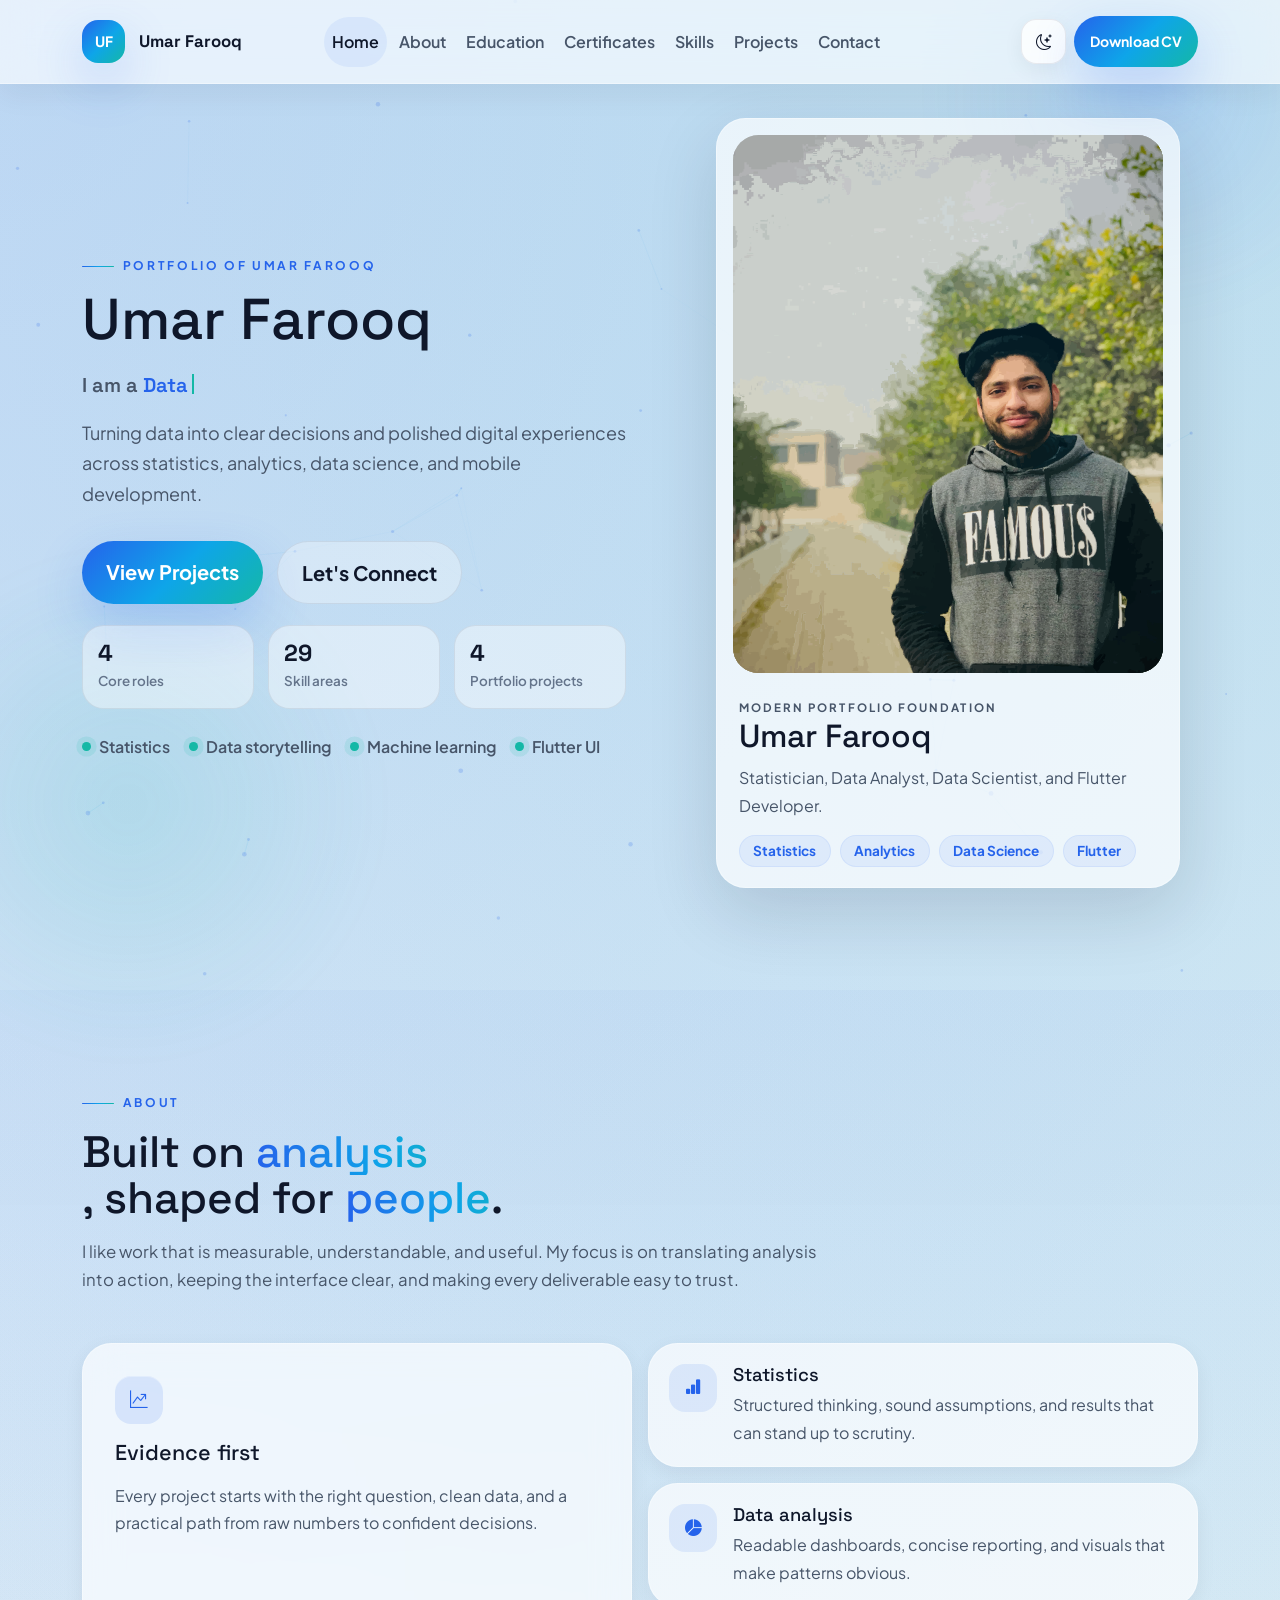
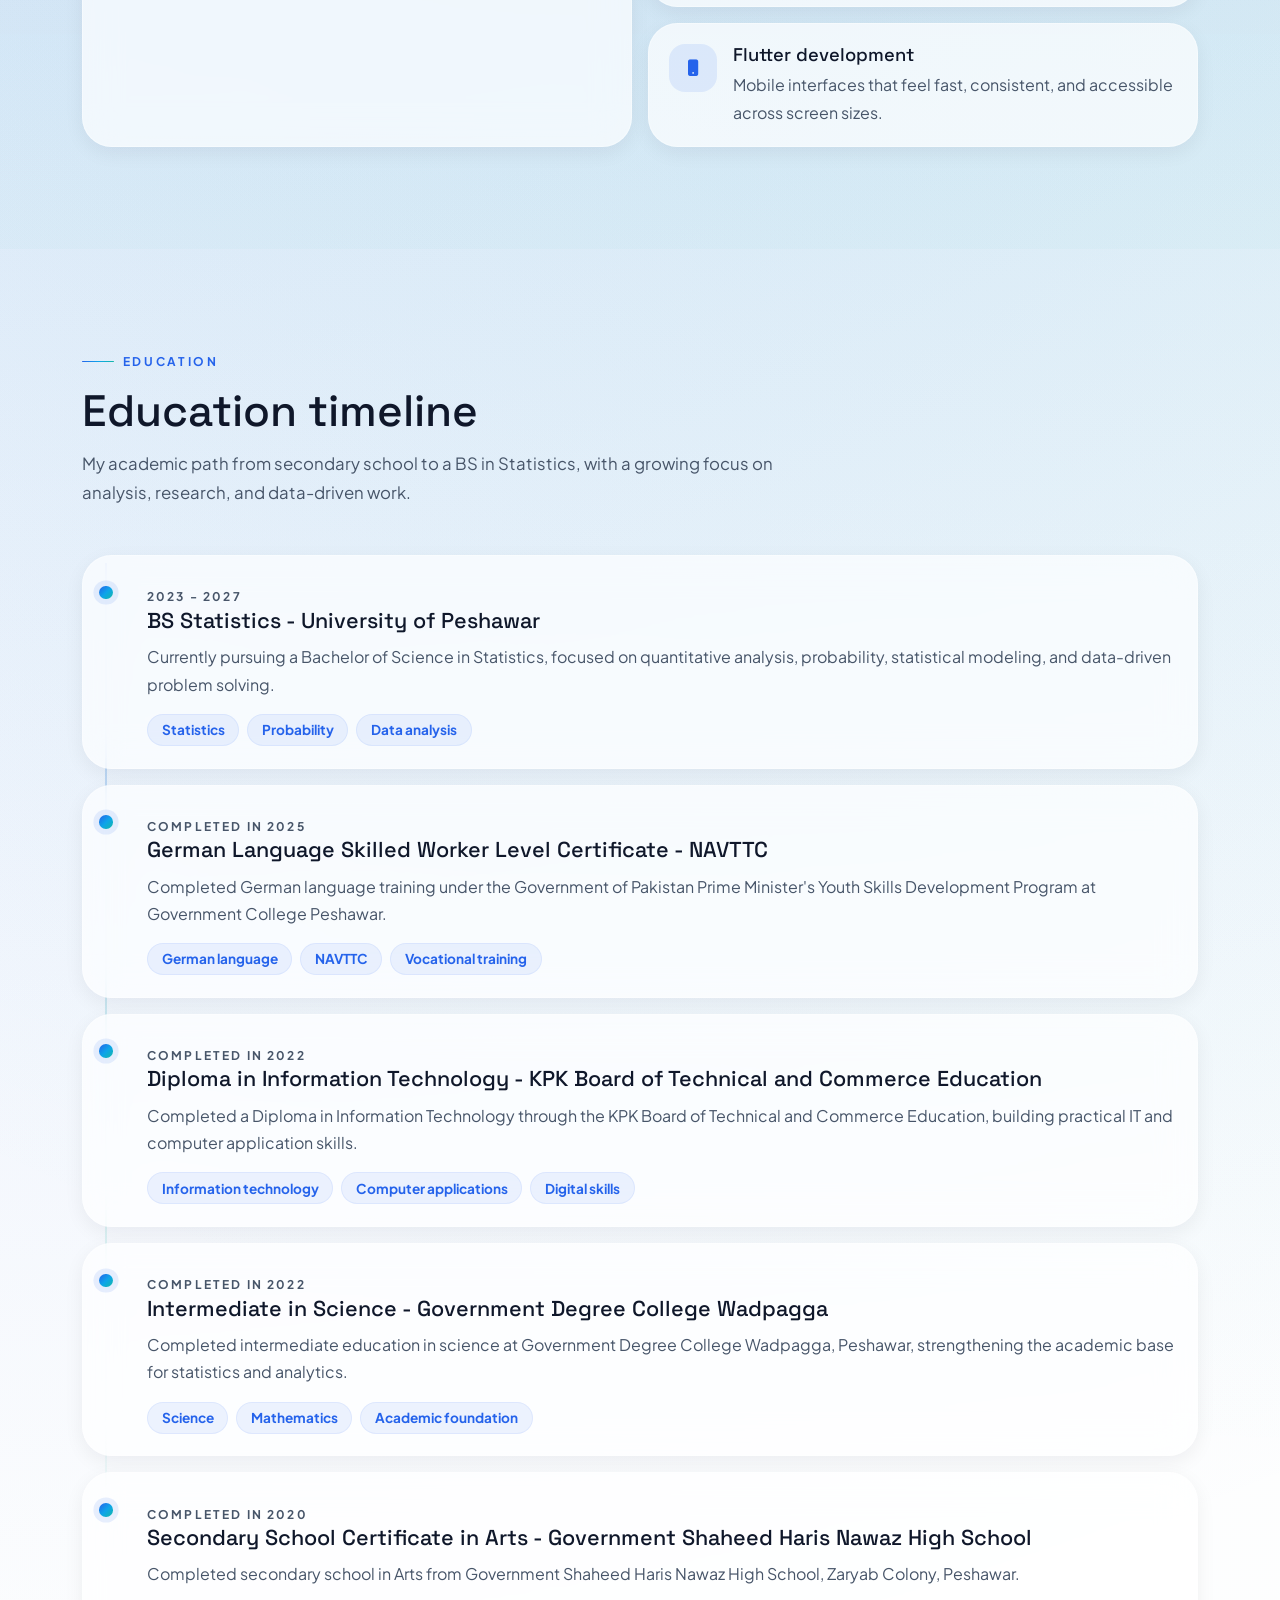
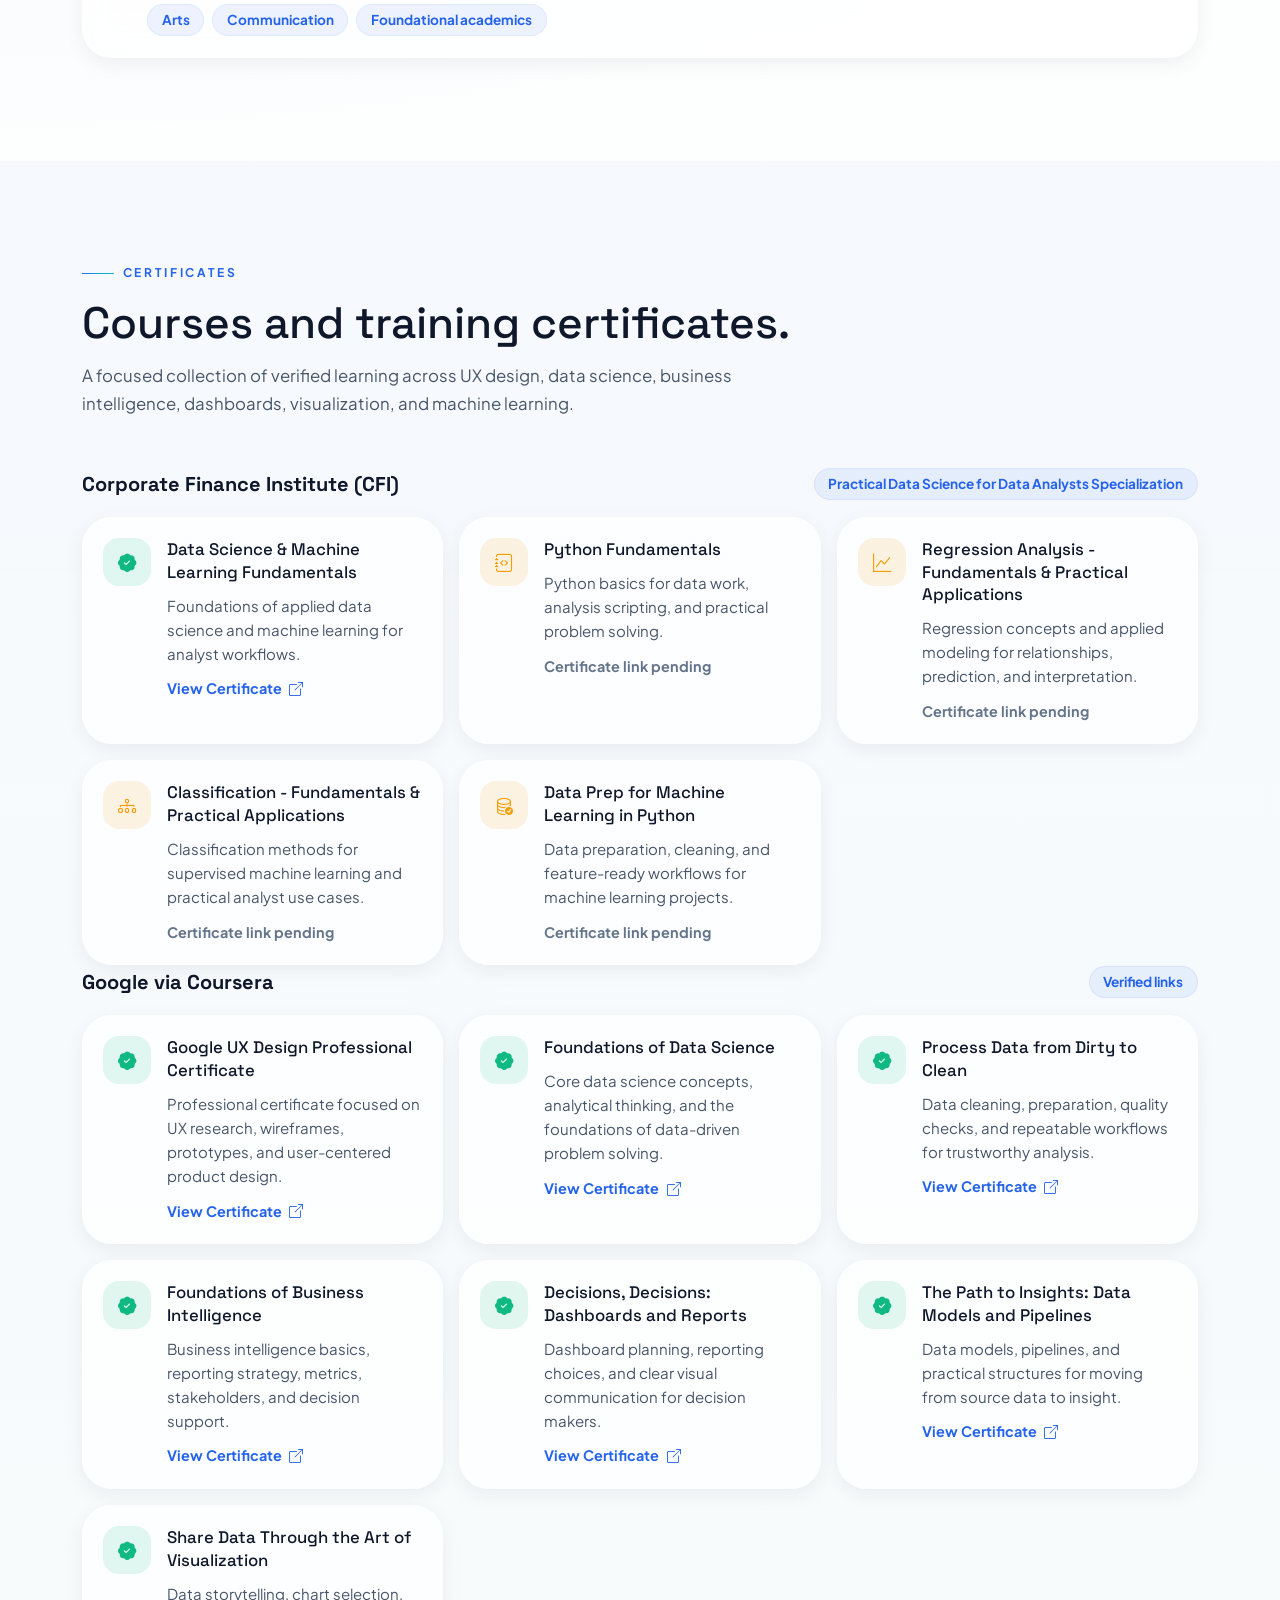
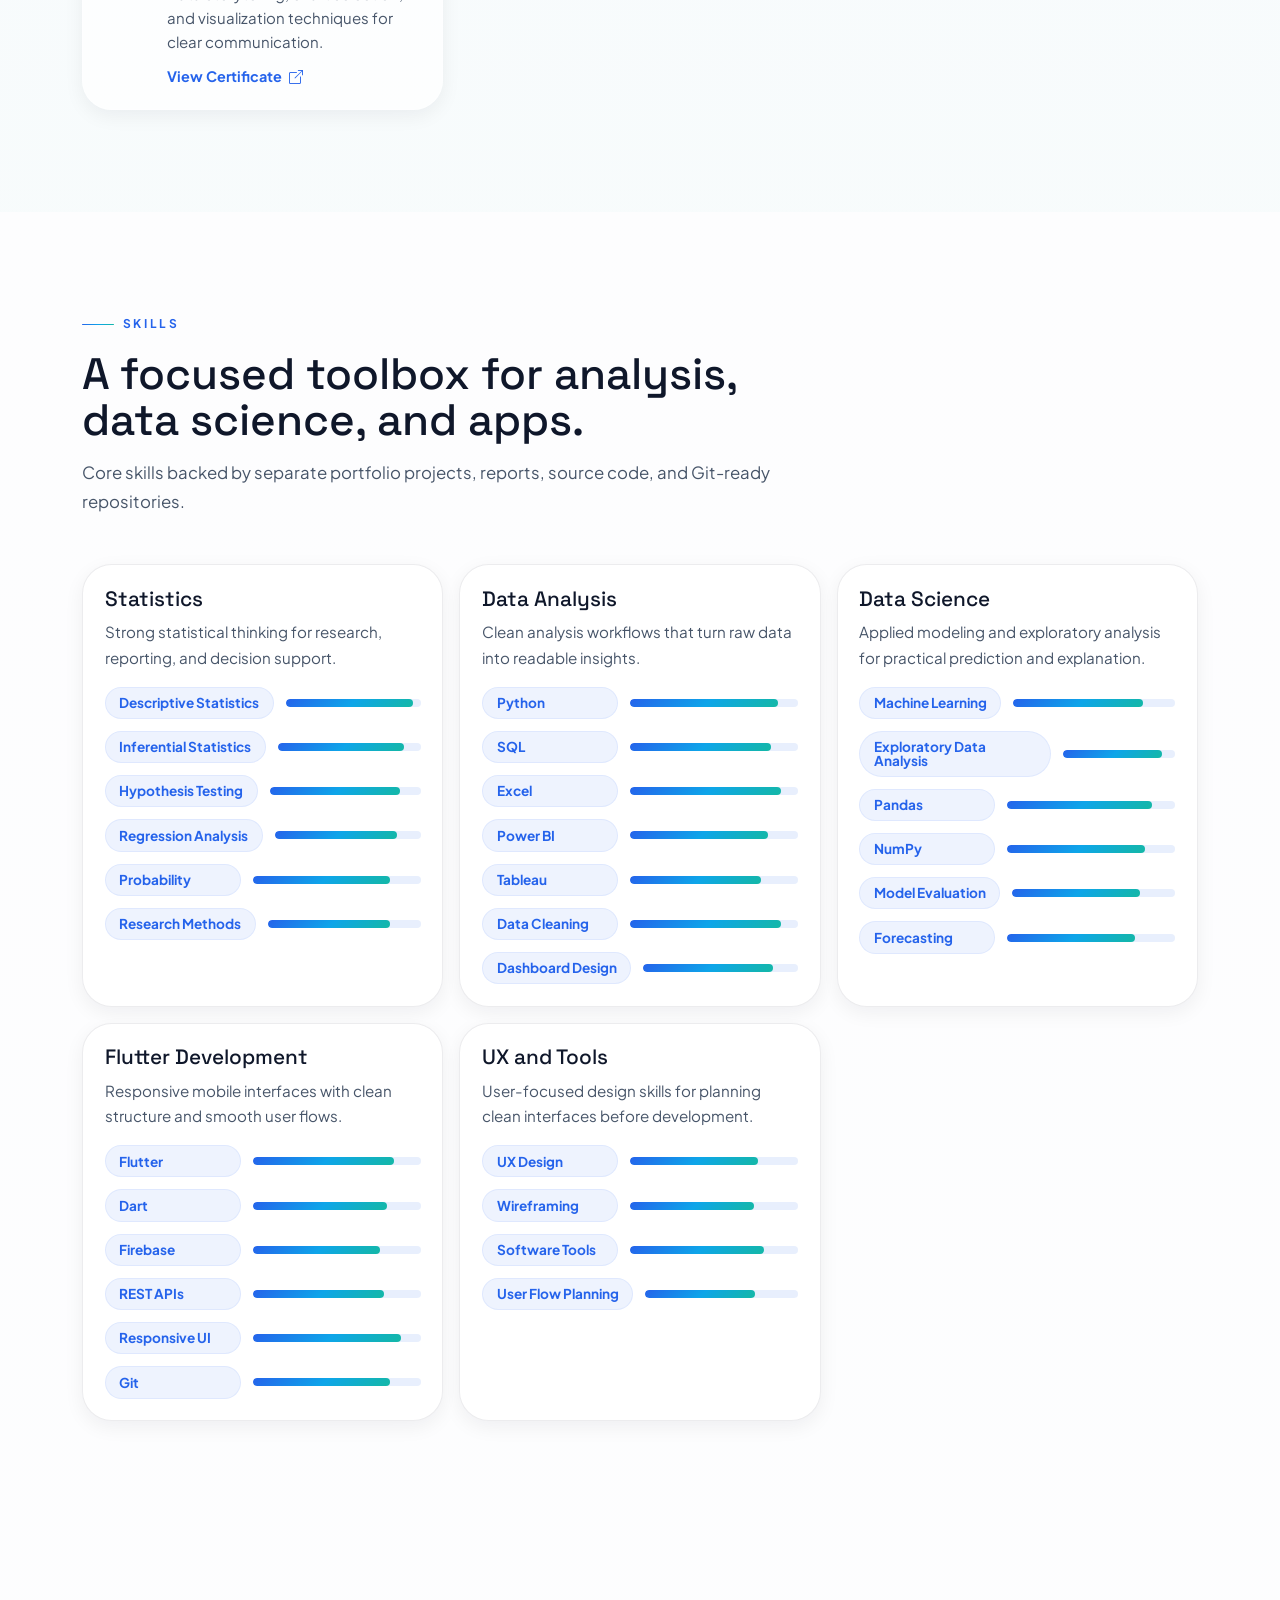
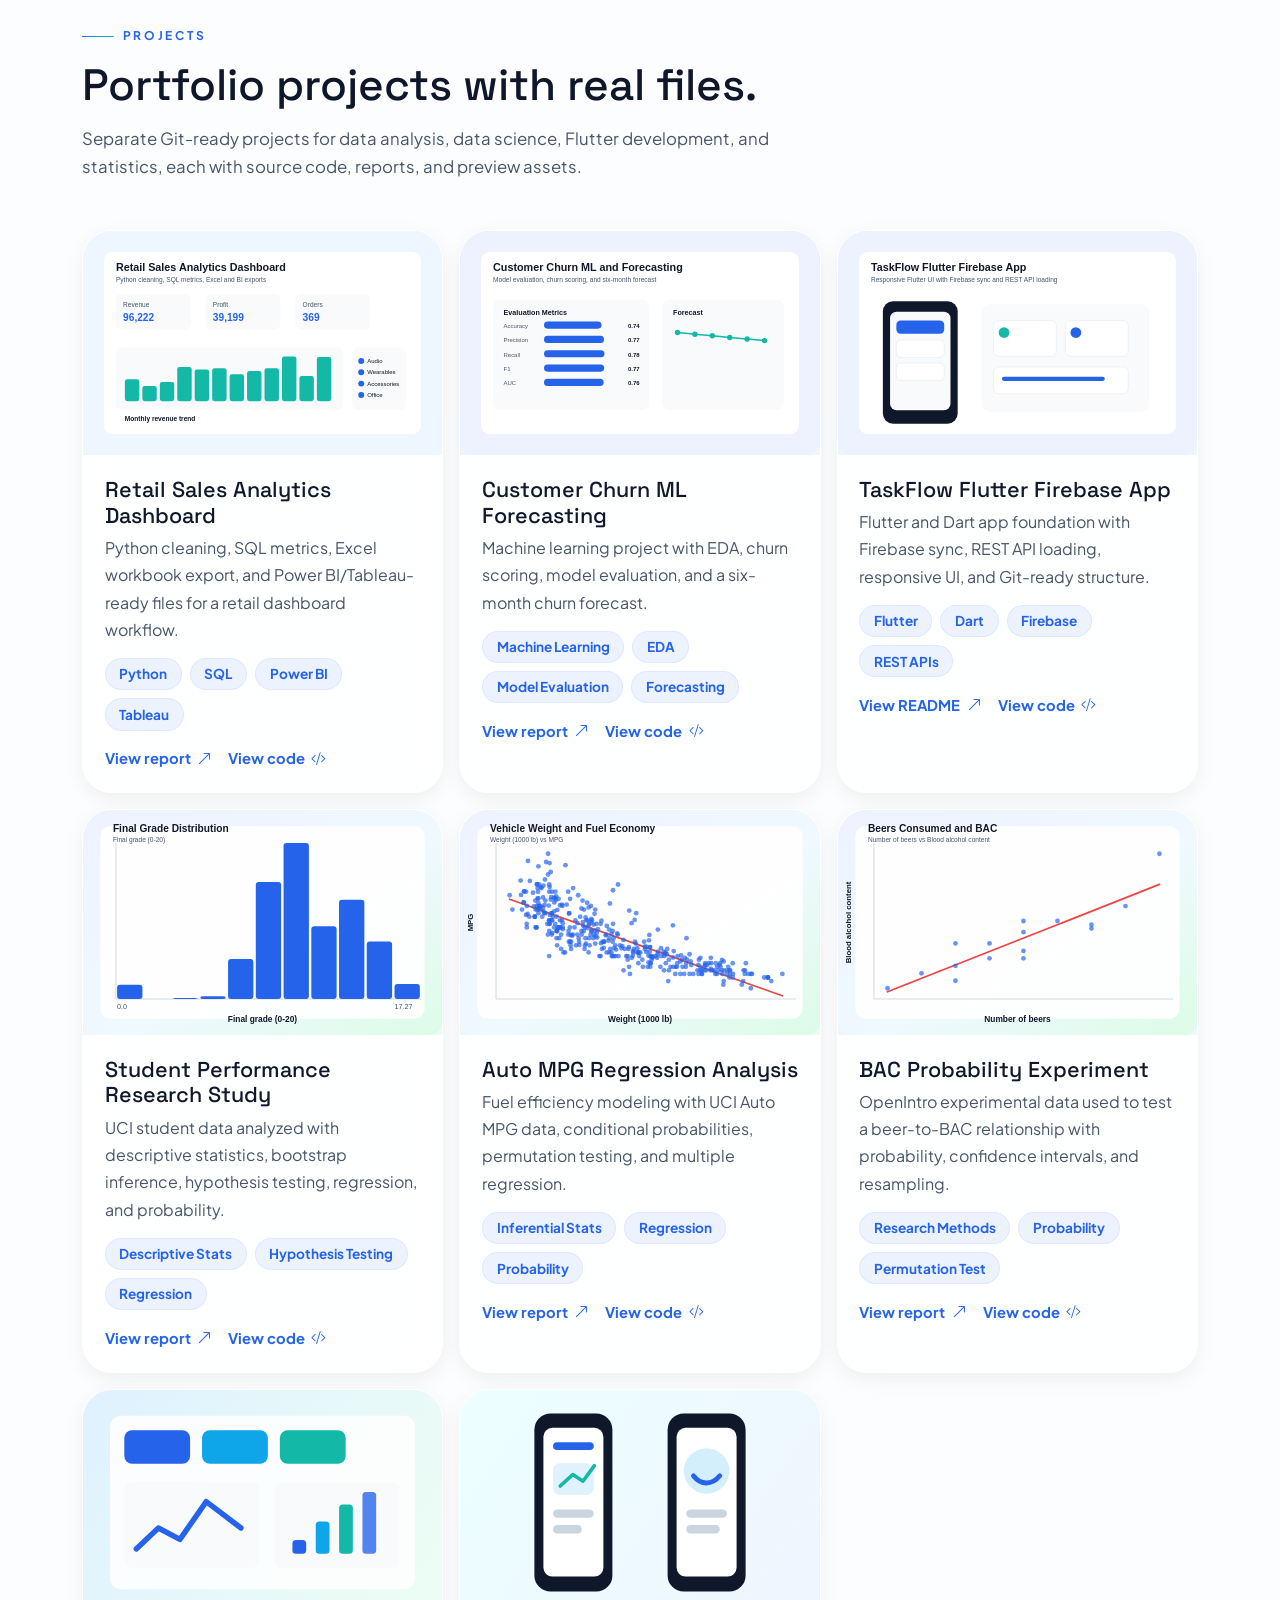
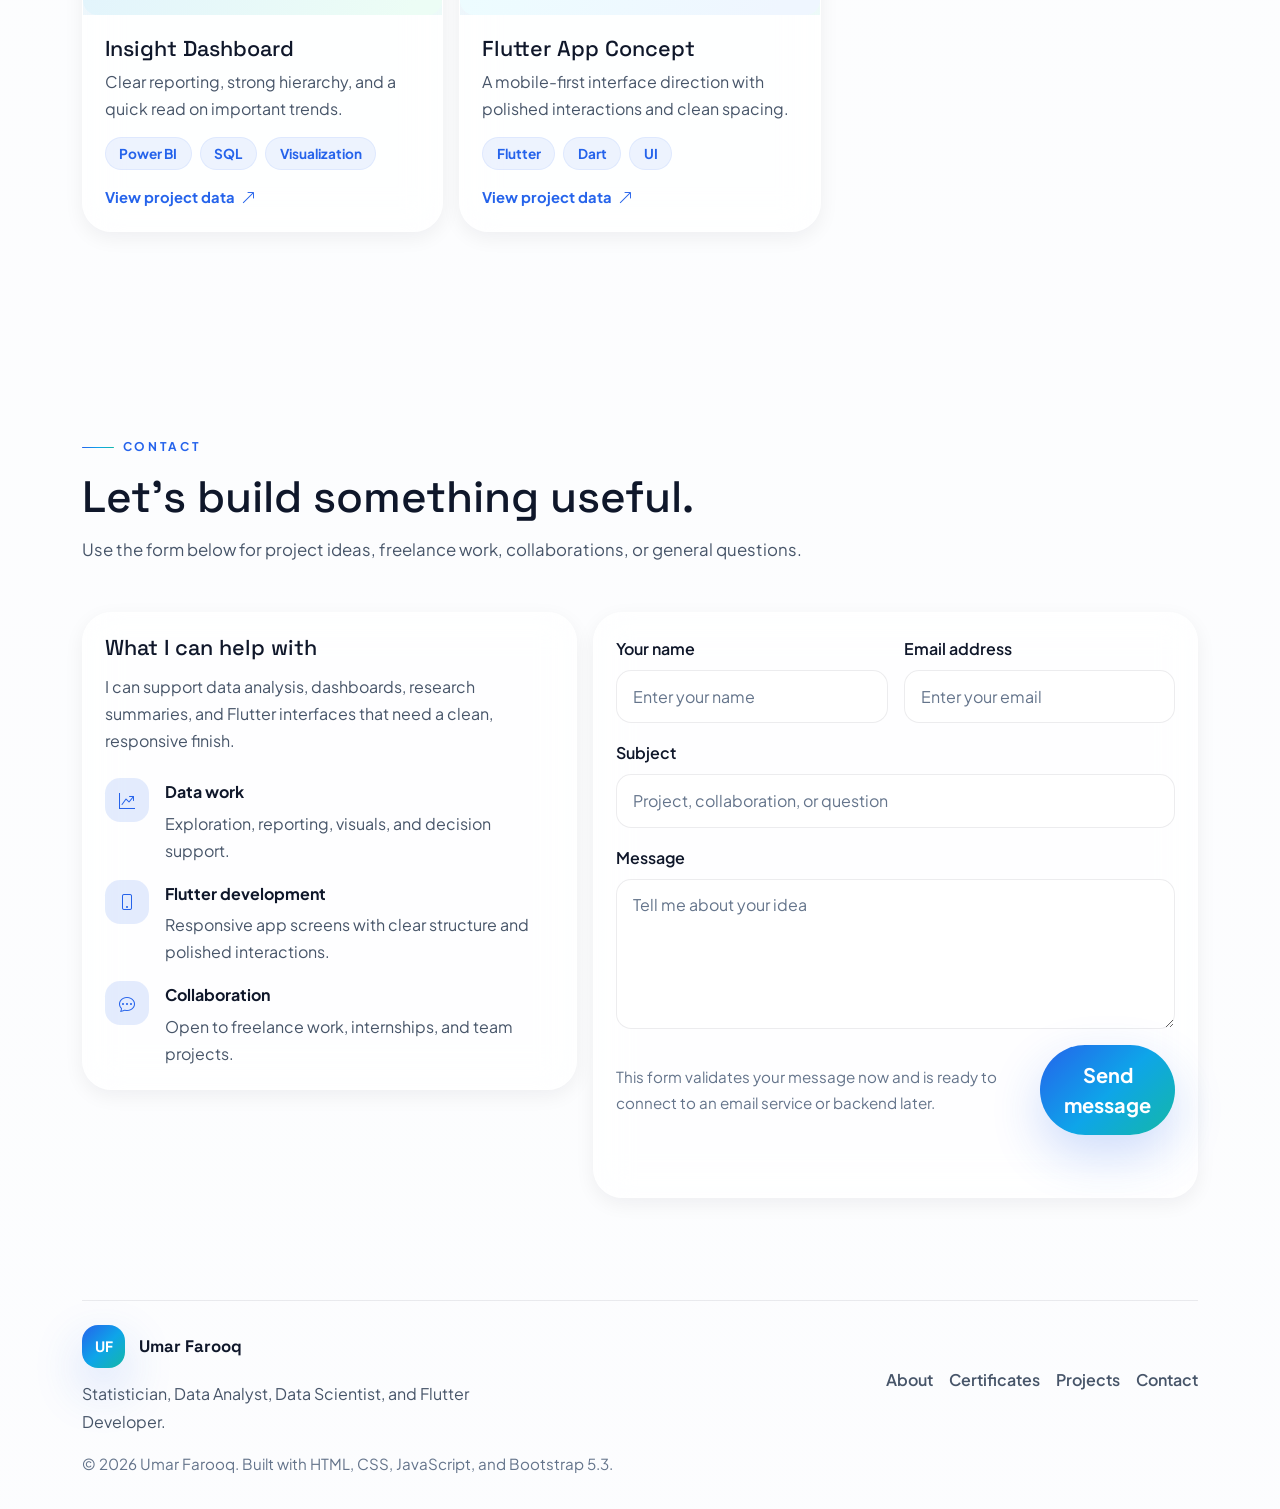
==== index.html @ 9401dfe7 "Publish portfolio site" ====
<!DOCTYPE html>
<html lang="en" data-theme="light">
<head>
  <meta charset="UTF-8">
  <meta http-equiv="X-UA-Compatible" content="IE=edge">
  <meta name="viewport" content="width=device-width, initial-scale=1.0">
  <title>Umar Farooq | Statistician | Data Analyst | Data Scientist | Flutter Developer</title>
  <meta name="description" content="Portfolio of Umar Farooq, a statistician, data analyst, data scientist, and Flutter developer focused on clean insights and polished digital experiences.">
  <meta name="keywords" content="Umar Farooq, statistician, data analyst, data scientist, Flutter developer, Python, SQL, Power BI, statistics, machine learning, mobile apps">
  <meta name="author" content="Umar Farooq">
  <meta name="application-name" content="Umar Farooq Portfolio">
  <meta name="apple-mobile-web-app-title" content="Umar Farooq">
  <meta name="apple-mobile-web-app-capable" content="yes">
  <meta name="apple-mobile-web-app-status-bar-style" content="default">
  <meta name="robots" content="index,follow">
  <meta name="theme-color" content="#2563eb">
  <meta name="color-scheme" content="light dark">
  <meta property="og:type" content="website">
  <meta property="og:title" content="Umar Farooq | Portfolio">
  <meta property="og:description" content="Statistician, Data Analyst, Data Scientist, and Flutter Developer portfolio.">
  <meta property="og:image" content="assets/images/profile/profile.svg">
  <meta property="og:image:alt" content="Portrait of Umar Farooq">
  <meta property="og:url" content="https://umarfarooq.example.com/">
  <meta name="twitter:card" content="summary_large_image">
  <meta name="twitter:title" content="Umar Farooq | Portfolio">
  <meta name="twitter:description" content="Statistician, Data Analyst, Data Scientist, and Flutter Developer portfolio.">
  <meta name="twitter:image" content="assets/images/profile/profile.svg">
  <link rel="canonical" href="https://umarfarooq.example.com/">
  <link rel="manifest" href="manifest.json">
  <link rel="apple-touch-icon" href="assets/images/icons/icon.svg">
  <link rel="icon" type="image/svg+xml" href="data:image/svg+xml,%3Csvg xmlns='http://www.w3.org/2000/svg' viewBox='0 0 64 64'%3E%3Cdefs%3E%3ClinearGradient id='g' x1='0' y1='0' x2='1' y2='1'%3E%3Cstop offset='0%25' stop-color='%232563eb'/%3E%3Cstop offset='100%25' stop-color='%2306b6d4'/%3E%3C/linearGradient%3E%3C/defs%3E%3Crect width='64' height='64' rx='18' fill='url(%23g)'/%3E%3Ctext x='50%25' y='57%25' text-anchor='middle' font-family='Arial, sans-serif' font-size='30' font-weight='700' fill='%23fff'%3EUF%3C/text%3E%3C/svg%3E">
  <script>
    (function () {
      document.documentElement.classList.add("js");

      try {
        var storedTheme = localStorage.getItem("umar-portfolio-theme");
        var systemTheme = window.matchMedia && window.matchMedia("(prefers-color-scheme: dark)").matches ? "dark" : "light";
        document.documentElement.setAttribute("data-theme", storedTheme || systemTheme);
      } catch (error) {
        document.documentElement.setAttribute("data-theme", "light");
      }
    })();
  </script>
  <link rel="preconnect" href="https://cdn.jsdelivr.net">
  <link rel="preconnect" href="https://fonts.googleapis.com">
  <link rel="preconnect" href="https://fonts.gstatic.com" crossorigin>
  <link rel="preload" as="image" href="assets/images/profile/profile.svg">
  <link href="https://fonts.googleapis.com/css2?family=Plus+Jakarta+Sans:wght@400;500;600;700;800&family=Space+Grotesk:wght@400;500;600;700&display=swap" rel="stylesheet">
  <link href="https://cdn.jsdelivr.net/npm/bootstrap@5.3.3/dist/css/bootstrap.min.css" rel="stylesheet">
  <link rel="stylesheet" href="https://cdn.jsdelivr.net/npm/bootstrap-icons@1.11.3/font/bootstrap-icons.min.css">
  <link rel="stylesheet" href="assets/css/variables.css">
  <link rel="stylesheet" href="assets/css/utilities.css">
  <link rel="stylesheet" href="assets/css/style.css">
  <link rel="stylesheet" href="assets/css/animations.css">
  <link rel="stylesheet" href="assets/css/responsive.css">
  <link rel="stylesheet" href="assets/css/dark-mode.css">
  <script type="application/ld+json">
    {
      "@context": "https://schema.org",
      "@graph": [
        {
          "@type": "Person",
          "name": "Umar Farooq",
          "jobTitle": "Statistician, Data Analyst, Data Scientist, and Flutter Developer",
          "description": "Portfolio of Umar Farooq focused on data, analytics, and mobile development.",
          "url": "https://umarfarooq.example.com/",
          "image": "assets/images/profile/profile.svg",
          "knowsAbout": [
            "Statistics",
            "Data Analysis",
            "Data Science",
            "Flutter Development",
            "Machine Learning",
            "Data Visualization"
          ]
        },
        {
          "@type": "WebSite",
          "name": "Umar Farooq Portfolio",
          "url": "https://umarfarooq.example.com/",
          "description": "Portfolio website for Umar Farooq."
        }
      ]
    }
  </script>
</head>
<body>
  <a class="skip-link" href="#main-content">Skip to content</a>
  <nav id="navbar" class="navbar navbar-expand-lg navbar-glass fixed-top py-3">
    <div class="container">
      <a class="navbar-brand" href="#home" aria-label="Umar Farooq home">
        <span class="brand-mark" aria-hidden="true">UF</span>
        <span>Umar Farooq</span>
      </a>
      <button class="navbar-toggler" type="button" data-bs-toggle="collapse" data-bs-target="#primaryNav" aria-controls="primaryNav" aria-expanded="false" aria-label="Toggle navigation">
        <i class="bi bi-list fs-4"></i>
      </button>
      <div class="collapse navbar-collapse" id="primaryNav">
        <ul class="navbar-nav mx-auto mb-3 mb-lg-0 align-items-lg-center gap-lg-1">
          <li class="nav-item">
            <a class="nav-link active" href="#home">Home</a>
          </li>
          <li class="nav-item">
            <a class="nav-link" href="#about">About</a>
          </li>
          <li class="nav-item">
            <a class="nav-link" href="#education">Education</a>
          </li>
          <li class="nav-item">
            <a class="nav-link" href="#certificates">Certificates</a>
          </li>
          <li class="nav-item">
            <a class="nav-link" href="#skills">Skills</a>
          </li>
          <li class="nav-item">
            <a class="nav-link" href="#projects">Projects</a>
          </li>
          <!-- Experience nav link: uncomment when experience content is ready.
          <li class="nav-item">
            <a class="nav-link" href="#experience">Experience</a>
          </li>
          -->
          <li class="nav-item">
            <a class="nav-link" href="#contact">Contact</a>
          </li>
        </ul>
        <div class="nav-actions d-flex flex-column flex-lg-row align-items-stretch align-items-lg-center gap-2">
          <button id="themeToggle" class="theme-toggle" type="button" data-theme-toggle aria-label="Toggle dark mode" aria-pressed="false" title="Toggle dark mode">
            <i class="bi bi-moon-stars"></i>
          </button>
          <a class="btn btn-primary-gradient btn-sm px-3" href="assets/documents/Umar_Farooq_CV.pdf" download>Download CV</a>
        </div>
      </div>
    </div>
  </nav>
  <main id="main-content">
    <section class="hero-section section" id="home">
      <canvas id="particleCanvas" class="particle-canvas" aria-hidden="true"></canvas>
      <div class="container">
        <div class="hero-grid">
          <div class="hero-copy" data-reveal>
            <p class="section-kicker">Portfolio of Umar Farooq</p>
            <h1 class="hero-title">Umar Farooq</h1>
            <p class="hero-role">I am a <span data-typewriter data-roles="Statistician|Data Analyst|Data Scientist|Flutter Developer">Statistician</span></p>
            <p class="hero-lead">Turning data into clear decisions and polished digital experiences across statistics, analytics, data science, and mobile development.</p>
            <div class="hero-actions">
              <a class="btn btn-primary-gradient btn-lg" href="#projects">View Projects</a>
              <a class="btn btn-outline-ghost btn-lg" href="#contact">Let&apos;s Connect</a>
            </div>
            <div class="hero-stats" aria-label="Portfolio highlights">
              <div class="hero-stat">
                <strong data-counter data-live-stat="roles" data-target="4">0</strong>
                <span>Core roles</span>
              </div>
              <div class="hero-stat">
                <strong data-counter data-live-stat="skills" data-target="24">0</strong>
                <span>Skill areas</span>
              </div>
              <div class="hero-stat">
                <strong data-counter data-live-stat="projects" data-target="8">0</strong>
                <span>Portfolio projects</span>
              </div>
            </div>
            <ul class="hero-highlights" role="list">
              <li><span class="highlight-dot" aria-hidden="true"></span>Statistics</li>
              <li><span class="highlight-dot" aria-hidden="true"></span>Data storytelling</li>
              <li><span class="highlight-dot" aria-hidden="true"></span>Machine learning</li>
              <li><span class="highlight-dot" aria-hidden="true"></span>Flutter UI</li>
            </ul>
          </div>
          <div class="hero-visual" data-reveal>
            <div class="hero-card glass-card">
              <div class="hero-card__image">
                <img src="assets/images/profile/profile.svg" width="800" height="1000" alt="Professional profile visual for Umar Farooq" loading="eager" fetchpriority="high" decoding="async">
              </div>
              <div class="hero-card__body">
                <p class="hero-card__eyebrow">Modern portfolio foundation</p>
                <h2>Umar Farooq</h2>
                <p>Statistician, Data Analyst, Data Scientist, and Flutter Developer.</p>
                <div class="hero-meta" aria-label="Core disciplines">
                  <span class="badge-soft">Statistics</span>
                  <span class="badge-soft">Analytics</span>
                  <span class="badge-soft">Data Science</span>
                  <span class="badge-soft">Flutter</span>
                </div>
              </div>
            </div>
          </div>
        </div>
      </div>
    </section>

    <section class="section section--alt" id="about">
      <div class="container">
        <div class="section-heading" data-reveal>
          <p class="section-kicker">About</p>
          <h2 class="section-title about-live-title">Built on <span class="live-word">analysis</span>, shaped for <span class="live-word live-word--accent">people</span>.</h2>
          <p class="section-subtitle">I like work that is measurable, understandable, and useful. My focus is on translating analysis into action, keeping the interface clear, and making every deliverable easy to trust.</p>
        </div>
        <div class="about-grid">
          <article class="about-card glass-card" data-reveal>
            <div class="stack">
              <div class="icon-badge"><i class="bi bi-graph-up-arrow"></i></div>
              <h3>Evidence first</h3>
              <p>Every project starts with the right question, clean data, and a practical path from raw numbers to confident decisions.</p>
            </div>
          </article>
          <div class="about-card about-card--stack" data-reveal>
            <article class="quality-item glass-card">
              <div class="quality-icon"><i class="bi bi-bar-chart-fill"></i></div>
              <div>
                <h3>Statistics</h3>
                <p>Structured thinking, sound assumptions, and results that can stand up to scrutiny.</p>
              </div>
            </article>
            <article class="quality-item glass-card">
              <div class="quality-icon"><i class="bi bi-pie-chart-fill"></i></div>
              <div>
                <h3>Data analysis</h3>
                <p>Readable dashboards, concise reporting, and visuals that make patterns obvious.</p>
              </div>
            </article>
            <article class="quality-item glass-card">
              <div class="quality-icon"><i class="bi bi-phone-fill"></i></div>
              <div>
                <h3>Flutter development</h3>
                <p>Mobile interfaces that feel fast, consistent, and accessible across screen sizes.</p>
              </div>
            </article>
          </div>
        </div>
      </div>
    </section>

    <section class="section" id="education">
      <div class="container">
        <div class="section-heading" data-reveal>
          <p class="section-kicker">Education</p>
          <h2 class="section-title">Education timeline</h2>
          <p class="section-subtitle">My academic path from secondary school to a BS in Statistics, with a growing focus on analysis, research, and data-driven work.</p>
        </div>
        <div class="timeline">
          <article class="timeline-item glass-card" data-reveal>
            <p class="timeline-date">2023 - 2027</p>
            <h3>BS Statistics - University of Peshawar</h3>
            <p>Currently pursuing a Bachelor of Science in Statistics, focused on quantitative analysis, probability, statistical modeling, and data-driven problem solving.</p>
            <div class="timeline-meta">
              <span class="badge-soft">Statistics</span>
              <span class="badge-soft">Probability</span>
              <span class="badge-soft">Data analysis</span>
            </div>
          </article>
          <article class="timeline-item glass-card" data-reveal>
            <p class="timeline-date">Completed in 2025</p>
            <h3>German Language Skilled Worker Level Certificate - NAVTTC</h3>
            <p>Completed German language training under the Government of Pakistan Prime Minister&apos;s Youth Skills Development Program at Government College Peshawar.</p>
            <div class="timeline-meta">
              <span class="badge-soft">German language</span>
              <span class="badge-soft">NAVTTC</span>
              <span class="badge-soft">Vocational training</span>
            </div>
          </article>
          <article class="timeline-item glass-card" data-reveal>
            <p class="timeline-date">Completed in 2022</p>
            <h3>Diploma in Information Technology - KPK Board of Technical and Commerce Education</h3>
            <p>Completed a Diploma in Information Technology through the KPK Board of Technical and Commerce Education, building practical IT and computer application skills.</p>
            <div class="timeline-meta">
              <span class="badge-soft">Information technology</span>
              <span class="badge-soft">Computer applications</span>
              <span class="badge-soft">Digital skills</span>
            </div>
          </article>
          <article class="timeline-item glass-card" data-reveal>
            <p class="timeline-date">Completed in 2022</p>
            <h3>Intermediate in Science - Government Degree College Wadpagga</h3>
            <p>Completed intermediate education in science at Government Degree College Wadpagga, Peshawar, strengthening the academic base for statistics and analytics.</p>
            <div class="timeline-meta">
              <span class="badge-soft">Science</span>
              <span class="badge-soft">Mathematics</span>
              <span class="badge-soft">Academic foundation</span>
            </div>
          </article>
          <article class="timeline-item glass-card" data-reveal>
            <p class="timeline-date">Completed in 2020</p>
            <h3>Secondary School Certificate in Arts - Government Shaheed Haris Nawaz High School</h3>
            <p>Completed secondary school in Arts from Government Shaheed Haris Nawaz High School, Zaryab Colony, Peshawar.</p>
            <div class="timeline-meta">
              <span class="badge-soft">Arts</span>
              <span class="badge-soft">Communication</span>
              <span class="badge-soft">Foundational academics</span>
            </div>
          </article>
        </div>
      </div>
    </section>

    <section class="section section--alt" id="certificates">
      <div class="container">
        <div class="section-heading" data-reveal>
          <p class="section-kicker">Certificates</p>
          <h2 class="section-title">Courses and training certificates.</h2>
          <p class="section-subtitle">A focused collection of verified learning across UX design, data science, business intelligence, dashboards, visualization, and machine learning.</p>
        </div>

              <div class="certificate-group certificate-group--spaced" data-reveal>
          <div class="certificate-group__header">
            <span class="certificate-issuer">Corporate Finance Institute (CFI)</span>
            <span class="badge-soft">Practical Data Science for Data Analysts Specialization</span>
          </div>
          <div class="certificates-grid">
            <article class="certificate-card glass-card">
              <div class="certificate-icon" aria-hidden="true"><i class="bi bi-patch-check-fill"></i></div>
              <div class="certificate-body">
                <h3>Data Science &amp; Machine Learning Fundamentals</h3>
                <p>Foundations of applied data science and machine learning for analyst workflows.</p>
                <a class="certificate-link" href="https://coursera.org/share/a90974e01543088b5a71c4397809d3c5" target="_blank" rel="noopener noreferrer">View Certificate <i class="bi bi-box-arrow-up-right" aria-hidden="true"></i></a>
              </div>
            </article>
            <article class="certificate-card glass-card">
              <div class="certificate-icon certificate-icon--pending" aria-hidden="true"><i class="bi bi-journal-code"></i></div>
              <div class="certificate-body">
                <h3>Python Fundamentals</h3>
                <p>Python basics for data work, analysis scripting, and practical problem solving.</p>
                <span class="certificate-status">Certificate link pending</span>
              </div>
            </article>
            <article class="certificate-card glass-card">
              <div class="certificate-icon certificate-icon--pending" aria-hidden="true"><i class="bi bi-graph-up"></i></div>
              <div class="certificate-body">
                <h3>Regression Analysis - Fundamentals &amp; Practical Applications</h3>
                <p>Regression concepts and applied modeling for relationships, prediction, and interpretation.</p>
                <span class="certificate-status">Certificate link pending</span>
              </div>
            </article>
            <article class="certificate-card glass-card">
              <div class="certificate-icon certificate-icon--pending" aria-hidden="true"><i class="bi bi-diagram-3"></i></div>
              <div class="certificate-body">
                <h3>Classification - Fundamentals &amp; Practical Applications</h3>
                <p>Classification methods for supervised machine learning and practical analyst use cases.</p>
                <span class="certificate-status">Certificate link pending</span>
              </div>
            </article>
            <article class="certificate-card glass-card">
              <div class="certificate-icon certificate-icon--pending" aria-hidden="true"><i class="bi bi-database-check"></i></div>
              <div class="certificate-body">
                <h3>Data Prep for Machine Learning in Python</h3>
                <p>Data preparation, cleaning, and feature-ready workflows for machine learning projects.</p>
                <span class="certificate-status">Certificate link pending</span>
              </div>
            </article>
          </div>
        </div>
        
        <div class="certificate-group" data-reveal>
          <div class="certificate-group__header">
            <span class="certificate-issuer">Google via Coursera</span>
            <span class="badge-soft">Verified links</span>
          </div>
          <div class="certificates-grid">
            <article class="certificate-card glass-card">
              <div class="certificate-icon" aria-hidden="true"><i class="bi bi-patch-check-fill"></i></div>
              <div class="certificate-body">
                <h3>Google UX Design Professional Certificate</h3>
                <p>Professional certificate focused on UX research, wireframes, prototypes, and user-centered product design.</p>
                <a class="certificate-link" href="https://coursera.org/share/4b0d20f43c8c984cbf0cc6bd763a3be4" target="_blank" rel="noopener noreferrer">View Certificate <i class="bi bi-box-arrow-up-right" aria-hidden="true"></i></a>
              </div>
            </article>
            <article class="certificate-card glass-card">
              <div class="certificate-icon" aria-hidden="true"><i class="bi bi-patch-check-fill"></i></div>
              <div class="certificate-body">
                <h3>Foundations of Data Science</h3>
                <p>Core data science concepts, analytical thinking, and the foundations of data-driven problem solving.</p>
                <a class="certificate-link" href="https://coursera.org/share/e933c2cc4262df53ee94de65f6eb384a" target="_blank" rel="noopener noreferrer">View Certificate <i class="bi bi-box-arrow-up-right" aria-hidden="true"></i></a>
              </div>
            </article>
            <article class="certificate-card glass-card">
              <div class="certificate-icon" aria-hidden="true"><i class="bi bi-patch-check-fill"></i></div>
              <div class="certificate-body">
                <h3>Process Data from Dirty to Clean</h3>
                <p>Data cleaning, preparation, quality checks, and repeatable workflows for trustworthy analysis.</p>
                <a class="certificate-link" href="https://coursera.org/share/1f0cd92779092230b143b8c67a14d85e" target="_blank" rel="noopener noreferrer">View Certificate <i class="bi bi-box-arrow-up-right" aria-hidden="true"></i></a>
              </div>
            </article>
            <article class="certificate-card glass-card">
              <div class="certificate-icon" aria-hidden="true"><i class="bi bi-patch-check-fill"></i></div>
              <div class="certificate-body">
                <h3>Foundations of Business Intelligence</h3>
                <p>Business intelligence basics, reporting strategy, metrics, stakeholders, and decision support.</p>
                <a class="certificate-link" href="https://coursera.org/share/d16439e5d2a3183bb6af436964d395ca" target="_blank" rel="noopener noreferrer">View Certificate <i class="bi bi-box-arrow-up-right" aria-hidden="true"></i></a>
              </div>
            </article>
            <article class="certificate-card glass-card">
              <div class="certificate-icon" aria-hidden="true"><i class="bi bi-patch-check-fill"></i></div>
              <div class="certificate-body">
                <h3>Decisions, Decisions: Dashboards and Reports</h3>
                <p>Dashboard planning, reporting choices, and clear visual communication for decision makers.</p>
                <a class="certificate-link" href="https://coursera.org/share/151f0ae3f7c9728fd70f4f1031e815b3" target="_blank" rel="noopener noreferrer">View Certificate <i class="bi bi-box-arrow-up-right" aria-hidden="true"></i></a>
              </div>
            </article>
            <article class="certificate-card glass-card">
              <div class="certificate-icon" aria-hidden="true"><i class="bi bi-patch-check-fill"></i></div>
              <div class="certificate-body">
                <h3>The Path to Insights: Data Models and Pipelines</h3>
                <p>Data models, pipelines, and practical structures for moving from source data to insight.</p>
                <a class="certificate-link" href="https://coursera.org/share/9c1a256811dc3099f3509b0cc1a394aa" target="_blank" rel="noopener noreferrer">View Certificate <i class="bi bi-box-arrow-up-right" aria-hidden="true"></i></a>
              </div>
            </article>
            <article class="certificate-card glass-card">
              <div class="certificate-icon" aria-hidden="true"><i class="bi bi-patch-check-fill"></i></div>
              <div class="certificate-body">
                <h3>Share Data Through the Art of Visualization</h3>
                <p>Data storytelling, chart selection, and visualization techniques for clear communication.</p>
                <a class="certificate-link" href="https://coursera.org/share/bfd79ef08e18a82b7797074cc4e042f0" target="_blank" rel="noopener noreferrer">View Certificate <i class="bi bi-box-arrow-up-right" aria-hidden="true"></i></a>
              </div>
            </article>
          </div>
        </div>

  
      </div>
    </section>

    <section class="section" id="skills">
      <div class="container">
        <div class="section-heading" data-reveal>
          <p class="section-kicker">Skills</p>
          <h2 class="section-title">A focused toolbox for analysis, data science, and apps.</h2>
          <p class="section-subtitle">Core skills backed by separate portfolio projects, reports, source code, and Git-ready repositories.</p>
        </div>
        <div class="skills-grid" data-skills-grid>
          <article class="skill-card soft-card" data-reveal>
            <h3>Data Analysis</h3>
            <ul class="skill-tags" aria-label="Data analysis tools">
              <li class="badge-soft">Python</li>
              <li class="badge-soft">SQL</li>
              <li class="badge-soft">Excel</li>
              <li class="badge-soft">Power BI</li>
              <li class="badge-soft">Tableau</li>
              <li class="badge-soft">Data Cleaning</li>
              <li class="badge-soft">Dashboard Design</li>
            </ul>
          </article>
          <article class="skill-card soft-card" data-reveal>
            <h3>Data Science</h3>
            <ul class="skill-tags" aria-label="Data science tools">
              <li class="badge-soft">Machine Learning</li>
              <li class="badge-soft">Exploratory Data Analysis</li>
              <li class="badge-soft">Pandas</li>
              <li class="badge-soft">NumPy</li>
              <li class="badge-soft">Model Evaluation</li>
              <li class="badge-soft">Forecasting</li>
            </ul>
          </article>
          <article class="skill-card soft-card" data-reveal>
            <h3>Flutter Development</h3>
            <ul class="skill-tags" aria-label="Flutter development tools">
              <li class="badge-soft">Flutter</li>
              <li class="badge-soft">Dart</li>
              <li class="badge-soft">Firebase</li>
              <li class="badge-soft">REST APIs</li>
              <li class="badge-soft">Responsive UI</li>
              <li class="badge-soft">Git</li>
            </ul>
          </article>
        </div>
      </div>
    </section>

    <section class="section" id="projects">
      <div class="container">
        <div class="section-heading" data-reveal>
          <p class="section-kicker">Projects</p>
          <h2 class="section-title">Portfolio projects with real files.</h2>
          <p class="section-subtitle">Separate Git-ready projects for data analysis, data science, Flutter development, and statistics, each with source code, reports, and preview assets.</p>
        </div>
        <div class="projects-grid">
          <article class="project-card glass-card" data-reveal>
            <div class="project-media">
              <img src="github_projects/data-analysis-retail-dashboard/assets/retail_dashboard_preview.svg" width="1200" height="750" alt="Retail sales analytics dashboard preview" loading="lazy" decoding="async">
            </div>
            <div class="project-body">
              <div class="project-head">
                <h3>Retail Sales Analytics Dashboard</h3>
                <p>Python cleaning, SQL metrics, Excel workbook export, and Power BI/Tableau-ready files for a retail dashboard workflow.</p>
              </div>
              <div class="project-tags">
                <span class="badge-soft">Python</span>
                <span class="badge-soft">SQL</span>
                <span class="badge-soft">Power BI</span>
                <span class="badge-soft">Tableau</span>
              </div>
              <div class="project-actions">
                <a class="project-link" href="github_projects/data-analysis-retail-dashboard/output/report.md">View report <i class="bi bi-arrow-up-right" aria-hidden="true"></i></a>
                <a class="project-link" href="github_projects/data-analysis-retail-dashboard/src/retail_dashboard_pipeline.py">View code <i class="bi bi-code-slash" aria-hidden="true"></i></a>
              </div>
            </div>
          </article>
          <article class="project-card glass-card" data-reveal>
            <div class="project-media">
              <img src="github_projects/data-science-churn-forecasting/assets/churn_forecasting_preview.svg" width="1200" height="750" alt="Customer churn machine learning and forecasting preview" loading="lazy" decoding="async">
            </div>
            <div class="project-body">
              <div class="project-head">
                <h3>Customer Churn ML Forecasting</h3>
                <p>Machine learning project with EDA, churn scoring, model evaluation, and a six-month churn forecast.</p>
              </div>
              <div class="project-tags">
                <span class="badge-soft">Machine Learning</span>
                <span class="badge-soft">EDA</span>
                <span class="badge-soft">Model Evaluation</span>
                <span class="badge-soft">Forecasting</span>
              </div>
              <div class="project-actions">
                <a class="project-link" href="github_projects/data-science-churn-forecasting/output/model_evaluation.md">View report <i class="bi bi-arrow-up-right" aria-hidden="true"></i></a>
                <a class="project-link" href="github_projects/data-science-churn-forecasting/src/churn_modeling_forecasting.py">View code <i class="bi bi-code-slash" aria-hidden="true"></i></a>
              </div>
            </div>
          </article>
          <article class="project-card glass-card" data-reveal>
            <div class="project-media">
              <img src="github_projects/flutter-firebase-taskflow/assets/taskflow_preview.svg" width="1200" height="750" alt="TaskFlow Flutter Firebase app preview" loading="lazy" decoding="async">
            </div>
            <div class="project-body">
              <div class="project-head">
                <h3>TaskFlow Flutter Firebase App</h3>
                <p>Flutter and Dart app foundation with Firebase sync, REST API loading, responsive UI, and Git-ready structure.</p>
              </div>
              <div class="project-tags">
                <span class="badge-soft">Flutter</span>
                <span class="badge-soft">Dart</span>
                <span class="badge-soft">Firebase</span>
                <span class="badge-soft">REST APIs</span>
              </div>
              <div class="project-actions">
                <a class="project-link" href="github_projects/flutter-firebase-taskflow/README.md">View README <i class="bi bi-arrow-up-right" aria-hidden="true"></i></a>
                <a class="project-link" href="github_projects/flutter-firebase-taskflow/lib/main.dart">View code <i class="bi bi-code-slash" aria-hidden="true"></i></a>
              </div>
            </div>
          </article>
          <article class="project-card glass-card" data-reveal>
            <div class="project-media">
              <img src="statistics_projects/student_performance_study/output/charts/final_grade_distribution.svg" width="1200" height="750" alt="Student final grade distribution chart" loading="lazy" decoding="async">
            </div>
            <div class="project-body">
              <div class="project-head">
                <h3>Student Performance Research Study</h3>
                <p>UCI student data analyzed with descriptive statistics, bootstrap inference, hypothesis testing, regression, and probability.</p>
              </div>
              <div class="project-tags">
                <span class="badge-soft">Descriptive Stats</span>
                <span class="badge-soft">Hypothesis Testing</span>
                <span class="badge-soft">Regression</span>
              </div>
              <div class="project-actions">
                <a class="project-link" href="statistics_projects/student_performance_study/output/report.md">View report <i class="bi bi-arrow-up-right" aria-hidden="true"></i></a>
                <a class="project-link" href="statistics_projects/student_performance_study/analyze.py">View code <i class="bi bi-code-slash" aria-hidden="true"></i></a>
              </div>
            </div>
          </article>
          <article class="project-card glass-card" data-reveal>
            <div class="project-media">
              <img src="statistics_projects/auto_mpg_regression/output/charts/weight_vs_mpg.svg" width="1200" height="750" alt="Vehicle weight versus MPG regression chart" loading="lazy" decoding="async">
            </div>
            <div class="project-body">
              <div class="project-head">
                <h3>Auto MPG Regression Analysis</h3>
                <p>Fuel efficiency modeling with UCI Auto MPG data, conditional probabilities, permutation testing, and multiple regression.</p>
              </div>
              <div class="project-tags">
                <span class="badge-soft">Inferential Stats</span>
                <span class="badge-soft">Regression</span>
                <span class="badge-soft">Probability</span>
              </div>
              <div class="project-actions">
                <a class="project-link" href="statistics_projects/auto_mpg_regression/output/report.md">View report <i class="bi bi-arrow-up-right" aria-hidden="true"></i></a>
                <a class="project-link" href="statistics_projects/auto_mpg_regression/analyze.py">View code <i class="bi bi-code-slash" aria-hidden="true"></i></a>
              </div>
            </div>
          </article>
          <article class="project-card glass-card" data-reveal>
            <div class="project-media">
              <img src="statistics_projects/bac_probability_experiment/output/charts/beers_vs_bac.svg" width="1200" height="750" alt="Beers consumed versus blood alcohol content regression chart" loading="lazy" decoding="async">
            </div>
            <div class="project-body">
              <div class="project-head">
                <h3>BAC Probability Experiment</h3>
                <p>OpenIntro experimental data used to test a beer-to-BAC relationship with probability, confidence intervals, and resampling.</p>
              </div>
              <div class="project-tags">
                <span class="badge-soft">Research Methods</span>
                <span class="badge-soft">Probability</span>
                <span class="badge-soft">Permutation Test</span>
              </div>
              <div class="project-actions">
                <a class="project-link" href="statistics_projects/bac_probability_experiment/output/report.md">View report <i class="bi bi-arrow-up-right" aria-hidden="true"></i></a>
                <a class="project-link" href="statistics_projects/bac_probability_experiment/analyze.py">View code <i class="bi bi-code-slash" aria-hidden="true"></i></a>
              </div>
            </div>
          </article>
          <article class="project-card glass-card" data-reveal>
            <div class="project-media">
              <img src="assets/images/projects/project1.svg" width="1200" height="750" alt="Dashboard analytics project preview" loading="lazy" decoding="async">
            </div>
            <div class="project-body">
              <div class="project-head">
                <h3>Insight Dashboard</h3>
                <p>Clear reporting, strong hierarchy, and a quick read on important trends.</p>
              </div>
              <div class="project-tags">
                <span class="badge-soft">Power BI</span>
                <span class="badge-soft">SQL</span>
                <span class="badge-soft">Visualization</span>
              </div>
              <div class="project-actions">
                <a class="project-link" href="data/projects.json">View project data <i class="bi bi-arrow-up-right" aria-hidden="true"></i></a>
              </div>
            </div>
          </article>
          <article class="project-card glass-card" data-reveal>
            <div class="project-media">
              <img src="assets/images/projects/project3.svg" width="1200" height="750" alt="Flutter mobile app project preview" loading="lazy" decoding="async">
            </div>
            <div class="project-body">
              <div class="project-head">
                <h3>Flutter App Concept</h3>
                <p>A mobile-first interface direction with polished interactions and clean spacing.</p>
              </div>
              <div class="project-tags">
                <span class="badge-soft">Flutter</span>
                <span class="badge-soft">Dart</span>
                <span class="badge-soft">UI</span>
              </div>
              <div class="project-actions">
                <a class="project-link" href="data/projects.json">View project data <i class="bi bi-arrow-up-right" aria-hidden="true"></i></a>
              </div>
            </div>
          </article>
        </div>
      </div>
    </section>

    <!-- Experience section: uncomment when Umar has experience content to add.
    <section class="section section--alt" id="experience">
      <div class="container">
        <div class="section-heading" data-reveal>
          <p class="section-kicker">Experience</p>
          <h2 class="section-title">Experience that shows how you work.</h2>
          <p class="section-subtitle">This layout supports internships, freelance work, research support, or full-time roles.</p>
        </div>
        <div class="timeline timeline--experience">
          <article class="timeline-item glass-card" data-reveal>
            <p class="timeline-date">Role one</p>
            <h3>Add your position and organization</h3>
            <p>Describe the scope of the work, the tools you used, and the kind of impact you helped create.</p>
            <div class="timeline-meta">
              <span class="badge-soft">Reporting</span>
              <span class="badge-soft">Collaboration</span>
              <span class="badge-soft">Delivery</span>
            </div>
          </article>
          <article class="timeline-item glass-card" data-reveal>
            <p class="timeline-date">Role two</p>
            <h3>Summarize another relevant experience</h3>
            <p>Use this card for a job, internship, freelance engagement, or an academic project with real responsibility.</p>
            <div class="timeline-meta">
              <span class="badge-soft">Analysis</span>
              <span class="badge-soft">Dashboards</span>
              <span class="badge-soft">Communication</span>
            </div>
          </article>
        </div>
      </div>
    </section>
    -->

    <section class="section" id="contact">
      <div class="container">
        <div class="section-heading" data-reveal>
          <p class="section-kicker">Contact</p>
          <h2 class="section-title">Let&apos;s build something useful.</h2>
          <p class="section-subtitle">Use the form below for project ideas, freelance work, collaborations, or general questions.</p>
        </div>
        <div class="contact-grid">
          <aside class="contact-card glass-card" data-reveal>
            <h3>What I can help with</h3>
            <p>I can support data analysis, dashboards, research summaries, and Flutter interfaces that need a clean, responsive finish.</p>
            <ul class="contact-list" role="list">
              <li>
                <span class="contact-icon" aria-hidden="true"><i class="bi bi-graph-up-arrow"></i></span>
                <div>
                  <strong>Data work</strong>
                  <p>Exploration, reporting, visuals, and decision support.</p>
                </div>
              </li>
              <li>
                <span class="contact-icon" aria-hidden="true"><i class="bi bi-phone"></i></span>
                <div>
                  <strong>Flutter development</strong>
                  <p>Responsive app screens with clear structure and polished interactions.</p>
                </div>
              </li>
              <li>
                <span class="contact-icon" aria-hidden="true"><i class="bi bi-chat-dots"></i></span>
                <div>
                  <strong>Collaboration</strong>
                  <p>Open to freelance work, internships, and team projects.</p>
                </div>
              </li>
            </ul>
          </aside>
          <form class="contact-card glass-card" data-reveal action="#" method="post" data-contact-form novalidate>
            <div class="row g-3">
              <div class="col-md-6">
                <label class="form-label" for="name">Your name</label>
                <input class="form-control" id="name" name="name" type="text" placeholder="Enter your name" autocomplete="name" aria-describedby="contactHelp" required>
              </div>
              <div class="col-md-6">
                <label class="form-label" for="email">Email address</label>
                <input class="form-control" id="email" name="email" type="email" placeholder="Enter your email" autocomplete="email" aria-describedby="contactHelp" required>
              </div>
              <div class="col-12">
                <label class="form-label" for="subject">Subject</label>
                <input class="form-control" id="subject" name="subject" type="text" placeholder="Project, collaboration, or question" aria-describedby="contactHelp" required>
              </div>
              <div class="col-12">
                <label class="form-label" for="message">Message</label>
                <textarea class="form-control" id="message" name="message" rows="5" placeholder="Tell me about your idea" aria-describedby="contactHelp" required></textarea>
              </div>
              <div class="col-12 d-flex flex-column flex-sm-row align-items-stretch align-items-sm-center justify-content-between gap-3">
                <p class="form-note mb-0" id="contactHelp">This form validates your message now and is ready to connect to an email service or backend later.</p>
                <button class="btn btn-primary-gradient btn-lg" type="submit">Send message</button>
              </div>
              <div class="col-12">
                <div class="form-status" data-form-status role="status" aria-live="polite"></div>
              </div>
            </div>
          </form>
        </div>
      </div>
    </section>
  </main>
  <footer class="site-footer">
    <div class="container">
      <div class="footer-inner">
        <div class="footer-brand">
          <a class="navbar-brand" href="#home">
            <span class="brand-mark" aria-hidden="true">UF</span>
            <span>Umar Farooq</span>
          </a>
          <p>Statistician, Data Analyst, Data Scientist, and Flutter Developer.</p>
        </div>
        <div class="footer-links" aria-label="Footer links">
          <a href="#about">About</a>
          <a href="#certificates">Certificates</a>
          <a href="#projects">Projects</a>
          <a href="#contact">Contact</a>
        </div>
        <p class="footer-copy">&copy; <span id="currentYear"></span> Umar Farooq. Built with HTML, CSS, JavaScript, and Bootstrap 5.3.</p>
      </div>
    </div>
  </footer>
  <button id="scrollTop" type="button" aria-label="Back to top">
    <i class="bi bi-arrow-up"></i>
  </button>
  <script src="https://cdn.jsdelivr.net/npm/bootstrap@5.3.3/dist/js/bootstrap.bundle.min.js"></script>
  <script src="assets/js/main.js"></script>
  <script src="assets/js/navbar.js"></script>
  <script src="assets/js/darkmode.js"></script>
  <script src="assets/js/typewriter.js"></script>
  <script src="assets/js/particles.js"></script>
  <script src="assets/js/counter.js"></script>
  <script src="assets/js/skills.js"></script>
  <script src="assets/js/animation.js"></script>
  <script src="assets/js/scrollspy.js"></script>
  <script src="assets/js/contact.js"></script>
</body>
</html>
---- assets/css/variables.css ----
:root {
  color-scheme: light;

  --primary: #2563eb;
  --primary-light: #3b82f6;
  --primary-dark: #1d4ed8;
  --secondary: #0f172a;
  --accent: #0ea5e9;
  --accent-2: #14b8a6;
  --success: #10b981;
  --warning: #f59e0b;
  --danger: #ef4444;

  --page-bg: #f6f8fc;
  --page-bg-alt: #edf4fb;
  --background: #f6f8fc;
  --surface: rgba(255, 255, 255, 0.82);
  --surface-strong: #ffffff;
  --surface-muted: #eff4fa;
  --surface-2: #eff4fa;

  --text-primary: #0f172a;
  --text-secondary: #475569;
  --text-muted: #64748b;
  --text-light: #94a3b8;
  --text: #0f172a;

  --border-color: rgba(15, 23, 42, 0.08);
  --border: rgba(15, 23, 42, 0.08);

  --gradient-primary: linear-gradient(135deg, #2563eb 0%, #0ea5e9 52%, #14b8a6 100%);
  --gradient-hero: radial-gradient(circle at top left, rgba(37, 99, 235, 0.22), transparent 35%), radial-gradient(circle at top right, rgba(20, 184, 166, 0.18), transparent 32%), linear-gradient(180deg, rgba(255, 255, 255, 0.9), rgba(255, 255, 255, 0.65));
  --gradient-dark: linear-gradient(135deg, #020617 0%, #0f172a 100%);
  --gradient-success: linear-gradient(135deg, #10b981 0%, #34d399 100%);

  --font-heading: "Space Grotesk", "Segoe UI", sans-serif;
  --font-body: "Plus Jakarta Sans", "Segoe UI", sans-serif;
  --heading-font: var(--font-heading);
  --body-font: var(--font-body);

  --fs-xs: 0.75rem;
  --fs-sm: 0.875rem;
  --fs-md: 1rem;
  --fs-lg: 1.125rem;
  --fs-xl: 1.25rem;
  --fs-2xl: 1.5rem;
  --fs-3xl: 2rem;
  --fs-4xl: 2.75rem;
  --fs-5xl: 3.6rem;

  --fw-light: 300;
  --fw-normal: 400;
  --fw-medium: 500;
  --fw-semibold: 600;
  --fw-bold: 700;
  --fw-extra-bold: 800;

  --space-1: 0.25rem;
  --space-2: 0.5rem;
  --space-3: 0.75rem;
  --space-4: 1rem;
  --space-5: 1.25rem;
  --space-6: 1.5rem;
  --space-7: 2rem;
  --space-8: 2.5rem;
  --space-9: 3rem;
  --space-10: 4rem;
  --space-11: 5rem;
  --space-12: 6rem;

  --radius-sm: 0.75rem;
  --radius-md: 1rem;
  --radius-lg: 1.35rem;
  --radius-xl: 1.85rem;
  --radius-circle: 50%;
  --radius-pill: 999px;

  --shadow-sm: 0 6px 20px rgba(15, 23, 42, 0.06);
  --shadow-md: 0 14px 35px rgba(15, 23, 42, 0.1);
  --shadow-lg: 0 24px 70px rgba(15, 23, 42, 0.14);
  --shadow-primary: 0 20px 50px rgba(37, 99, 235, 0.22);

  --glass-bg: rgba(255, 255, 255, 0.68);
  --glass-border: rgba(255, 255, 255, 0.34);
  --blur: blur(18px) saturate(1.12);

  --transition-fast: 0.15s ease;
  --transition: 0.26s ease;
  --transition-slow: 0.42s ease;

  --container-width: 1240px;
  --navbar-height: 84px;
  --section-padding: clamp(4.5rem, 8vw, 7rem);

  --z-dropdown: 1000;
  --z-sticky: 1020;
  --z-fixed: 1030;
  --z-modal: 1050;
  --z-loader: 9999;
}

html[data-theme="dark"] {
  color-scheme: dark;

  --page-bg: #020617;
  --page-bg-alt: #0f172a;
  --background: #020617;
  --surface: rgba(15, 23, 42, 0.74);
  --surface-strong: #0f172a;
  --surface-muted: #111827;
  --surface-2: #111827;

  --text-primary: #e2e8f0;
  --text-secondary: #cbd5e1;
  --text-muted: #94a3b8;
  --text-light: #64748b;
  --text: #e2e8f0;

  --border-color: rgba(148, 163, 184, 0.12);
  --border: rgba(148, 163, 184, 0.12);

  --glass-bg: rgba(15, 23, 42, 0.72);
  --glass-border: rgba(255, 255, 255, 0.1);
  --gradient-hero: radial-gradient(circle at top left, rgba(37, 99, 235, 0.18), transparent 35%), radial-gradient(circle at top right, rgba(20, 184, 166, 0.16), transparent 32%), linear-gradient(180deg, rgba(15, 23, 42, 0.96), rgba(2, 6, 23, 0.85));

  --shadow-sm: 0 8px 20px rgba(2, 6, 23, 0.18);
  --shadow-md: 0 16px 38px rgba(2, 6, 23, 0.26);
  --shadow-lg: 0 28px 72px rgba(2, 6, 23, 0.34);
  --shadow-primary: 0 20px 50px rgba(37, 99, 235, 0.26);
}

@media (max-width: 992px) {
  :root {
    --fs-5xl: 3rem;
    --fs-4xl: 2.3rem;
    --section-padding: 5.25rem;
  }
}

@media (max-width: 768px) {
  :root {
    --fs-5xl: 2.5rem;
    --fs-4xl: 2rem;
    --fs-3xl: 1.75rem;
    --section-padding: 4.5rem;
  }
}

@media (max-width: 576px) {
  :root {
    --fs-5xl: 2.15rem;
    --fs-4xl: 1.8rem;
    --fs-3xl: 1.5rem;
    --section-padding: 4rem;
  }
}
---- assets/css/utilities.css ----
/*==================================================
  UTILITIES
==================================================*/

.skip-link {
  position: absolute;
  left: 1rem;
  top: 1rem;
  z-index: var(--z-fixed);
  padding: 0.85rem 1.1rem;
  border-radius: var(--radius-pill);
  background: var(--surface-strong);
  color: var(--text-primary);
  font-weight: var(--fw-bold);
  box-shadow: var(--shadow-md);
  transform: translateY(-200%);
  transition: transform var(--transition);
}

.skip-link:focus {
  transform: translateY(0);
}

.section {
  position: relative;
  padding: var(--section-padding) 0;
  scroll-margin-top: calc(var(--navbar-height) + 1rem);
}

.section--alt {
  background: linear-gradient(180deg, rgba(37, 99, 235, 0.03), rgba(20, 184, 166, 0.025));
}

.section-heading {
  display: grid;
  gap: var(--space-4);
  margin-bottom: clamp(1.75rem, 4vw, 3rem);
  max-width: 46rem;
}

.section-kicker {
  display: inline-flex;
  align-items: center;
  gap: 0.55rem;
  margin: 0;
  color: var(--primary);
  text-transform: uppercase;
  letter-spacing: 0.22em;
  font-size: 0.75rem;
  font-weight: var(--fw-bold);
}

.section-kicker::before {
  content: "";
  width: 2rem;
  height: 1px;
  border-radius: var(--radius-pill);
  background: var(--gradient-primary);
}

.section-title {
  margin: 0;
  font-family: var(--font-heading);
  font-size: var(--fs-4xl);
  line-height: 1.05;
  letter-spacing: 0;
  color: var(--text-primary);
}

.about-live-title {
  text-wrap: balance;
}

.live-word {
  display: inline-block;
  background: linear-gradient(90deg, var(--primary), var(--accent), var(--accent-2), var(--primary));
  background-size: 220% auto;
  -webkit-background-clip: text;
  background-clip: text;
  color: transparent;
  animation: liveTextFlow 5.5s ease-in-out infinite;
}

.live-word--accent {
  animation-delay: 1.1s;
}

.section-subtitle {
  margin: 0;
  max-width: 64ch;
  font-size: 1.05rem;
  color: var(--text-secondary);
}

.glass-card,
.soft-card {
  border-radius: var(--radius-xl);
}

.glass-card {
  background: var(--glass-bg);
  border: 1px solid var(--glass-border);
  backdrop-filter: var(--blur);
  -webkit-backdrop-filter: var(--blur);
  box-shadow: var(--shadow-sm);
}

.soft-card {
  background: var(--surface-strong);
  border: 1px solid var(--border-color);
  box-shadow: var(--shadow-sm);
}

.btn-primary-gradient,
.btn-outline-ghost {
  border-radius: var(--radius-pill);
  font-weight: var(--fw-bold);
  letter-spacing: 0;
  padding: 0.95rem 1.5rem;
  transition:
    transform var(--transition),
    box-shadow var(--transition),
    background-color var(--transition),
    color var(--transition),
    border-color var(--transition);
}

.btn-primary-gradient {
  border: 0;
  background: var(--gradient-primary);
  color: #ffffff;
  box-shadow: var(--shadow-primary);
}

.btn-primary-gradient:hover,
.btn-primary-gradient:focus-visible {
  color: #ffffff;
  transform: translateY(-2px);
  box-shadow: 0 22px 55px rgba(37, 99, 235, 0.28);
}

.btn-outline-ghost {
  border: 1px solid var(--border-color);
  background: rgba(255, 255, 255, 0.32);
  color: var(--text-primary);
}

.btn-outline-ghost:hover,
.btn-outline-ghost:focus-visible {
  color: var(--text-primary);
  background: var(--surface-strong);
  border-color: rgba(37, 99, 235, 0.18);
  transform: translateY(-2px);
}

.badge-soft {
  display: inline-flex;
  align-items: center;
  gap: 0.35rem;
  padding: 0.52rem 0.85rem;
  border-radius: var(--radius-pill);
  border: 1px solid rgba(37, 99, 235, 0.08);
  background: rgba(37, 99, 235, 0.08);
  color: var(--primary);
  font-size: 0.85rem;
  font-weight: var(--fw-bold);
  line-height: 1;
  transition: transform var(--transition-fast), background-color var(--transition-fast), color var(--transition-fast);
}

.badge-soft:hover {
  transform: translateY(-1px);
  background: rgba(37, 99, 235, 0.12);
}

.stack {
  display: grid;
  gap: var(--space-4);
}

.flow > * + * {
  margin-top: var(--space-4);
}

.cluster {
  display: flex;
  flex-wrap: wrap;
  gap: var(--space-3);
  align-items: center;
}

.list-clean {
  list-style: none;
  margin: 0;
  padding: 0;
}

.icon-badge {
  width: 3rem;
  height: 3rem;
  display: grid;
  place-items: center;
  border-radius: 1rem;
  background: rgba(37, 99, 235, 0.12);
  color: var(--primary);
  font-size: 1.1rem;
  box-shadow: inset 0 1px 0 rgba(255, 255, 255, 0.3);
}

.contact-icon {
  width: 2.75rem;
  height: 2.75rem;
  display: grid;
  place-items: center;
  flex: 0 0 auto;
  border-radius: 0.95rem;
  background: rgba(37, 99, 235, 0.12);
  color: var(--primary);
}

.form-note {
  font-size: 0.95rem;
  color: var(--text-muted);
}

.text-gradient {
  background: var(--gradient-primary);
  -webkit-background-clip: text;
  background-clip: text;
  color: transparent;
}
---- assets/css/style.css ----
/*==================================================
  BASE STYLES
==================================================*/

*,
*::before,
*::after {
  box-sizing: border-box;
}

html {
  scroll-behavior: smooth;
}

body {
  position: relative;
  min-height: 100vh;
  margin: 0;
  overflow-x: hidden;
  isolation: isolate;
  font-family: var(--font-body);
  background: var(--gradient-hero);
  background-color: var(--page-bg);
  color: var(--text-primary);
  line-height: 1.7;
  text-rendering: optimizeLegibility;
  -webkit-font-smoothing: antialiased;
}

body::before,
body::after {
  content: "";
  position: fixed;
  z-index: -1;
  pointer-events: none;
  border-radius: 50%;
  filter: blur(18px);
}

body::before {
  top: -8rem;
  right: -6rem;
  width: 28rem;
  height: 28rem;
  background: radial-gradient(circle, rgba(37, 99, 235, 0.12), transparent 70%);
}

body::after {
  bottom: -10rem;
  left: -8rem;
  width: 32rem;
  height: 32rem;
  background: radial-gradient(circle, rgba(20, 184, 166, 0.12), transparent 70%);
}

main {
  position: relative;
  z-index: 1;
}

img {
  display: block;
  max-width: 100%;
}

a {
  color: inherit;
  text-decoration: none;
  transition: color var(--transition), background-color var(--transition), border-color var(--transition), transform var(--transition);
}

a:hover {
  color: inherit;
}

button,
input,
textarea,
select {
  font: inherit;
}

::selection {
  background: rgba(37, 99, 235, 0.16);
  color: var(--text-primary);
}

:focus-visible {
  outline: 3px solid rgba(37, 99, 235, 0.35);
  outline-offset: 3px;
}

#loader {
  display: none;
}

/*==================================================
  NAVIGATION
==================================================*/

.navbar-glass {
  min-height: var(--navbar-height);
  background: rgba(255, 255, 255, 0.64);
  border-bottom: 1px solid rgba(255, 255, 255, 0.34);
  backdrop-filter: var(--blur);
  -webkit-backdrop-filter: var(--blur);
  box-shadow: 0 10px 30px rgba(15, 23, 42, 0.06);
}

.navbar-glass.is-scrolled {
  min-height: 72px;
  background: rgba(255, 255, 255, 0.82);
  box-shadow: 0 16px 40px rgba(15, 23, 42, 0.1);
}

.navbar-brand {
  display: inline-flex;
  align-items: center;
  gap: 0.85rem;
  padding: 0;
  font-family: var(--font-heading);
  font-size: 1.05rem;
  font-weight: var(--fw-bold);
  letter-spacing: 0;
  color: var(--text-primary);
}

.navbar-brand:hover {
  color: var(--text-primary);
}

.brand-mark {
  display: grid;
  place-items: center;
  width: 2.7rem;
  height: 2.7rem;
  border-radius: 1rem;
  background: var(--gradient-primary);
  color: #ffffff;
  font-size: 0.95rem;
  box-shadow: var(--shadow-primary);
}

.navbar-nav .nav-link {
  position: relative;
  padding: 0.72rem 0.95rem;
  border-radius: var(--radius-pill);
  color: var(--text-secondary);
  font-weight: var(--fw-semibold);
}

.navbar-nav .nav-link:hover,
.navbar-nav .nav-link:focus-visible,
.navbar-nav .nav-link.active {
  color: var(--text-primary);
  background: rgba(37, 99, 235, 0.08);
}

.navbar-toggler {
  width: 2.8rem;
  height: 2.8rem;
  display: grid;
  place-items: center;
  padding: 0;
  border: 1px solid var(--border-color);
  border-radius: 0.95rem;
  background: var(--surface);
  color: var(--text-primary);
  box-shadow: var(--shadow-sm);
}

.navbar-toggler:focus-visible {
  box-shadow: 0 0 0 0.25rem rgba(37, 99, 235, 0.14);
}

.navbar-collapse {
  justify-content: space-between;
}

.nav-actions {
  margin-left: auto;
}

.theme-toggle {
  width: 2.8rem;
  height: 2.8rem;
  padding: 0;
  border: 1px solid var(--border-color);
  border-radius: 0.95rem;
  background: var(--surface);
  color: var(--text-primary);
  box-shadow: var(--shadow-sm);
}

.theme-toggle:hover {
  transform: translateY(-1px);
  background: var(--surface-strong);
}

/*==================================================
  HERO
==================================================*/

.hero-section {
  overflow: hidden;
  padding-top: calc(var(--section-padding) + 1rem);
}

.hero-section > .container {
  position: relative;
  z-index: 1;
}

.particle-canvas {
  position: absolute;
  inset: 0;
  z-index: 0;
  width: 100%;
  height: 100%;
  opacity: 0.75;
  pointer-events: none;
}

.hero-grid {
  display: grid;
  grid-template-columns: minmax(0, 1.05fr) minmax(320px, 0.95fr);
  gap: clamp(2rem, 5vw, 4.5rem);
  align-items: center;
}

.hero-copy {
  max-width: 40rem;
}

.hero-title {
  margin: 1rem 0 1.25rem;
  font-family: var(--font-heading);
  font-size: var(--fs-5xl);
  line-height: 0.96;
  letter-spacing: 0;
  color: var(--text-primary);
}

.hero-role {
  min-height: 2.1rem;
  margin: 0 0 1rem;
  color: var(--text-secondary);
  font-family: var(--font-heading);
  font-size: 1.25rem;
  font-weight: var(--fw-semibold);
}

.typewriter-text {
  position: relative;
  color: var(--primary);
}

.typewriter-text::after {
  content: "";
  display: inline-block;
  width: 2px;
  height: 1em;
  margin-left: 0.22rem;
  background: var(--accent-2);
  vertical-align: -0.12em;
}

.hero-lead {
  max-width: 34rem;
  margin: 0;
  font-size: var(--fs-lg);
  color: var(--text-secondary);
}

.hero-actions {
  display: flex;
  flex-wrap: wrap;
  gap: 0.9rem;
  margin-top: 2rem;
}

.hero-stats {
  display: grid;
  grid-template-columns: repeat(3, minmax(0, 1fr));
  gap: 0.85rem;
  max-width: 34rem;
  margin-top: 1.35rem;
}

.hero-stat {
  padding: 0.95rem;
  border: 1px solid var(--border-color);
  border-radius: var(--radius-lg);
  background: rgba(255, 255, 255, 0.42);
  backdrop-filter: var(--blur);
  -webkit-backdrop-filter: var(--blur);
}

.hero-stat strong {
  display: block;
  color: var(--text-primary);
  font-family: var(--font-heading);
  font-size: 1.45rem;
  line-height: 1;
}

.hero-stat span {
  display: block;
  margin-top: 0.3rem;
  color: var(--text-muted);
  font-size: 0.84rem;
  font-weight: var(--fw-semibold);
}

.hero-highlights {
  display: flex;
  flex-wrap: wrap;
  gap: 0.85rem 1.2rem;
  margin: 1.5rem 0 0;
  padding: 0;
  list-style: none;
  color: var(--text-secondary);
}

.hero-highlights li {
  display: inline-flex;
  align-items: center;
  gap: 0.5rem;
  font-weight: var(--fw-semibold);
}

.highlight-dot {
  width: 0.55rem;
  height: 0.55rem;
  border-radius: 50%;
  background: var(--accent-2);
  box-shadow: 0 0 0 0.35rem rgba(20, 184, 166, 0.12);
}

.hero-visual {
  position: relative;
  display: grid;
  place-items: center;
}

.hero-card {
  position: relative;
  width: min(100%, 29rem);
  padding: 1rem;
  overflow: hidden;
  box-shadow: var(--shadow-lg);
}

.hero-card::before {
  content: "";
  position: absolute;
  inset: auto -20% -25% auto;
  width: 12rem;
  height: 12rem;
  border-radius: 50%;
  background: radial-gradient(circle, rgba(20, 184, 166, 0.16), rgba(20, 184, 166, 0) 68%);
  pointer-events: none;
}

.hero-card__image {
  aspect-ratio: 4 / 5;
  overflow: hidden;
  border-radius: calc(var(--radius-xl) - 0.25rem);
  background: linear-gradient(145deg, rgba(37, 99, 235, 0.08), rgba(20, 184, 166, 0.08));
}

.hero-card__image img {
  width: 100%;
  height: 100%;
  object-fit: cover;
  object-position: center top;
}

.hero-card__body {
  padding: 1rem 0.35rem 0.25rem;
}

.hero-card__eyebrow {
  margin: 0 0 0.35rem;
  color: var(--text-muted);
  text-transform: uppercase;
  letter-spacing: 0.18em;
  font-size: 0.72rem;
  font-weight: var(--fw-bold);
}

.hero-card__body h2 {
  margin: 0;
  font-family: var(--font-heading);
  font-size: var(--fs-3xl);
  color: var(--text-primary);
}

.hero-card__body p {
  margin: 0.55rem 0 0;
  color: var(--text-secondary);
}

.hero-meta {
  display: flex;
  flex-wrap: wrap;
  gap: 0.55rem;
  margin-top: 1rem;
}

.hero-floating {
  position: absolute;
  width: min(16rem, 44vw);
  padding: 1rem 1.1rem;
  border-radius: var(--radius-lg);
}

.hero-floating strong {
  display: block;
  color: var(--text-primary);
  font-weight: var(--fw-bold);
  line-height: 1.45;
}

.hero-floating--top {
  top: 0.2rem;
  left: 0;
  transform: translate(-10%, -18%);
}

.hero-floating--bottom {
  right: 0;
  bottom: 10%;
  transform: translate(18%, 18%);
}

.floating-label {
  display: block;
  margin-bottom: 0.35rem;
  color: var(--text-muted);
  text-transform: uppercase;
  letter-spacing: 0.16em;
  font-size: 0.7rem;
  font-weight: var(--fw-bold);
}

/*==================================================
  ABOUT
==================================================*/

.about-grid {
  display: grid;
  grid-template-columns: minmax(0, 1fr) minmax(0, 1fr);
  gap: 1rem;
  align-items: stretch;
}

.about-card {
  padding: clamp(1.35rem, 3vw, 2rem);
}

.about-card h3 {
  margin: 0;
  font-family: var(--font-heading);
  font-size: 1.35rem;
  color: var(--text-primary);
}

.about-card p {
  margin: 0;
  color: var(--text-secondary);
}

.about-card--stack {
  display: grid;
  gap: 1rem;
  padding: 0;
  background: transparent;
  border: 0;
  box-shadow: none;
}

.quality-item {
  display: flex;
  gap: 1rem;
  align-items: flex-start;
  padding: 1.25rem;
}

.quality-item h3 {
  margin: 0 0 0.35rem;
  font-family: var(--font-heading);
  font-size: 1.15rem;
  color: var(--text-primary);
}

.quality-item p {
  margin: 0;
}

.quality-icon {
  display: grid;
  place-items: center;
  flex: 0 0 auto;
  width: 3rem;
  height: 3rem;
  border-radius: 1rem;
  background: rgba(37, 99, 235, 0.1);
  color: var(--primary);
  font-size: 1.05rem;
}

/*==================================================
  TIMELINE
==================================================*/

.timeline {
  position: relative;
  display: grid;
  gap: 1rem;
}

.timeline::before {
  content: "";
  position: absolute;
  top: 0.5rem;
  bottom: 0.5rem;
  left: 1.45rem;
  width: 2px;
  background: linear-gradient(180deg, rgba(37, 99, 235, 0.28), rgba(20, 184, 166, 0.16), transparent);
}

.timeline-item {
  position: relative;
  padding: 1.35rem 1.35rem 1.35rem 4rem;
}

.timeline-item::before {
  content: "";
  position: absolute;
  top: 1.85rem;
  left: 1rem;
  width: 0.85rem;
  height: 0.85rem;
  border-radius: 50%;
  background: var(--gradient-primary);
  box-shadow: 0 0 0 0.35rem rgba(37, 99, 235, 0.1);
}

.timeline-date {
  margin: 0 0 0.35rem;
  color: var(--primary);
  text-transform: uppercase;
  letter-spacing: 0.18em;
  font-size: 0.75rem;
  font-weight: var(--fw-bold);
}

.timeline-item h3 {
  margin: 0;
  font-family: var(--font-heading);
  font-size: 1.35rem;
  color: var(--text-primary);
}

.timeline-item p {
  margin: 0.6rem 0 0;
  color: var(--text-secondary);
}

.timeline-meta {
  display: flex;
  flex-wrap: wrap;
  gap: 0.5rem;
  margin-top: 1rem;
}

/*==================================================
  CERTIFICATES
==================================================*/

.certificate-group {
  display: grid;
  gap: 1rem;
}

.certificate-group--spaced {
  margin-top: 2rem;
}

.certificate-group__header {
  display: flex;
  flex-wrap: wrap;
  align-items: center;
  justify-content: space-between;
  gap: 0.75rem;
}

.certificate-issuer {
  color: var(--text-primary);
  font-family: var(--font-heading);
  font-size: var(--fs-xl);
  font-weight: var(--fw-bold);
}

.certificates-grid {
  display: grid;
  grid-template-columns: repeat(3, minmax(0, 1fr));
  gap: 1rem;
}

.certificate-card {
  display: flex;
  gap: 1rem;
  align-items: flex-start;
  min-height: 100%;
  padding: 1.25rem;
}

.certificate-icon {
  display: grid;
  place-items: center;
  flex: 0 0 auto;
  width: 3rem;
  height: 3rem;
  border-radius: 1rem;
  background: rgba(16, 185, 129, 0.12);
  color: var(--success);
  font-size: 1.15rem;
}

.certificate-icon--pending {
  background: rgba(245, 158, 11, 0.12);
  color: var(--warning);
}

.certificate-body {
  display: grid;
  gap: 0.65rem;
}

.certificate-body h3 {
  margin: 0;
  color: var(--text-primary);
  font-family: var(--font-heading);
  font-size: 1.05rem;
  line-height: 1.35;
}

.certificate-body p {
  margin: 0;
  color: var(--text-secondary);
  font-size: 0.94rem;
  line-height: 1.6;
}

.certificate-link,
.certificate-status {
  display: inline-flex;
  align-items: center;
  gap: 0.45rem;
  width: max-content;
  max-width: 100%;
  font-size: 0.9rem;
  font-weight: var(--fw-bold);
}

.certificate-link {
  color: var(--primary);
}

.certificate-link:hover,
.certificate-link:focus-visible {
  color: var(--primary-dark);
  text-decoration: underline;
  text-underline-offset: 0.25rem;
}

.certificate-status {
  color: var(--text-muted);
}

/*==================================================
  SKILLS
==================================================*/

.skills-grid {
  display: grid;
  grid-template-columns: repeat(3, minmax(0, 1fr));
  gap: 1rem;
}

.skill-card {
  padding: 1.35rem;
}

.skill-card h3 {
  margin: 0;
  font-family: var(--font-heading);
  font-size: 1.3rem;
  color: var(--text-primary);
}

.skill-summary {
  margin: 0.45rem 0 0;
  color: var(--text-secondary);
  font-size: 0.95rem;
}

.skill-tags {
  display: flex;
  flex-wrap: wrap;
  gap: 0.65rem;
  margin: 1rem 0 0;
  padding: 0;
  list-style: none;
}

.skill-tags--enhanced {
  display: grid;
  gap: 0.75rem;
}

.skill-item {
  display: grid;
  grid-template-columns: minmax(8.5rem, max-content) 1fr;
  gap: 0.75rem;
  align-items: center;
}

.skill-meter {
  display: block;
  min-width: 7rem;
  height: 0.5rem;
  overflow: hidden;
  border-radius: var(--radius-pill);
  background: rgba(37, 99, 235, 0.1);
}

.skill-meter span {
  display: block;
  height: 100%;
  border-radius: inherit;
  background: var(--gradient-primary);
  transform-origin: left;
}

/*==================================================
  PROJECTS
==================================================*/

.projects-grid {
  display: grid;
  grid-template-columns: repeat(3, minmax(0, 1fr));
  gap: 1rem;
}

.project-card {
  display: flex;
  flex-direction: column;
  overflow: hidden;
}

.project-media {
  aspect-ratio: 16 / 10;
  overflow: hidden;
  background: linear-gradient(145deg, rgba(37, 99, 235, 0.08), rgba(20, 184, 166, 0.08));
}

.project-media img {
  width: 100%;
  height: 100%;
  object-fit: cover;
  transition: transform 0.55s ease;
}

.project-card:hover .project-media img {
  transform: scale(1.04);
}

.project-body {
  display: grid;
  gap: 0.95rem;
  padding: 1.35rem;
}

.project-head h3 {
  margin: 0 0 0.35rem;
  font-family: var(--font-heading);
  font-size: 1.35rem;
  color: var(--text-primary);
}

.project-head p {
  margin: 0;
  color: var(--text-secondary);
}

.project-tags {
  display: flex;
  flex-wrap: wrap;
  gap: 0.5rem;
}

.project-actions {
  display: flex;
  flex-wrap: wrap;
  gap: 0.75rem 1rem;
  align-items: center;
}

.project-link {
  display: inline-flex;
  align-items: center;
  gap: 0.4rem;
  color: var(--primary);
  font-size: 0.92rem;
  font-weight: var(--fw-bold);
}

.project-link:hover,
.project-link:focus-visible {
  color: var(--primary-dark);
  text-decoration: underline;
  text-underline-offset: 0.25rem;
}

/*==================================================
  CONTACT
==================================================*/

.contact-grid {
  display: grid;
  grid-template-columns: minmax(0, 0.9fr) minmax(0, 1.1fr);
  gap: 1rem;
  align-items: start;
}

.contact-card {
  padding: 1.35rem;
}

.contact-card h3 {
  margin: 0;
  font-family: var(--font-heading);
  font-size: 1.35rem;
  color: var(--text-primary);
}

.contact-card > p {
  margin: 0.75rem 0 0;
  color: var(--text-secondary);
}

.contact-list {
  display: grid;
  gap: 1rem;
  margin: 1.5rem 0 0;
  padding: 0;
  list-style: none;
}

.contact-list li {
  display: flex;
  align-items: flex-start;
  gap: 1rem;
}

.contact-list strong {
  display: block;
  color: var(--text-primary);
  font-size: 1rem;
}

.contact-list p {
  margin: 0.25rem 0 0;
  color: var(--text-secondary);
}

.form-label {
  font-weight: var(--fw-semibold);
  color: var(--text-primary);
}

.form-control,
.form-select {
  min-height: 3.25rem;
  padding: 0.85rem 1rem;
  border: 1px solid var(--border-color);
  border-radius: 0.95rem;
  background: var(--surface-strong);
  color: var(--text-primary);
  box-shadow: none;
}

textarea.form-control {
  min-height: 150px;
  resize: vertical;
}

.form-control::placeholder {
  color: var(--text-muted);
}

.form-control:focus,
.form-select:focus {
  border-color: rgba(37, 99, 235, 0.45);
  background: var(--surface-strong);
  color: var(--text-primary);
  box-shadow: 0 0 0 0.25rem rgba(37, 99, 235, 0.12);
}

.form-control.is-invalid {
  border-color: rgba(239, 68, 68, 0.85);
  box-shadow: 0 0 0 0.18rem rgba(239, 68, 68, 0.12);
}

.form-control.is-valid {
  border-color: rgba(16, 185, 129, 0.75);
}

.form-status {
  min-height: 1.5rem;
  color: var(--text-muted);
  font-size: 0.95rem;
}

.form-status.is-error {
  color: var(--danger);
}

.form-status.is-success {
  color: var(--success);
}

/*==================================================
  FOOTER
==================================================*/

.site-footer {
  padding: 0 0 2rem;
}

.footer-inner {
  display: flex;
  flex-wrap: wrap;
  justify-content: space-between;
  align-items: center;
  gap: 1rem;
  padding-top: 1.5rem;
  border-top: 1px solid var(--border-color);
}

.footer-brand {
  display: grid;
  gap: 0.75rem;
  max-width: 26rem;
}

.footer-brand .navbar-brand {
  padding: 0;
}

.footer-brand p {
  margin: 0;
  color: var(--text-secondary);
}

.footer-links {
  display: flex;
  flex-wrap: wrap;
  gap: 1rem;
}

.footer-links a {
  color: var(--text-secondary);
  font-weight: var(--fw-semibold);
}

.footer-links a:hover {
  color: var(--text-primary);
}

.footer-copy {
  margin: 0;
  color: var(--text-muted);
  font-size: 0.95rem;
}

/*==================================================
  SCROLL TO TOP
==================================================*/

#scrollTop {
  position: fixed;
  right: 1rem;
  bottom: 1rem;
  z-index: var(--z-fixed);
  display: grid;
  place-items: center;
  width: 3rem;
  height: 3rem;
  border: 0;
  border-radius: 50%;
  background: var(--gradient-primary);
  color: #ffffff;
  box-shadow: var(--shadow-primary);
  opacity: 0;
  visibility: hidden;
  transform: translateY(12px);
  transition:
    opacity var(--transition),
    visibility var(--transition),
    transform var(--transition),
    box-shadow var(--transition);
}

#scrollTop:hover {
  transform: translateY(-2px);
  box-shadow: 0 24px 55px rgba(37, 99, 235, 0.3);
}

#scrollTop.is-visible {
  opacity: 1;
  visibility: visible;
  transform: translateY(0);
}
---- assets/css/animations.css ----
/*==================================================
  ANIMATIONS
==================================================*/

@keyframes fadeUp {
  from {
    opacity: 0;
    transform: translateY(1.25rem);
  }

  to {
    opacity: 1;
    transform: translateY(0);
  }
}

@keyframes fadeIn {
  from {
    opacity: 0;
  }

  to {
    opacity: 1;
  }
}

@keyframes floaty {
  0%,
  100% {
    transform: translateY(0);
  }

  50% {
    transform: translateY(-8px);
  }
}

@keyframes softPulse {
  0%,
  100% {
    box-shadow: var(--shadow-sm);
  }

  50% {
    box-shadow: var(--shadow-md);
  }
}

@keyframes shimmer {
  0% {
    background-position: -120% 0;
  }

  100% {
    background-position: 120% 0;
  }
}

@keyframes caretBlink {
  0%,
  45% {
    opacity: 1;
  }

  46%,
  100% {
    opacity: 0;
  }
}

@keyframes liveTextFlow {
  0%,
  100% {
    background-position: 0% 50%;
    text-shadow: 0 0 0 rgba(37, 99, 235, 0);
  }

  50% {
    background-position: 100% 50%;
    text-shadow: 0 0 22px rgba(20, 184, 166, 0.2);
  }
}

html.js [data-reveal] {
  opacity: 0;
  transform: translateY(1.25rem);
  filter: blur(6px);
  transition:
    opacity 0.75s ease,
    transform 0.75s ease,
    filter 0.75s ease;
  transition-delay: var(--reveal-delay, 0ms);
}

html.js [data-reveal].is-visible {
  opacity: 1;
  transform: translateY(0);
  filter: blur(0);
}

.animate-fade-up {
  animation: fadeUp 0.75s ease both;
}

.animate-fade-in {
  animation: fadeIn 0.75s ease both;
}

.animate-float {
  animation: floaty 8s ease-in-out infinite;
}

.animate-pulse {
  animation: softPulse 6s ease-in-out infinite;
}

.hero-card {
  animation: floaty 10s ease-in-out infinite;
}

.hero-floating {
  animation: fadeIn 0.8s ease both;
}

.hero-floating--top {
  animation-delay: 0.12s;
}

.hero-floating--bottom {
  animation-delay: 0.22s;
}

.typewriter-text::after {
  animation: caretBlink 0.95s steps(1) infinite;
}

@media (prefers-reduced-motion: reduce) {
  html {
    scroll-behavior: auto;
  }

  *,
  *::before,
  *::after {
    animation-duration: 0.01ms !important;
    animation-iteration-count: 1 !important;
    transition-duration: 0.01ms !important;
    scroll-behavior: auto !important;
  }

  html.js [data-reveal] {
    opacity: 1;
    transform: none;
    filter: none;
  }
}
---- assets/css/responsive.css ----
/*==================================================
  RESPONSIVE RULES
==================================================*/

@media (max-width: 1199.98px) {
  .hero-grid {
    gap: 3rem;
  }

  .projects-grid,
  .skills-grid,
  .certificates-grid {
    grid-template-columns: repeat(2, minmax(0, 1fr));
  }
}

@media (max-width: 991.98px) {
  body {
    padding-top: calc(var(--navbar-height) - 8px);
  }

  .navbar-collapse {
    margin-top: 1rem;
    padding: 1rem;
    border: 1px solid var(--border-color);
    border-radius: var(--radius-xl);
    background: var(--surface);
    box-shadow: var(--shadow-md);
  }

  .navbar-nav {
    align-items: stretch;
    width: 100%;
  }

  .nav-actions {
    width: 100%;
    margin-left: 0;
  }

  .nav-actions .btn,
  .nav-actions .theme-toggle {
    width: 100%;
  }

  .hero-grid,
  .about-grid,
  .contact-grid {
    grid-template-columns: 1fr;
  }

  .hero-visual {
    gap: 1rem;
  }

  .hero-floating--top,
  .hero-floating--bottom {
    position: static;
    width: 100%;
    transform: none;
  }

  .hero-floating--bottom {
    margin-top: 1rem;
  }

  .skills-grid,
  .projects-grid,
  .certificates-grid {
    grid-template-columns: 1fr;
  }
}

@media (max-width: 767.98px) {
  .hero-section {
    padding-top: 4.5rem;
  }

  .hero-title {
    line-height: 1;
  }

  .hero-stats {
    grid-template-columns: 1fr;
  }

  .hero-actions,
  .footer-links {
    width: 100%;
  }

  .hero-actions .btn {
    flex: 1 1 100%;
  }

  .timeline::before {
    left: 1.2rem;
  }

  .timeline-item {
    padding-left: 3rem;
  }

  .timeline-item::before {
    left: 0.75rem;
  }

  .quality-item {
    padding: 1rem;
  }

  .certificate-card {
    padding: 1rem;
  }

  .footer-inner {
    flex-direction: column;
    align-items: flex-start;
    text-align: left;
  }
}

@media (max-width: 575.98px) {
  body {
    padding-top: 4.75rem;
  }

  .navbar-brand {
    font-size: 1rem;
  }

  .brand-mark {
    width: 2.45rem;
    height: 2.45rem;
  }

  .section-title {
    font-size: var(--fs-4xl);
  }

  .hero-title {
    font-size: var(--fs-5xl);
  }

  .hero-lead,
  .section-subtitle,
  .contact-card > p,
  .footer-brand p,
  .footer-copy {
    font-size: 0.98rem;
  }

  .hero-actions,
  .contact-grid .btn,
  .nav-actions .btn {
    width: 100%;
  }

  .contact-list li {
    gap: 0.8rem;
  }

  .contact-card,
  .about-card,
  .skill-card,
  .project-body,
  .timeline-item,
  .certificate-card {
    padding: 1.1rem;
  }

  .certificate-card {
    flex-direction: column;
  }

  .certificate-link,
  .certificate-status {
    width: 100%;
  }

  .skill-item {
    grid-template-columns: 1fr;
  }

  .skill-meter {
    width: 100%;
  }

  .timeline-item {
    padding-left: 2.8rem;
  }

  .timeline::before {
    left: 1.05rem;
  }

  .timeline-item::before {
    left: 0.6rem;
    top: 1.6rem;
  }

  .footer-links {
    gap: 0.75rem 1rem;
  }
}
---- assets/css/dark-mode.css ----
/*==================================================
  DARK MODE
==================================================*/

html[data-theme="dark"] body {
  background-color: var(--page-bg);
}

html[data-theme="dark"] body::before {
  background: radial-gradient(circle, rgba(37, 99, 235, 0.18), transparent 70%);
}

html[data-theme="dark"] body::after {
  background: radial-gradient(circle, rgba(20, 184, 166, 0.14), transparent 70%);
}

html[data-theme="dark"] .navbar-glass {
  background: rgba(2, 6, 23, 0.72);
  border-bottom-color: rgba(148, 163, 184, 0.12);
  box-shadow: 0 10px 30px rgba(2, 6, 23, 0.34);
}

html[data-theme="dark"] .navbar-glass.is-scrolled {
  background: rgba(2, 6, 23, 0.88);
  box-shadow: 0 18px 42px rgba(2, 6, 23, 0.42);
}

html[data-theme="dark"] .navbar-collapse {
  background: transparent;
  border-color: transparent;
  box-shadow: none;
}

html[data-theme="dark"] .navbar-nav .nav-link:hover,
html[data-theme="dark"] .navbar-nav .nav-link:focus-visible,
html[data-theme="dark"] .navbar-nav .nav-link.active {
  background: transparent;
  color: #7dd3fc;
}

html[data-theme="dark"] .brand-mark {
  box-shadow: 0 18px 42px rgba(37, 99, 235, 0.22);
}

html[data-theme="dark"] .glass-card,
html[data-theme="dark"] .soft-card,
html[data-theme="dark"] .theme-toggle,
html[data-theme="dark"] .navbar-toggler {
  background: rgba(15, 23, 42, 0.78);
  border-color: rgba(148, 163, 184, 0.12);
}

html[data-theme="dark"] .section--alt {
  background: linear-gradient(180deg, rgba(37, 99, 235, 0.04), rgba(20, 184, 166, 0.03));
}

html[data-theme="dark"] .badge-soft {
  background: rgba(14, 165, 233, 0.12);
  border-color: rgba(14, 165, 233, 0.12);
  color: #7dd3fc;
}

html[data-theme="dark"] .btn-outline-ghost {
  background: rgba(15, 23, 42, 0.65);
  color: var(--text-primary);
}

html[data-theme="dark"] .btn-outline-ghost:hover,
html[data-theme="dark"] .btn-outline-ghost:focus-visible {
  background: rgba(15, 23, 42, 0.9);
}

html[data-theme="dark"] .hero-card__image,
html[data-theme="dark"] .project-media {
  background: linear-gradient(145deg, rgba(37, 99, 235, 0.12), rgba(20, 184, 166, 0.12));
}

html[data-theme="dark"] .hero-stat {
  background: rgba(15, 23, 42, 0.6);
  border-color: rgba(148, 163, 184, 0.12);
}

html[data-theme="dark"] .skill-meter {
  background: rgba(125, 211, 252, 0.12);
}

html[data-theme="dark"] .certificate-icon {
  background: rgba(16, 185, 129, 0.14);
  color: #6ee7b7;
}

html[data-theme="dark"] .certificate-icon--pending {
  background: rgba(245, 158, 11, 0.14);
  color: #fbbf24;
}

html[data-theme="dark"] .certificate-link {
  color: #7dd3fc;
}

html[data-theme="dark"] .certificate-link:hover,
html[data-theme="dark"] .certificate-link:focus-visible {
  color: #bae6fd;
}

html[data-theme="dark"] .contact-icon,
html[data-theme="dark"] .quality-icon {
  background: rgba(14, 165, 233, 0.12);
  color: #7dd3fc;
}

html[data-theme="dark"] .form-control,
html[data-theme="dark"] .form-select {
  background: rgba(2, 6, 23, 0.45);
  border-color: rgba(148, 163, 184, 0.14);
  color: var(--text-primary);
}

html[data-theme="dark"] .form-control::placeholder {
  color: var(--text-muted);
}

html[data-theme="dark"] .form-control:focus,
html[data-theme="dark"] .form-select:focus {
  background: rgba(2, 6, 23, 0.6);
}

html[data-theme="dark"] .footer-links a:hover {
  color: #ffffff;
}

html[data-theme="dark"] #scrollTop {
  box-shadow: 0 18px 45px rgba(37, 99, 235, 0.3);
}
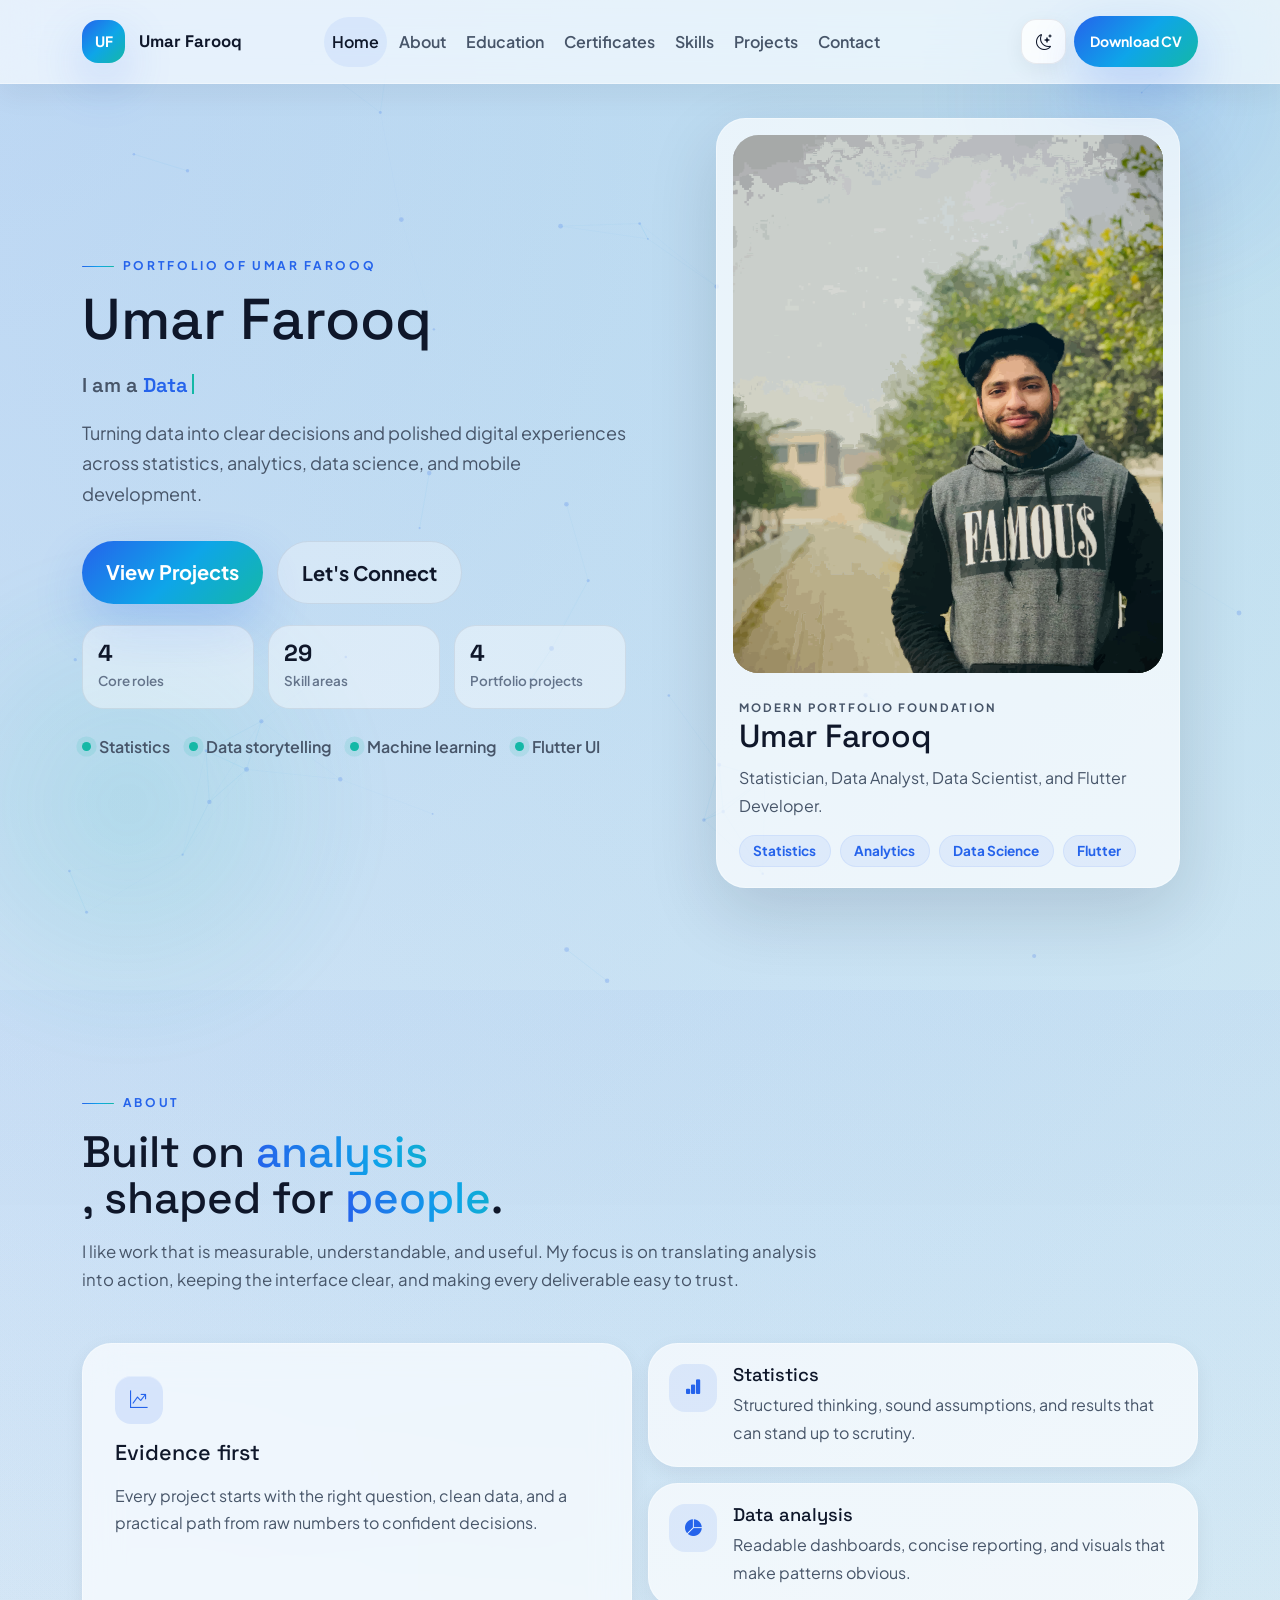
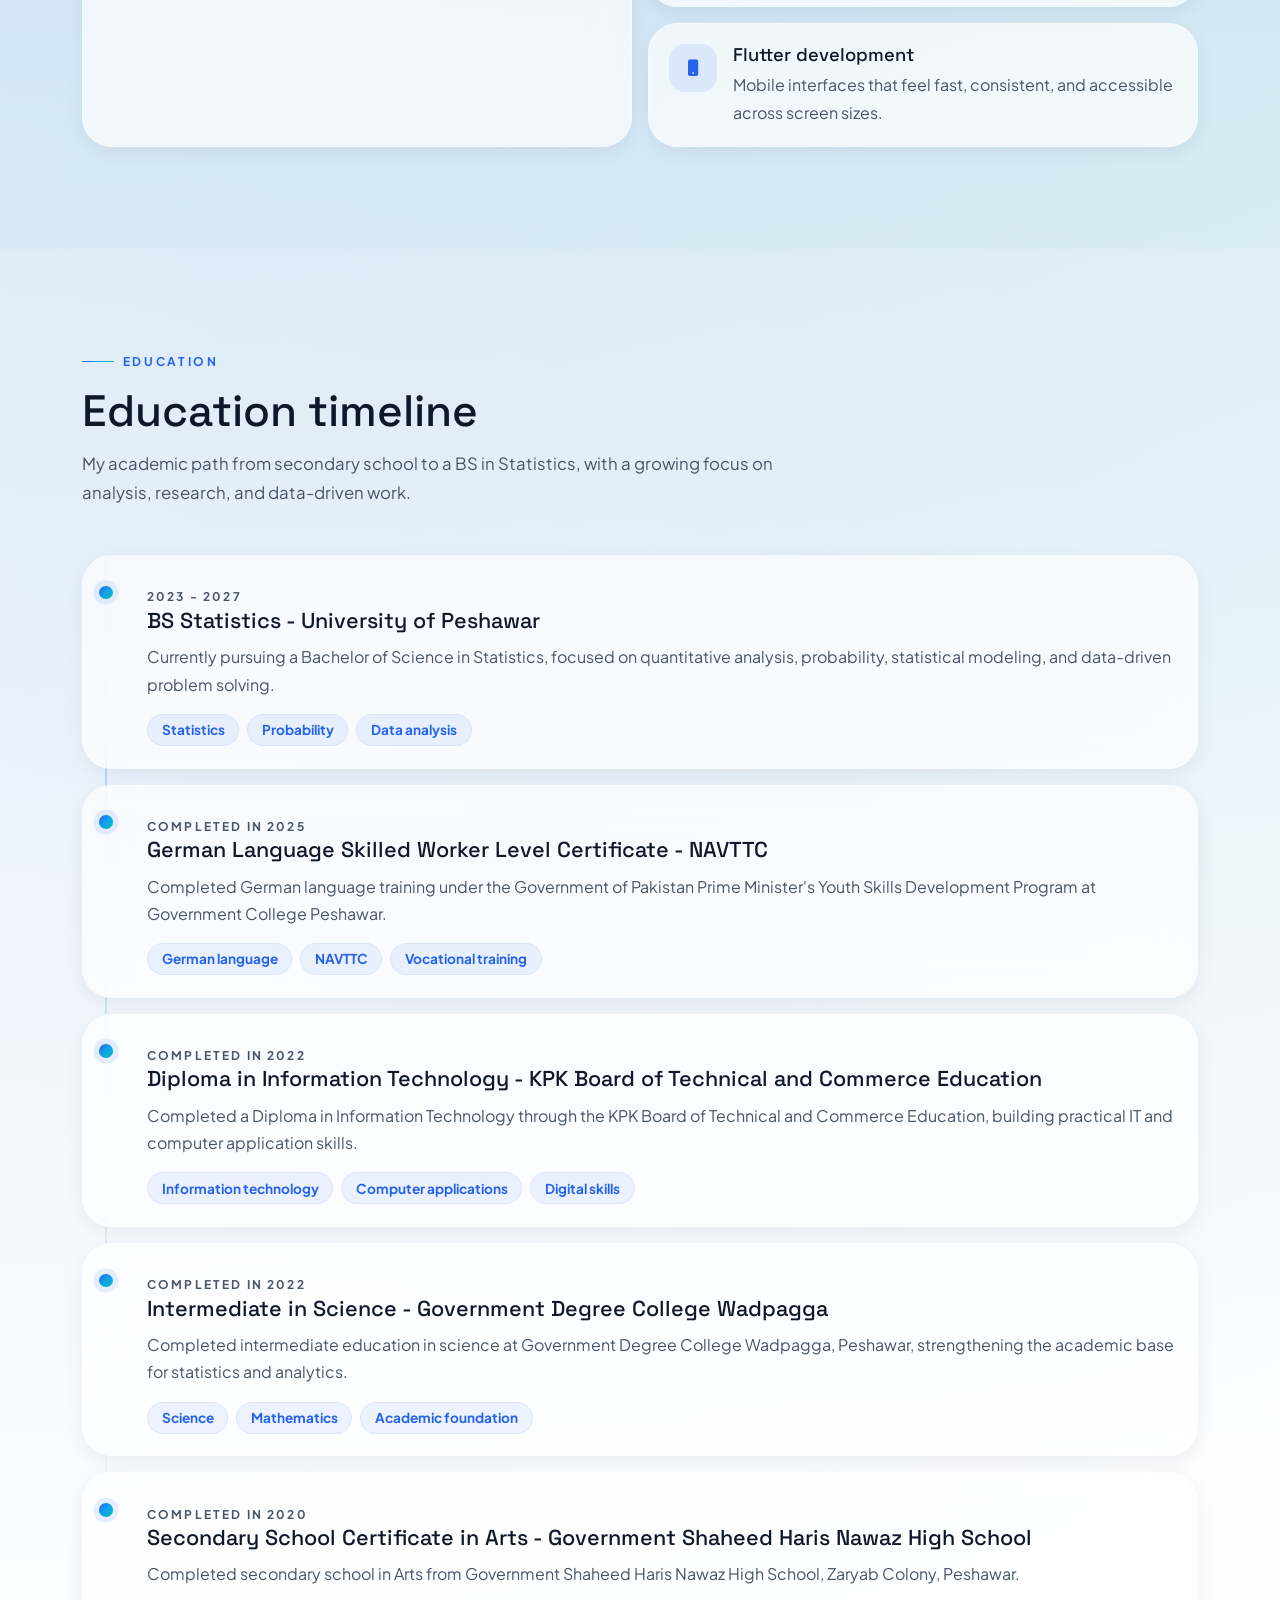
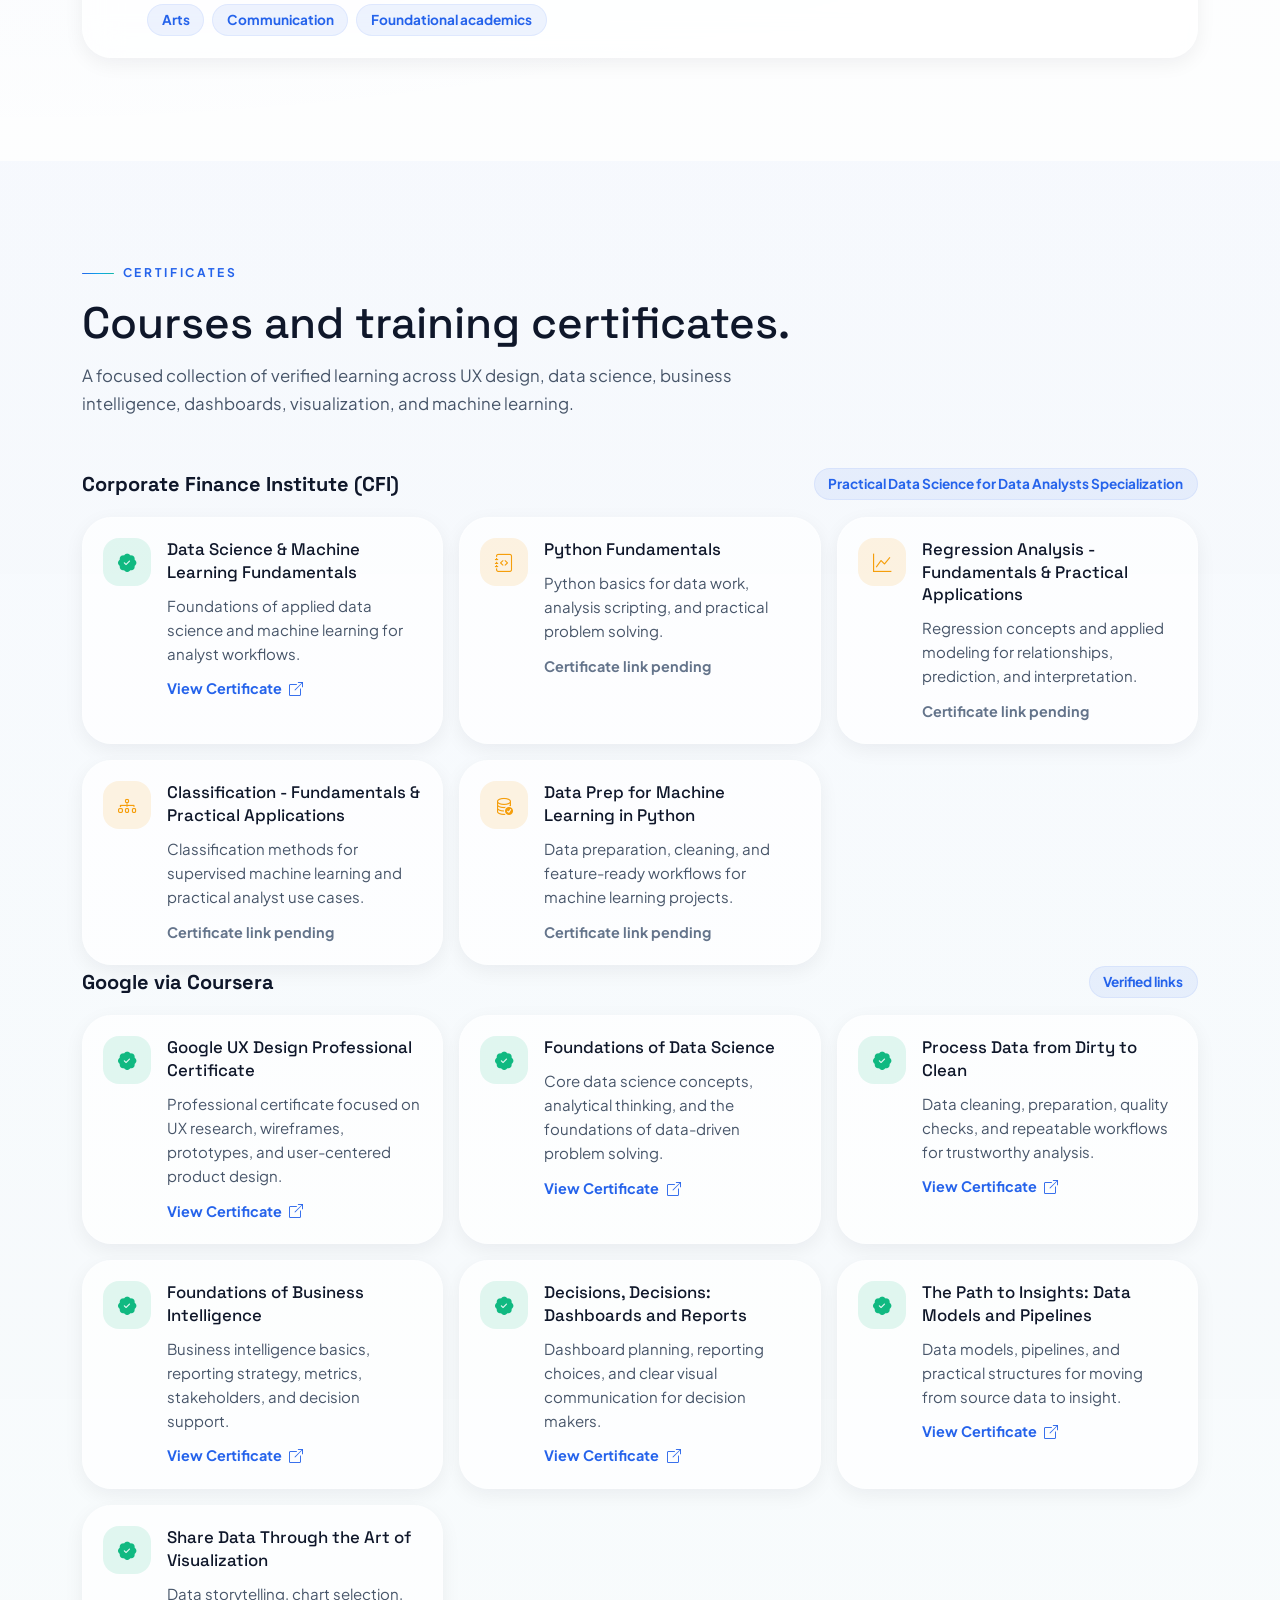
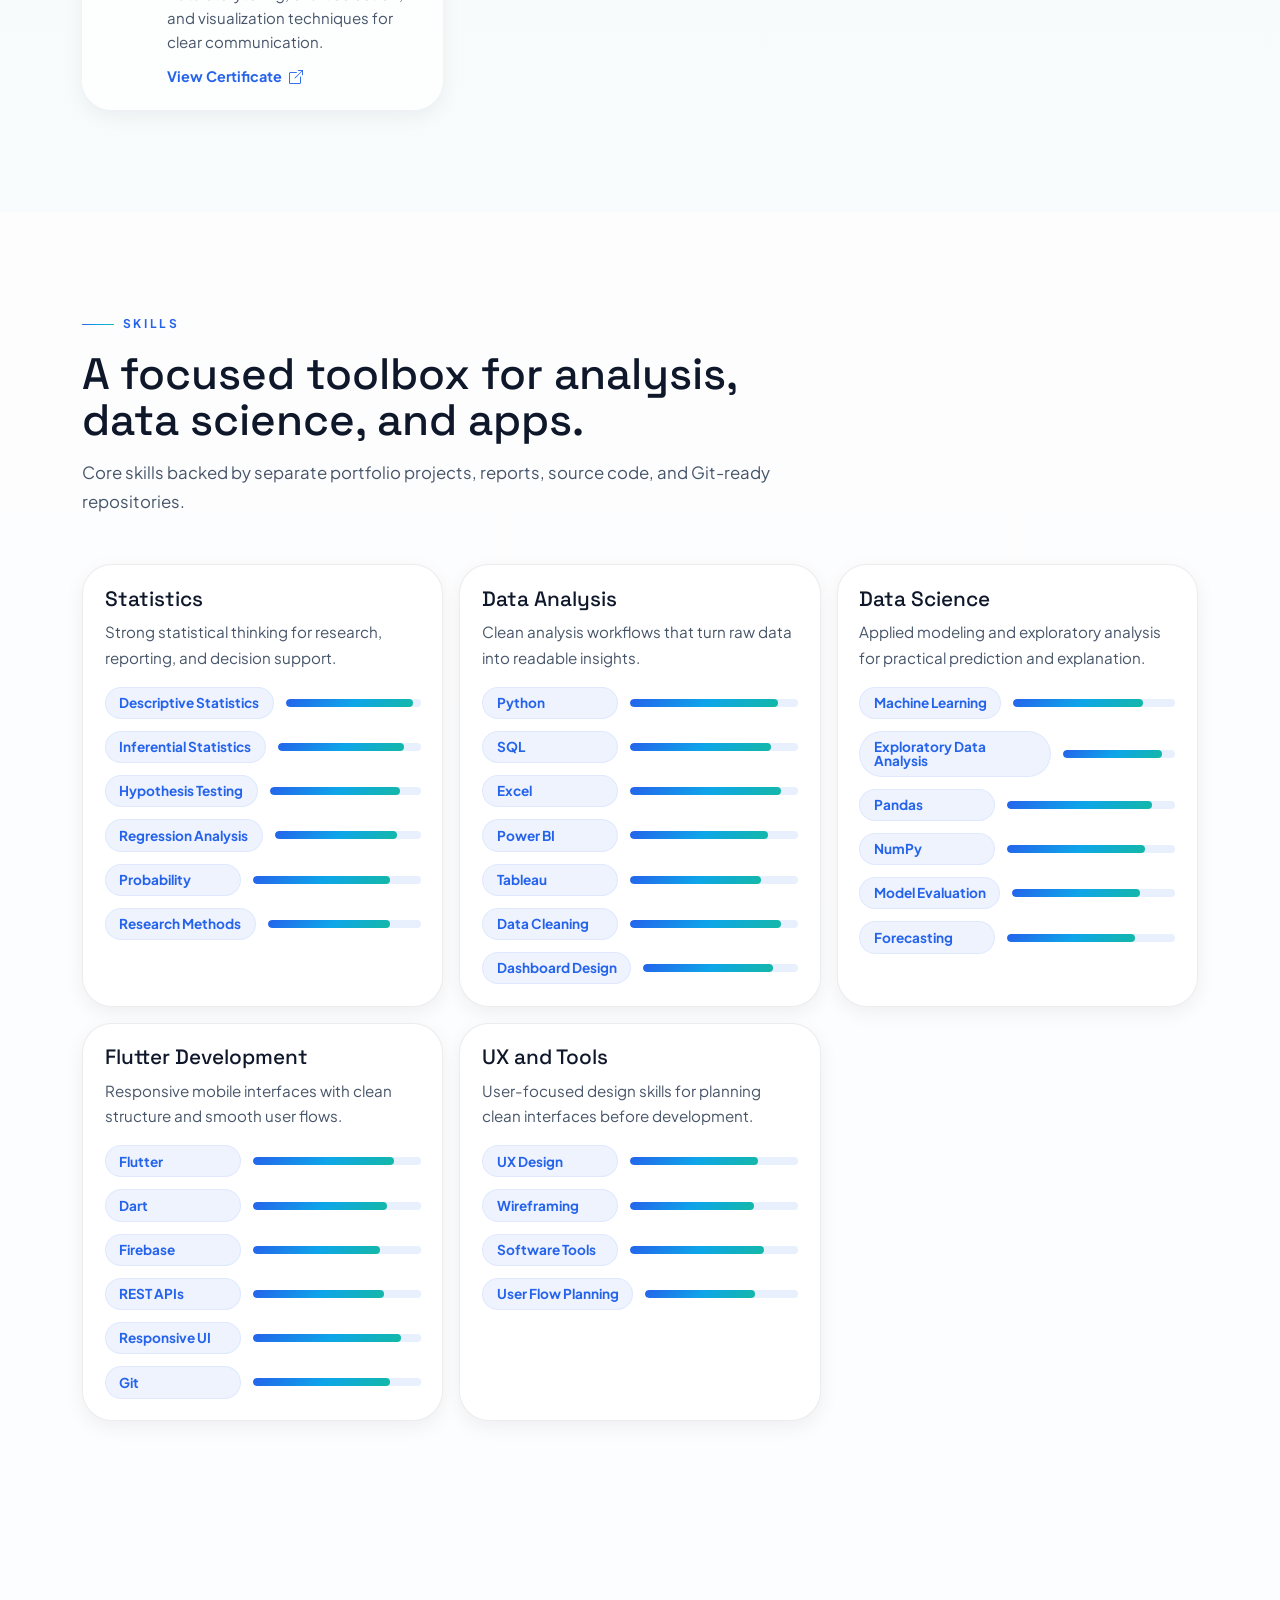
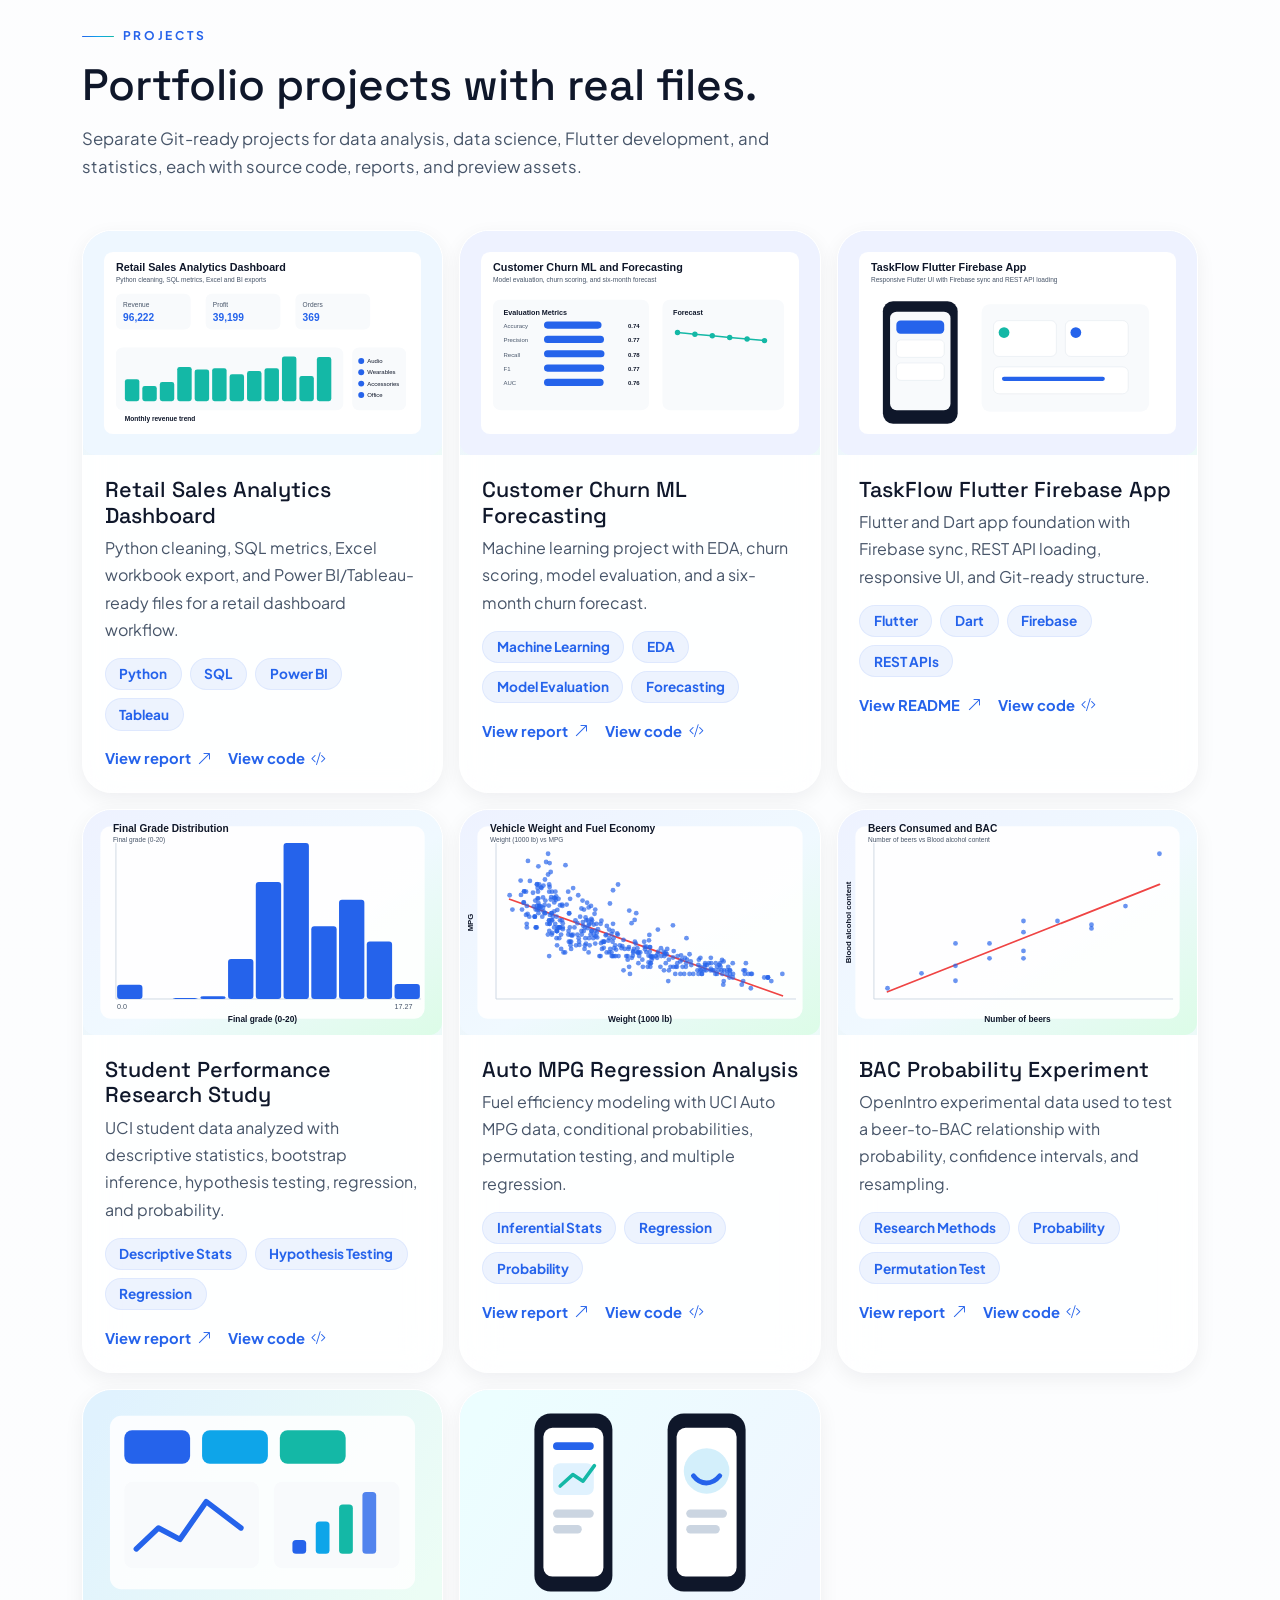
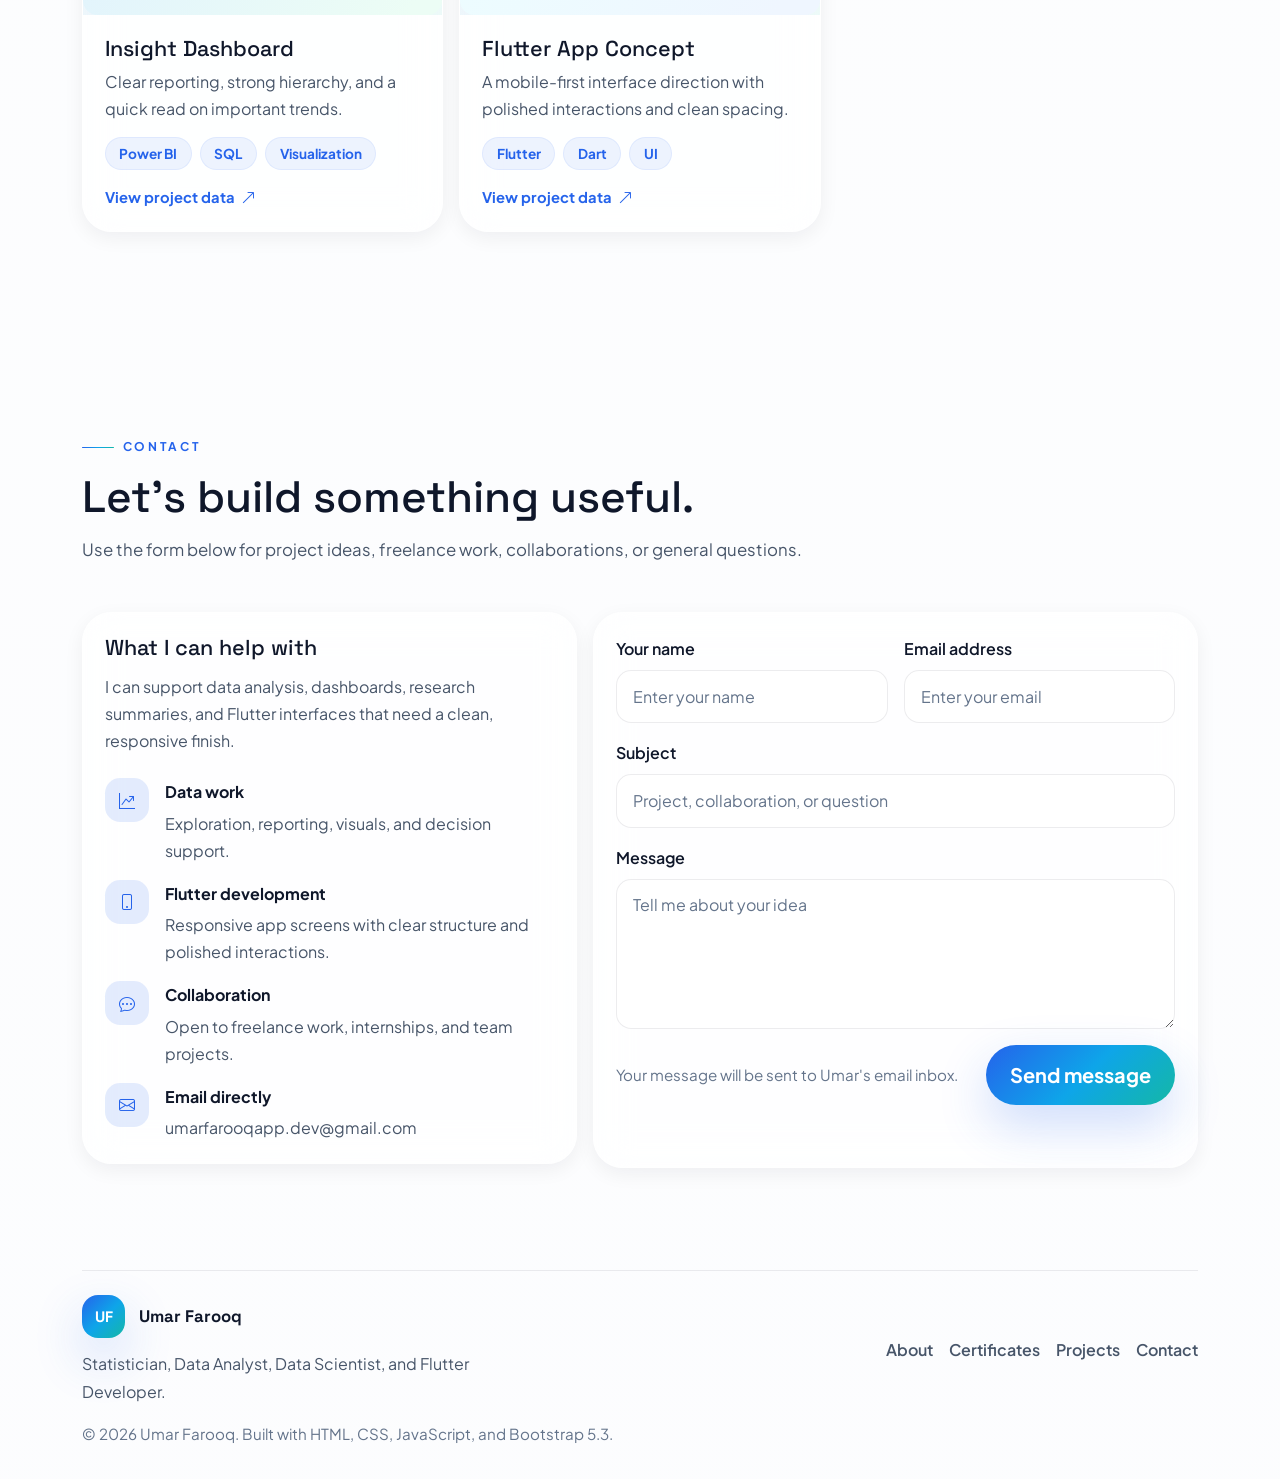
==== commit d2f1f264: "Connect contact form to email" ====
--- a/index.html
+++ b/index.html
@@ -707,9 +707,19 @@
                   <p>Open to freelance work, internships, and team projects.</p>
                 </div>
               </li>
+              <li>
+                <span class="contact-icon" aria-hidden="true"><i class="bi bi-envelope"></i></span>
+                <div>
+                  <strong>Email directly</strong>
+                  <p><a href="mailto:umarfarooqapp.dev@gmail.com">umarfarooqapp.dev@gmail.com</a></p>
+                </div>
+              </li>
             </ul>
           </aside>
-          <form class="contact-card glass-card" data-reveal action="#" method="post" data-contact-form novalidate>
+          <form class="contact-card glass-card" data-reveal action="https://formsubmit.co/umarfarooqapp.dev@gmail.com" method="post" data-contact-form novalidate>
+            <input type="hidden" name="_subject" value="New portfolio contact message">
+            <input type="hidden" name="_template" value="table">
+            <input type="hidden" name="_next" value="https://umarfarooqq.github.io/#contact">
             <div class="row g-3">
               <div class="col-md-6">
                 <label class="form-label" for="name">Your name</label>
@@ -728,7 +738,7 @@
                 <textarea class="form-control" id="message" name="message" rows="5" placeholder="Tell me about your idea" aria-describedby="contactHelp" required></textarea>
               </div>
               <div class="col-12 d-flex flex-column flex-sm-row align-items-stretch align-items-sm-center justify-content-between gap-3">
-                <p class="form-note mb-0" id="contactHelp">This form validates your message now and is ready to connect to an email service or backend later.</p>
+                <p class="form-note mb-0" id="contactHelp">Your message will be sent to Umar&apos;s email inbox.</p>
                 <button class="btn btn-primary-gradient btn-lg" type="submit">Send message</button>
               </div>
               <div class="col-12">
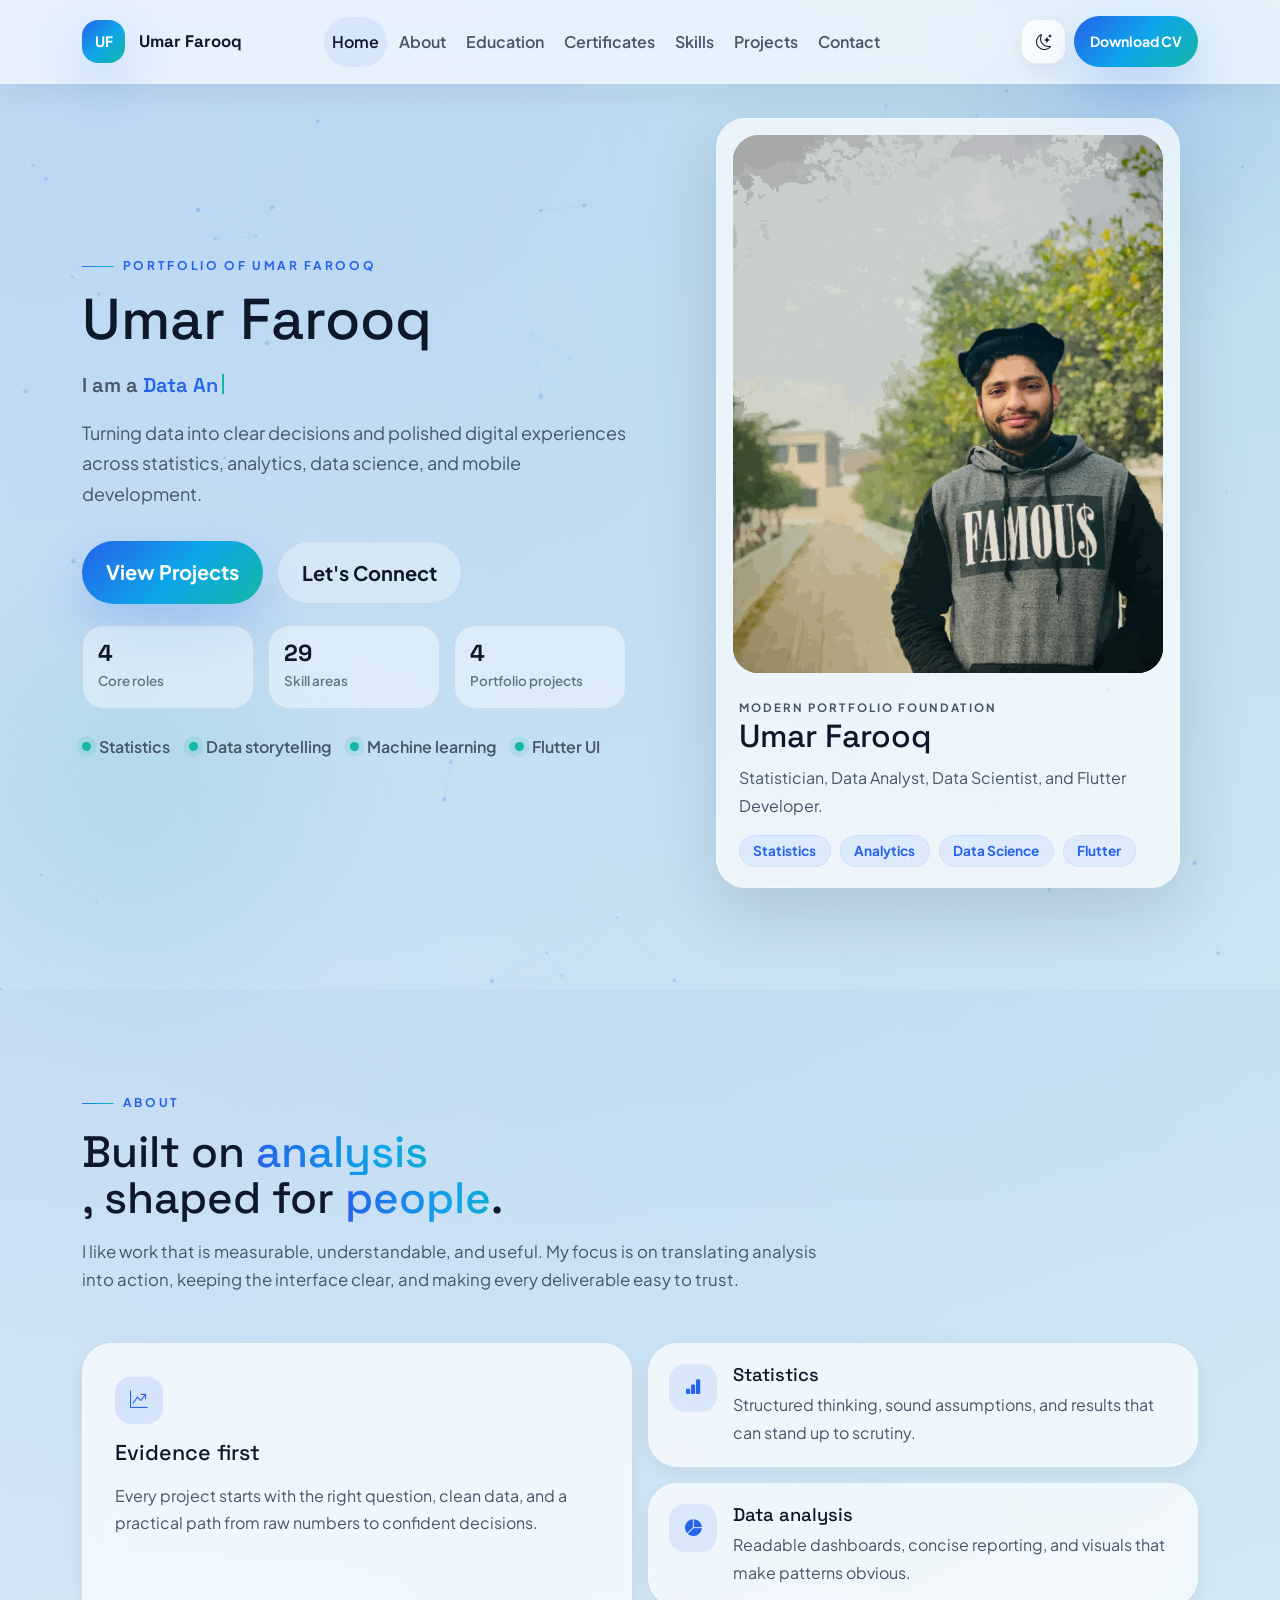
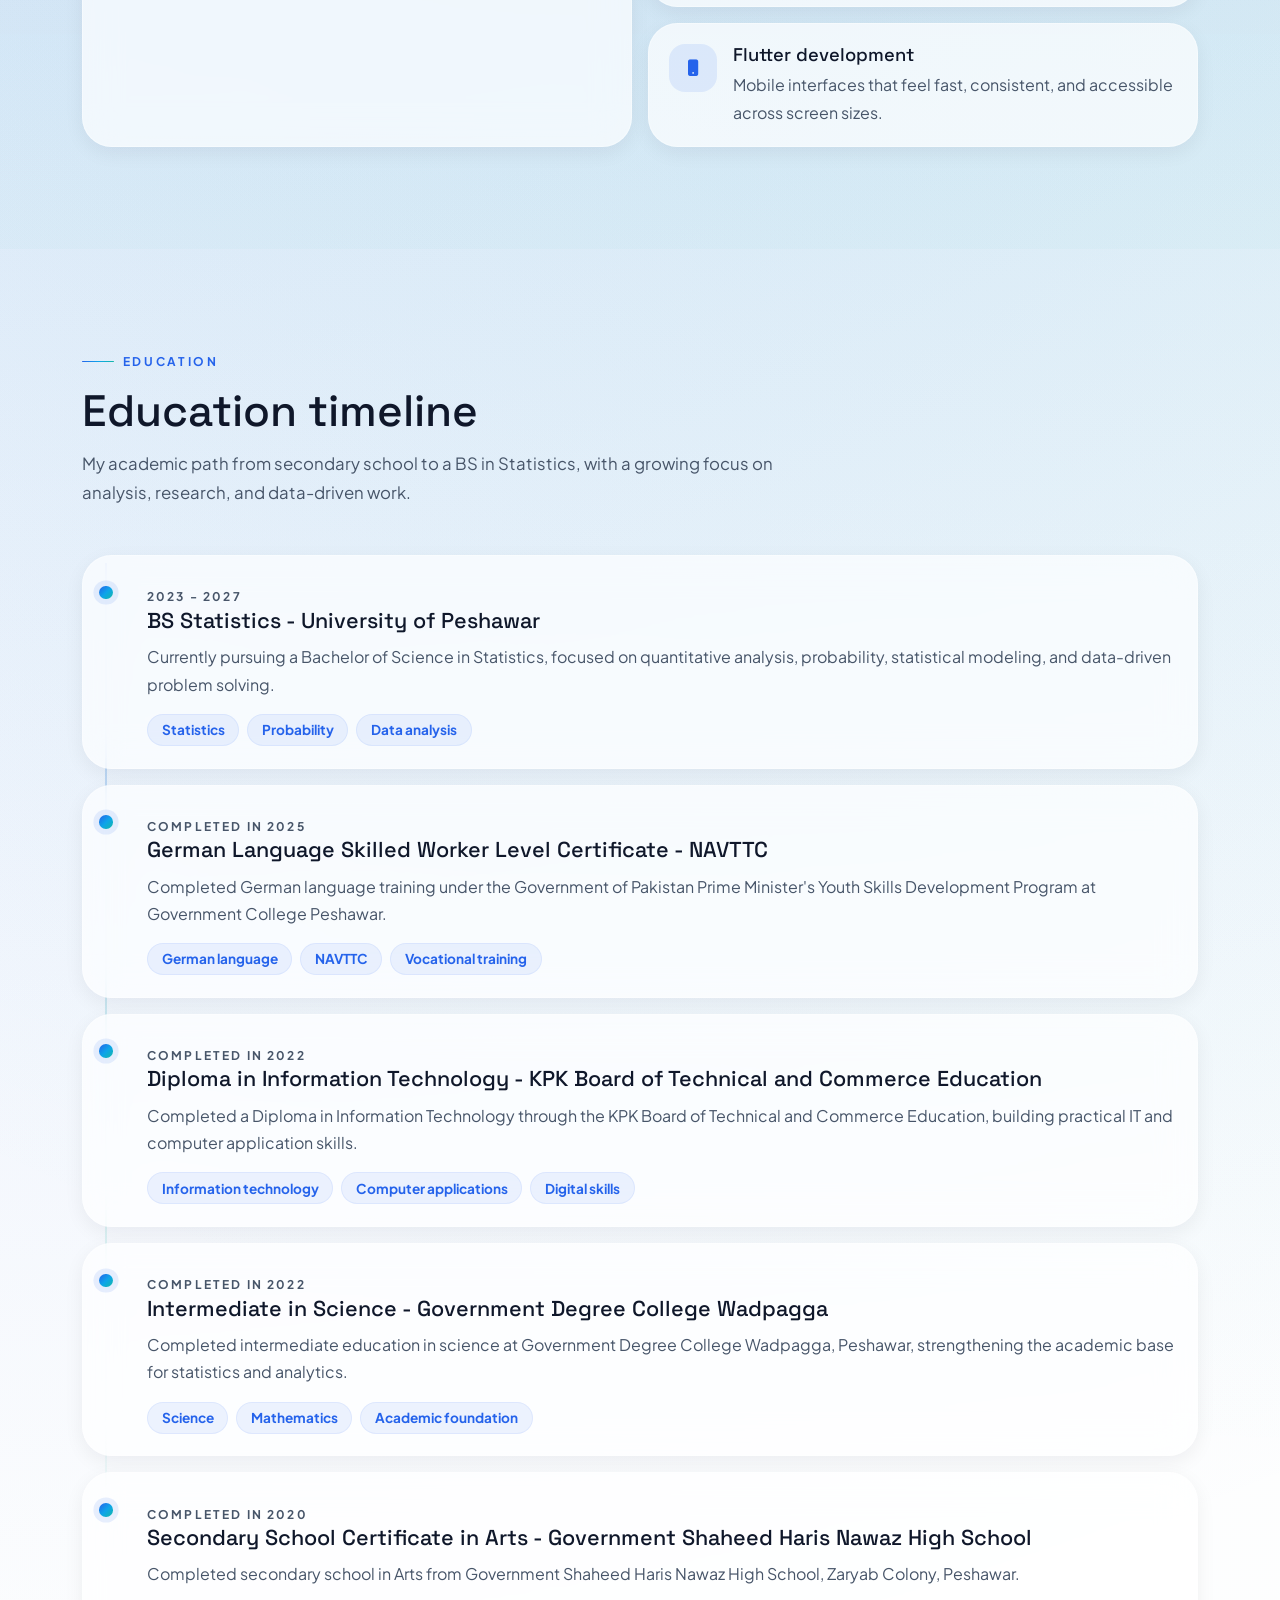
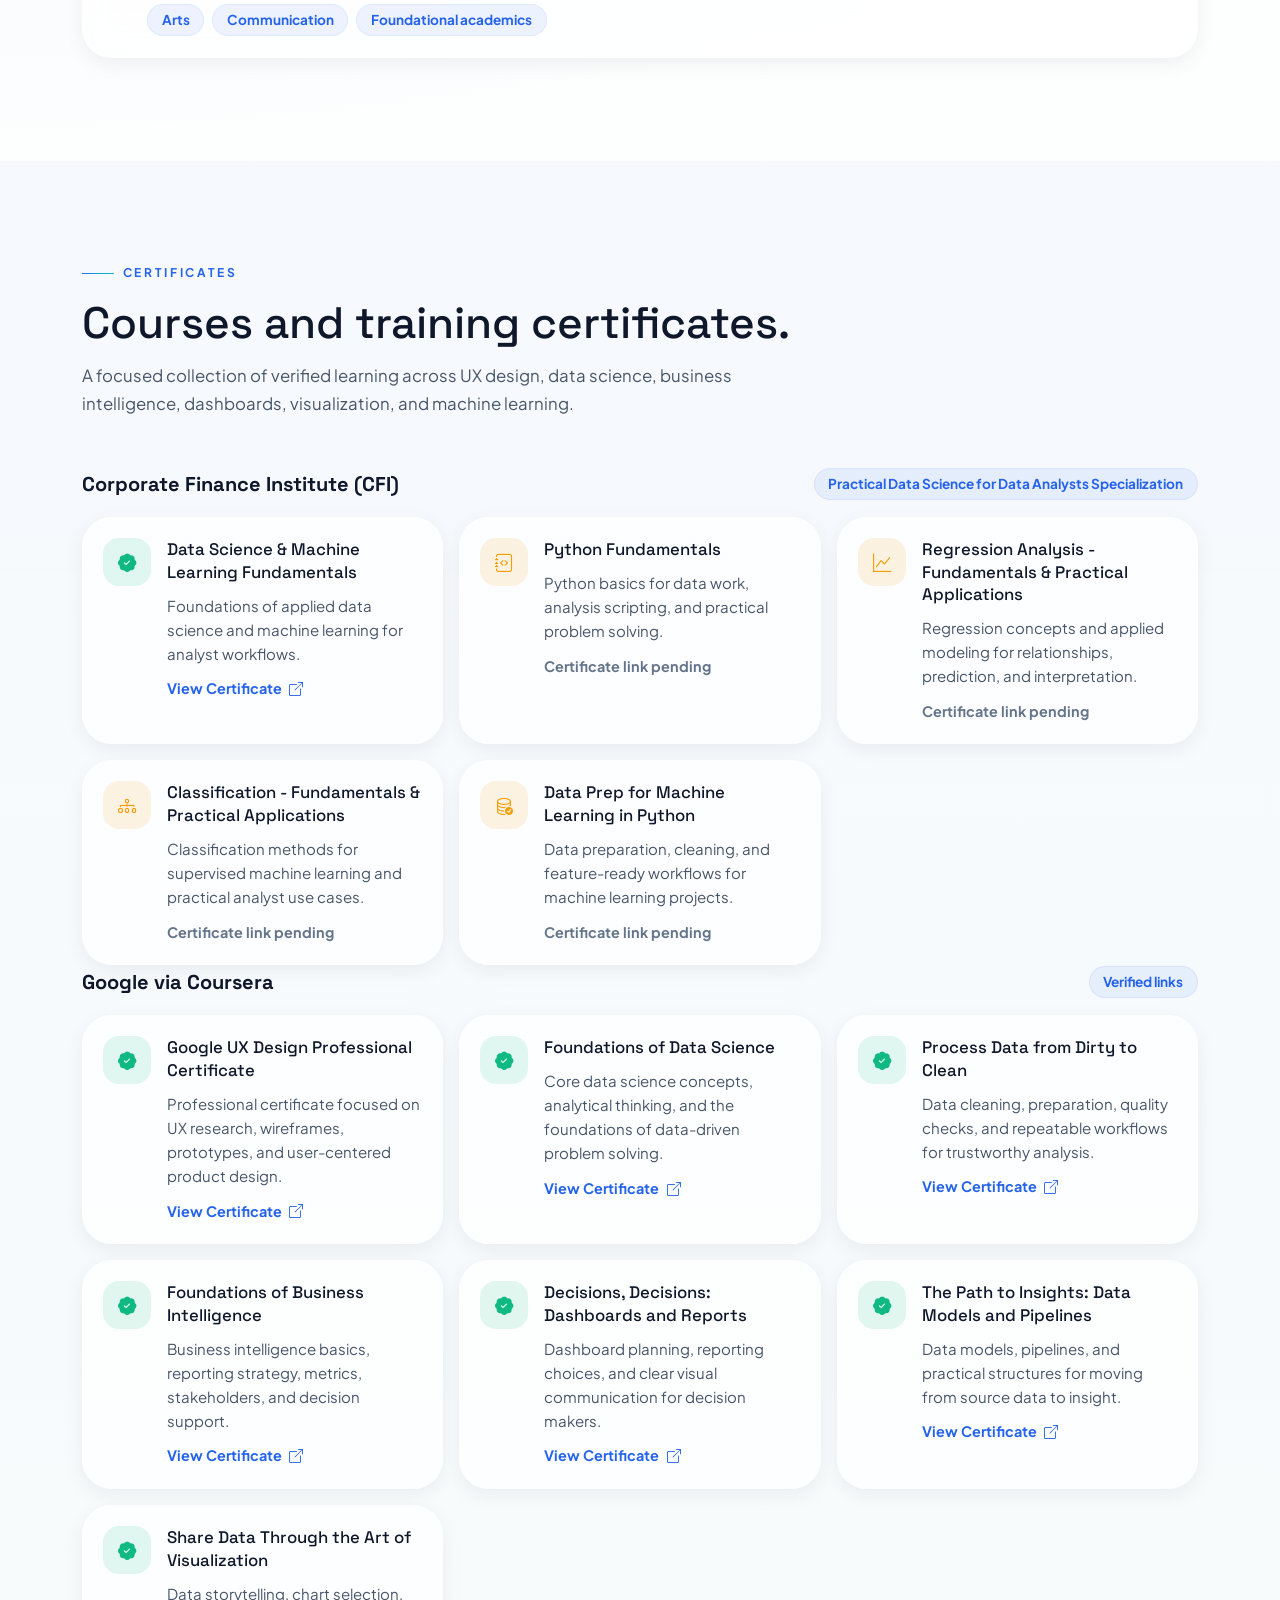
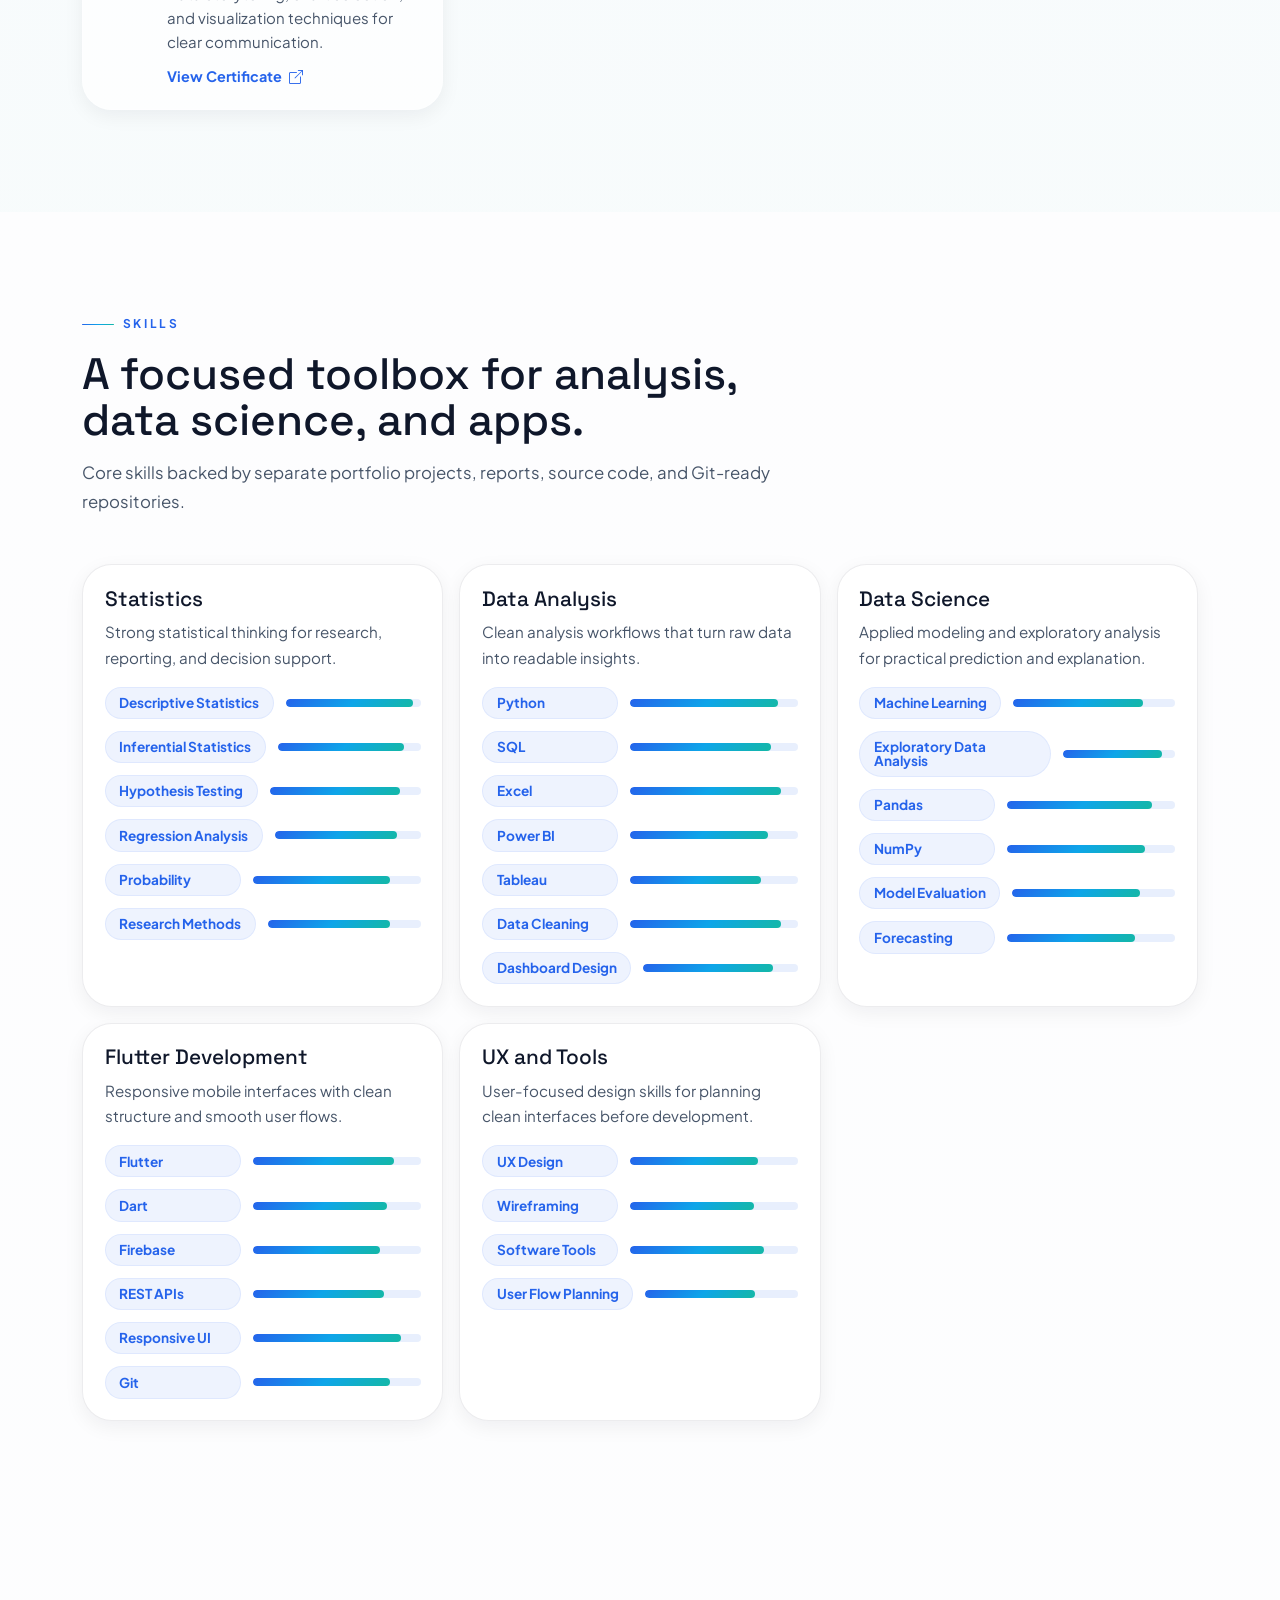
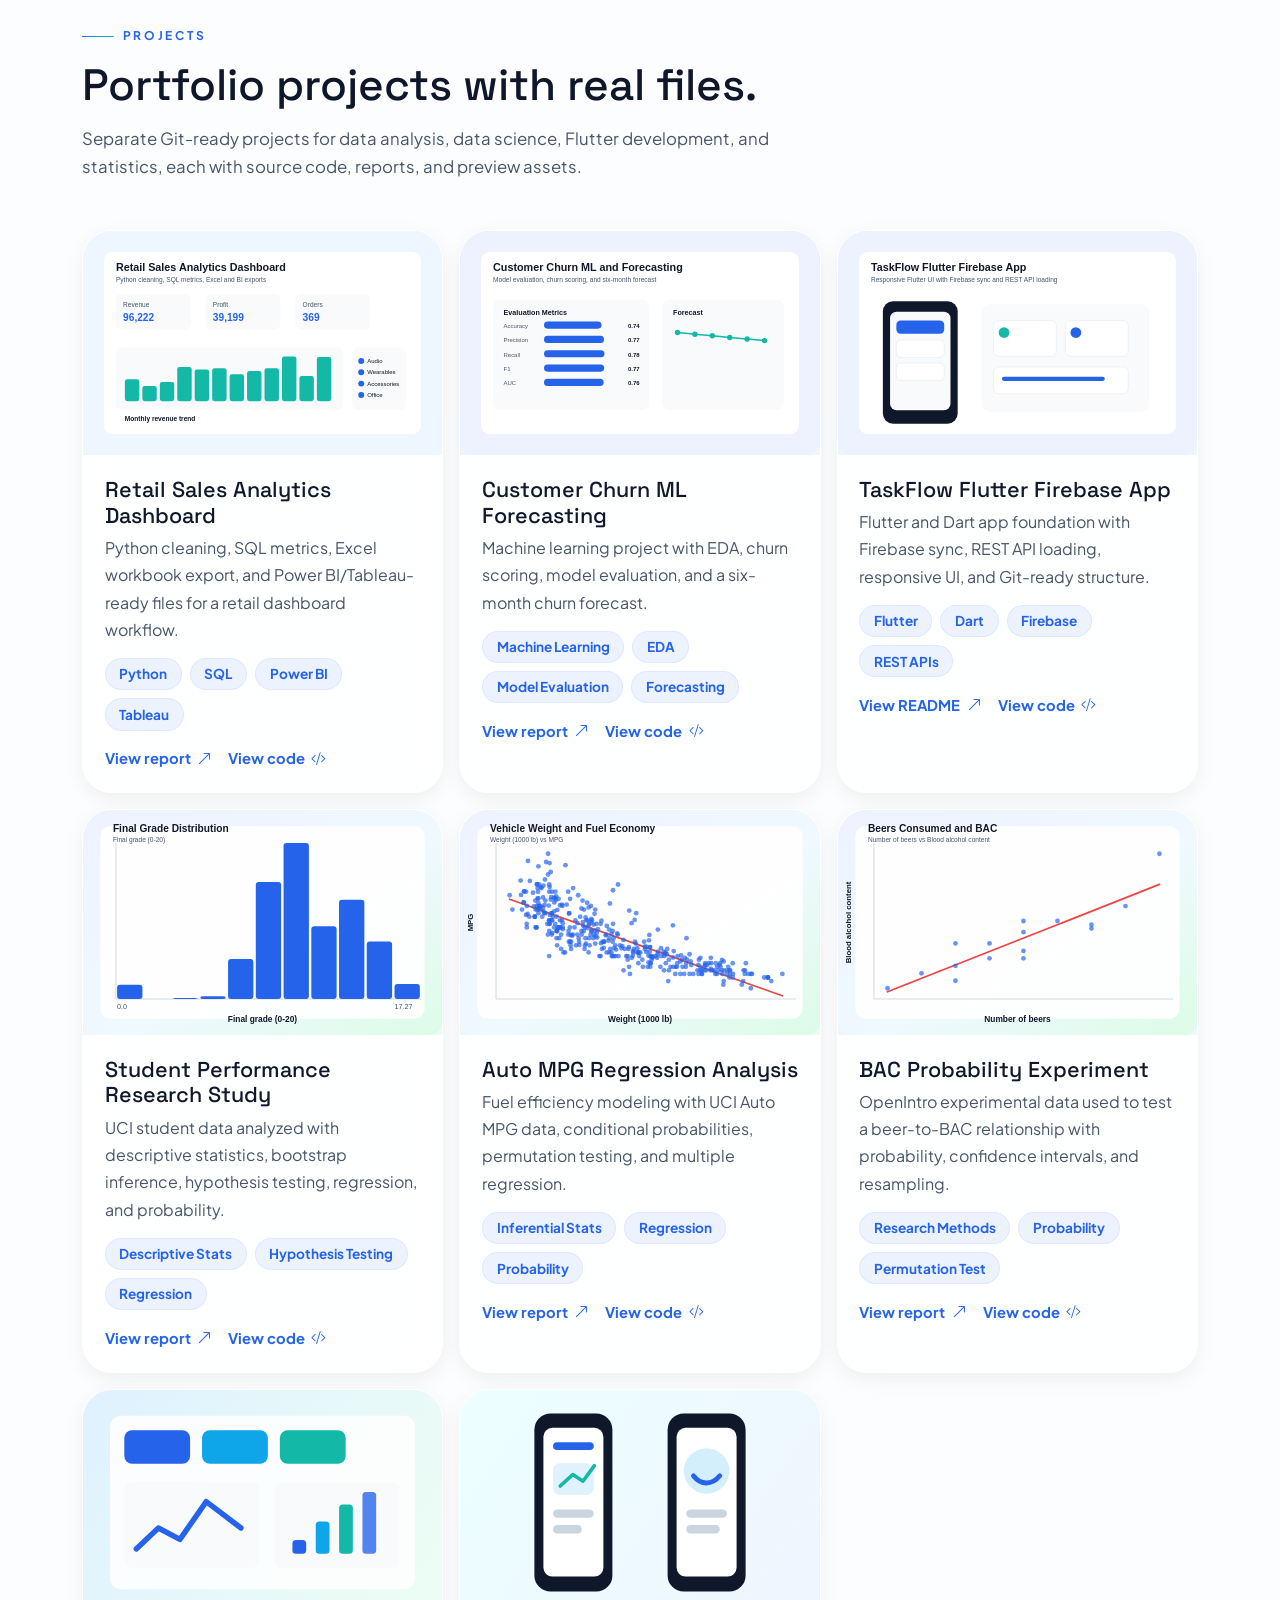
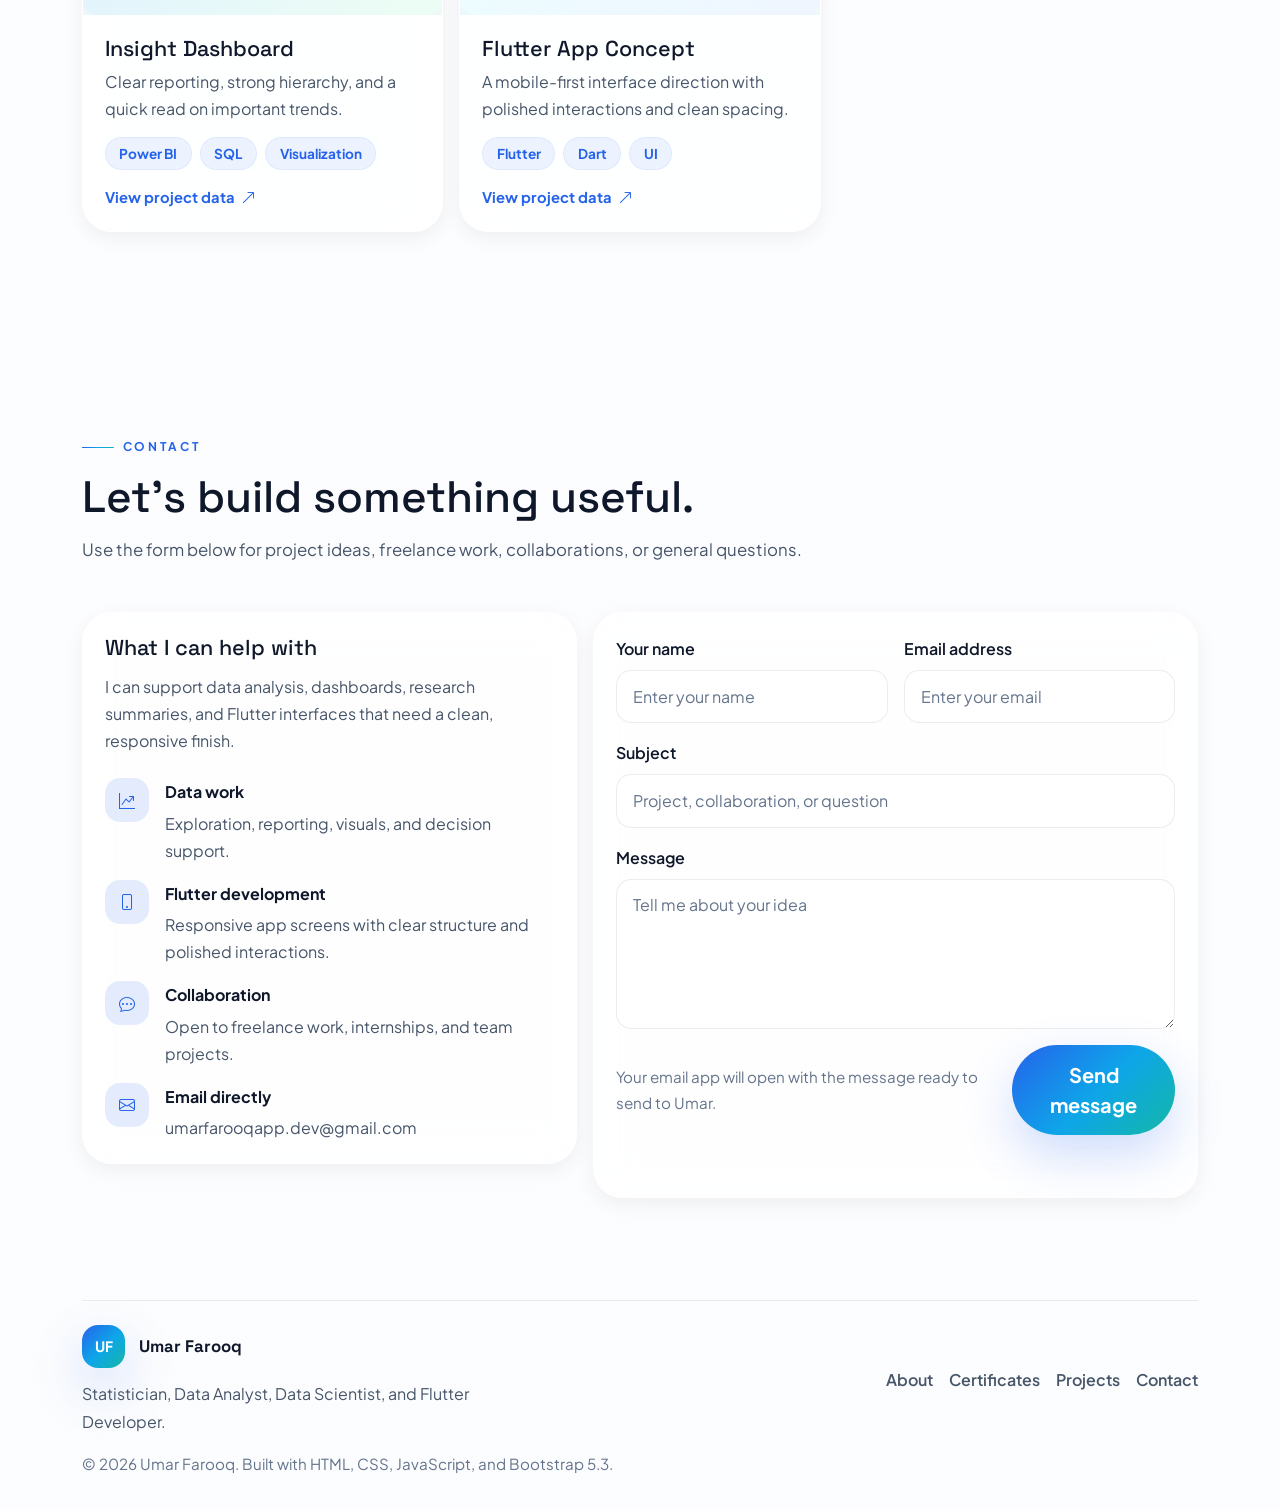
==== commit 944e2adc: "Use mailto contact form fallback" ====
--- a/index.html
+++ b/index.html
@@ -716,10 +716,7 @@
               </li>
             </ul>
           </aside>
-          <form class="contact-card glass-card" data-reveal action="https://formsubmit.co/umarfarooqapp.dev@gmail.com" method="post" data-contact-form novalidate>
-            <input type="hidden" name="_subject" value="New portfolio contact message">
-            <input type="hidden" name="_template" value="table">
-            <input type="hidden" name="_next" value="https://umarfarooqq.github.io/#contact">
+          <form class="contact-card glass-card" data-reveal action="mailto:umarfarooqapp.dev@gmail.com" method="post" enctype="text/plain" data-contact-form data-contact-email="umarfarooqapp.dev@gmail.com" novalidate>
             <div class="row g-3">
               <div class="col-md-6">
                 <label class="form-label" for="name">Your name</label>
@@ -738,7 +735,7 @@
                 <textarea class="form-control" id="message" name="message" rows="5" placeholder="Tell me about your idea" aria-describedby="contactHelp" required></textarea>
               </div>
               <div class="col-12 d-flex flex-column flex-sm-row align-items-stretch align-items-sm-center justify-content-between gap-3">
-                <p class="form-note mb-0" id="contactHelp">Your message will be sent to Umar&apos;s email inbox.</p>
+                <p class="form-note mb-0" id="contactHelp">Your email app will open with the message ready to send to Umar.</p>
                 <button class="btn btn-primary-gradient btn-lg" type="submit">Send message</button>
               </div>
               <div class="col-12">
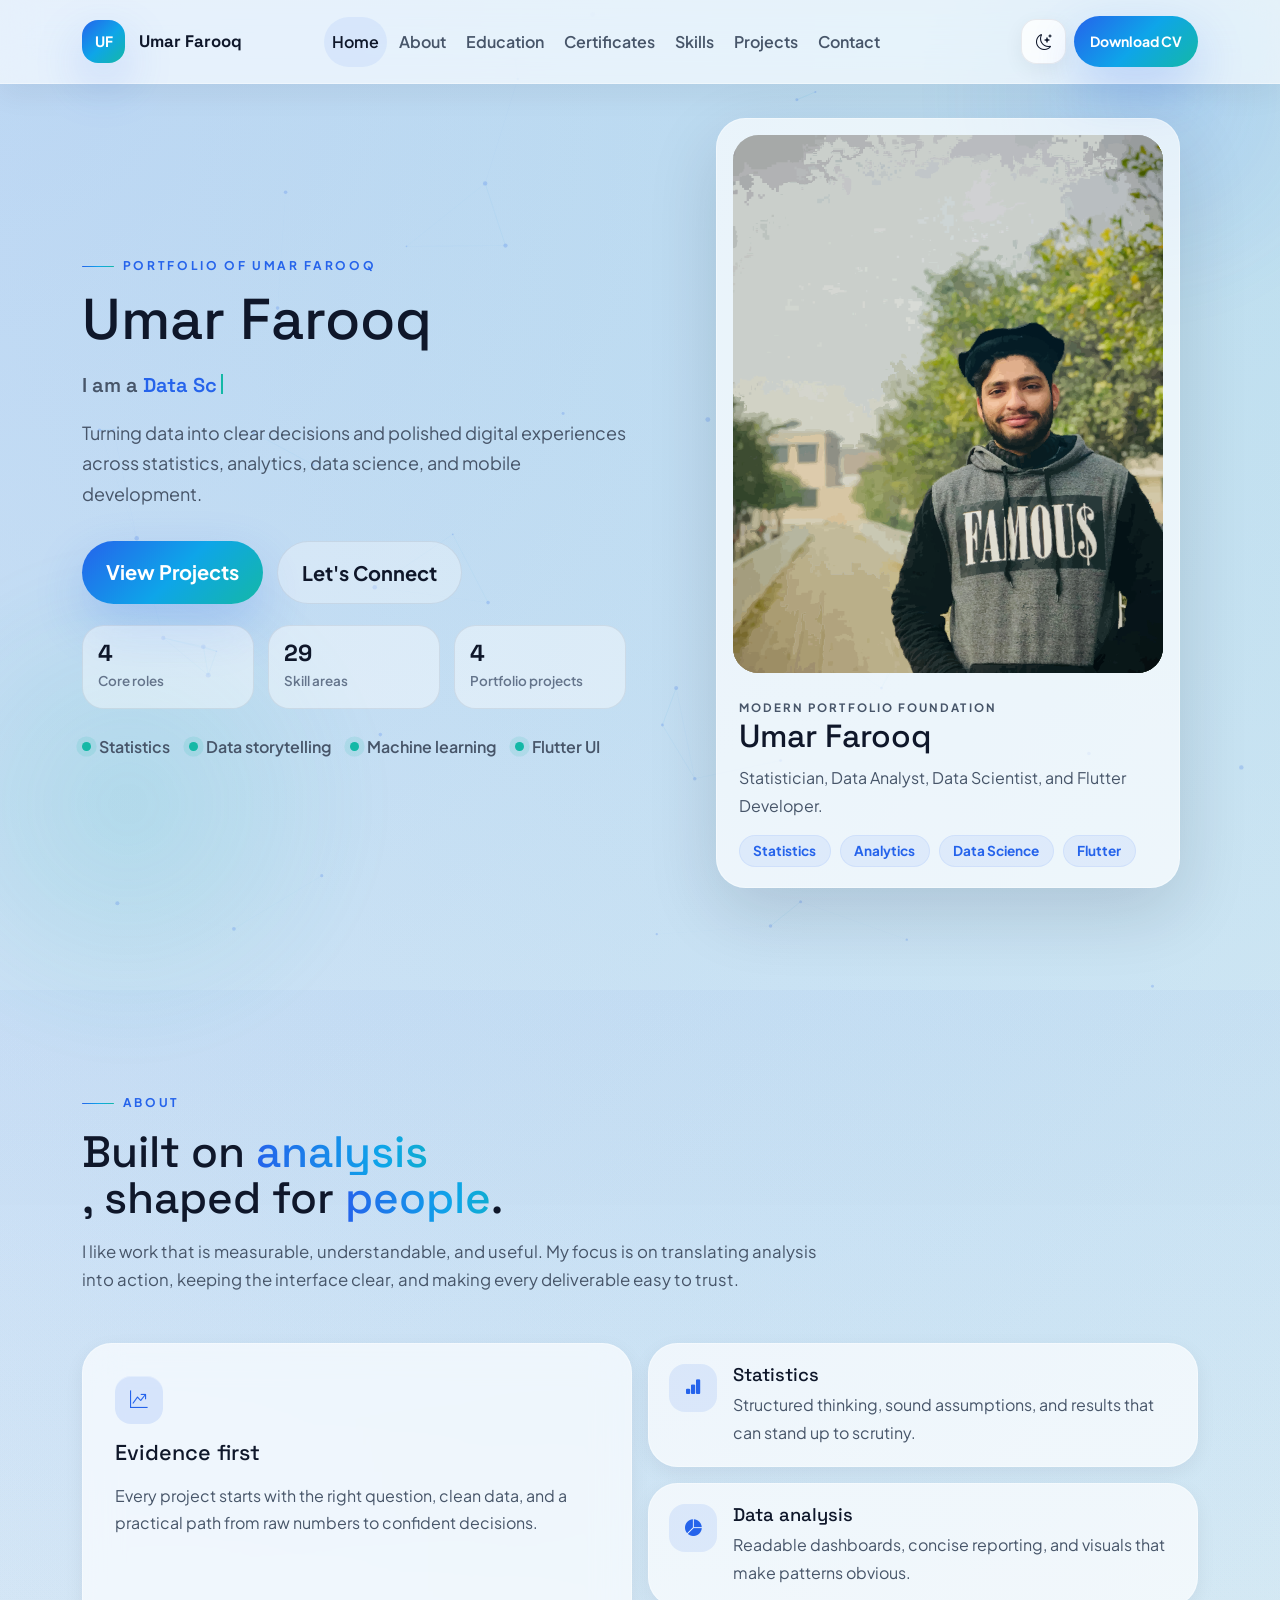
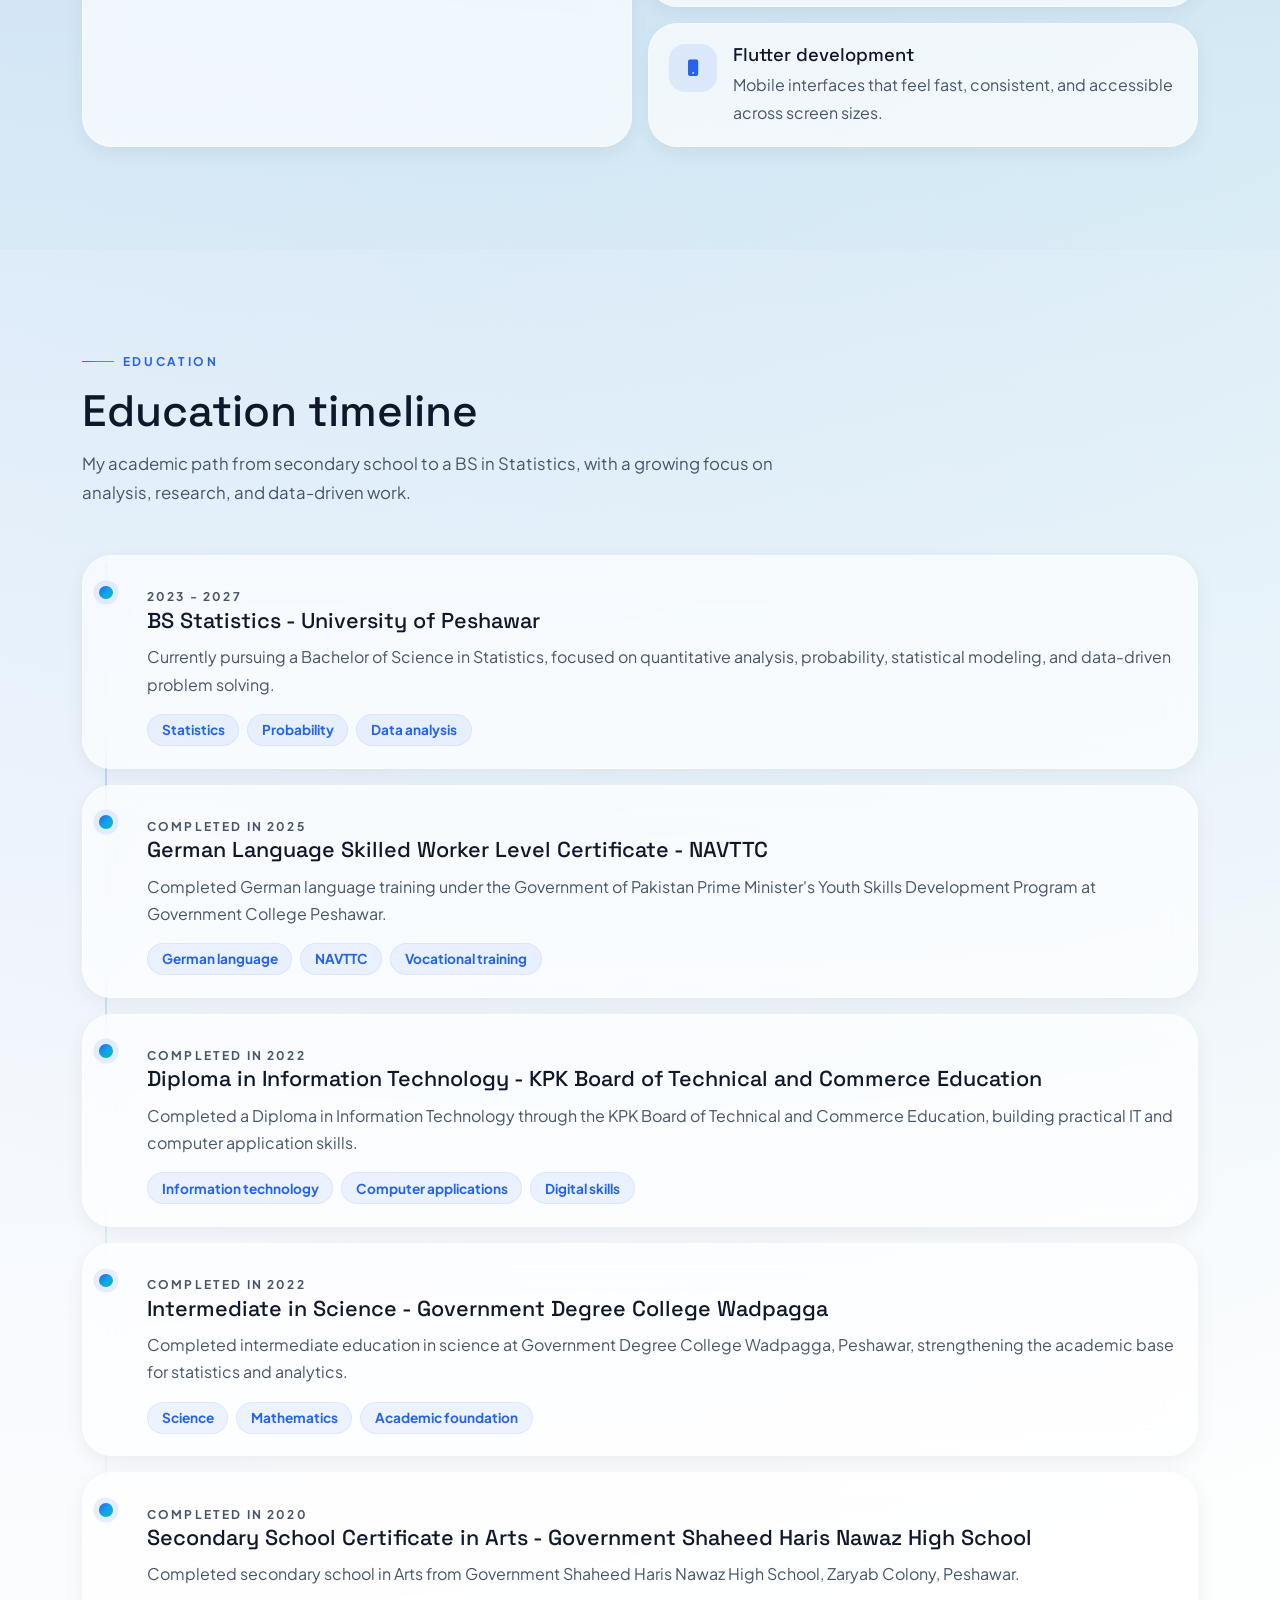
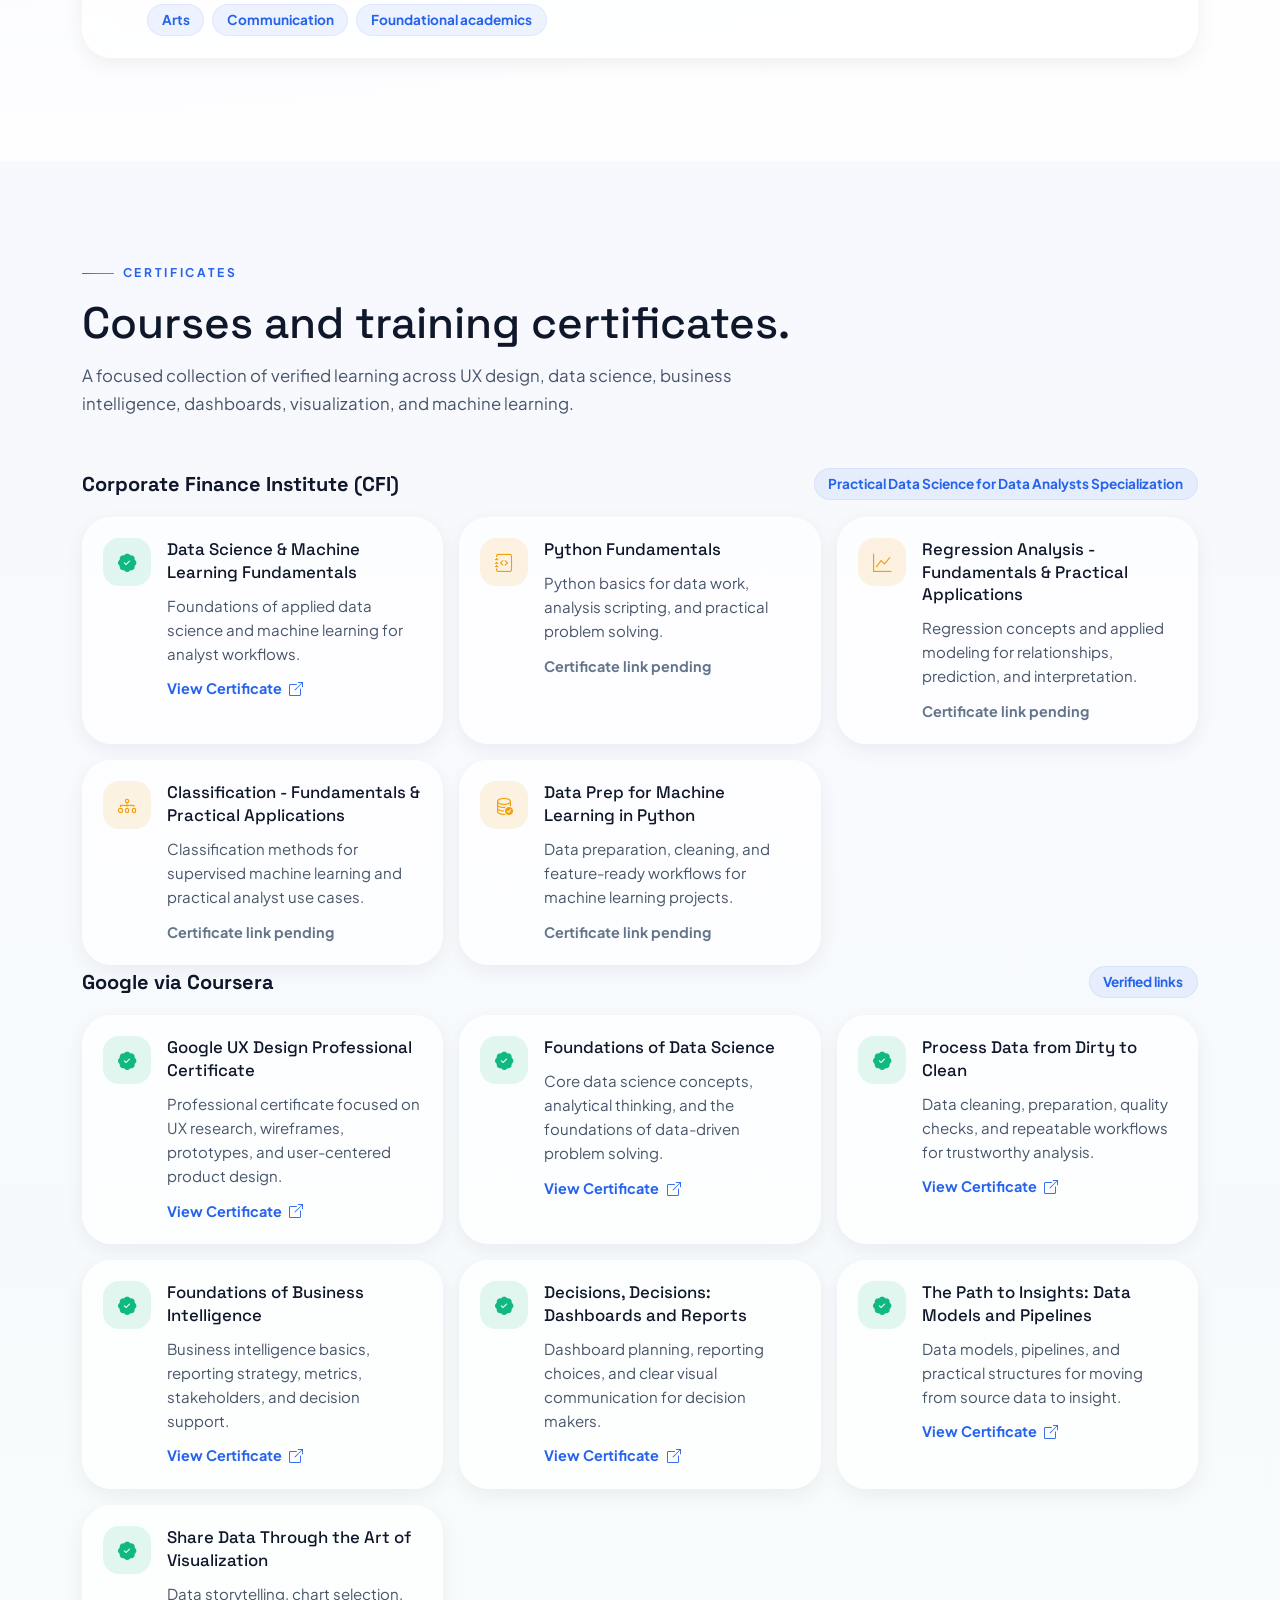
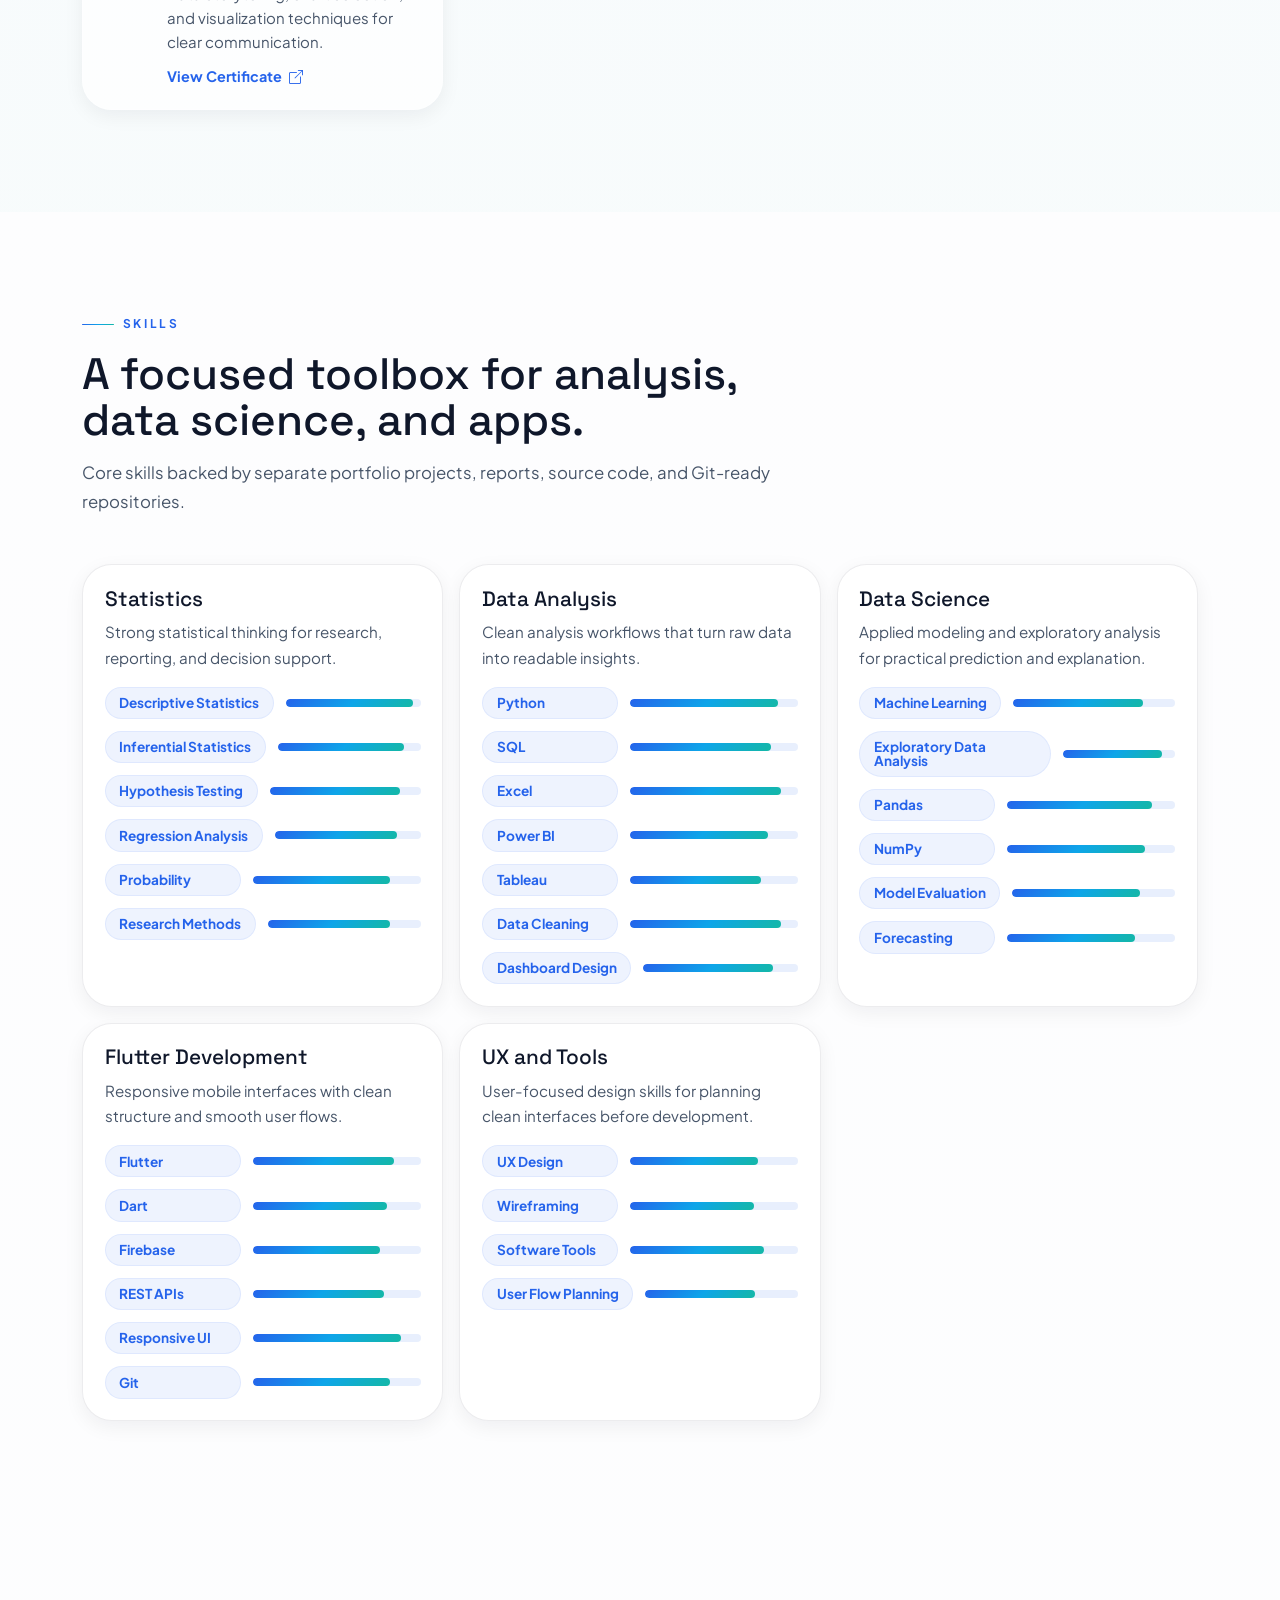
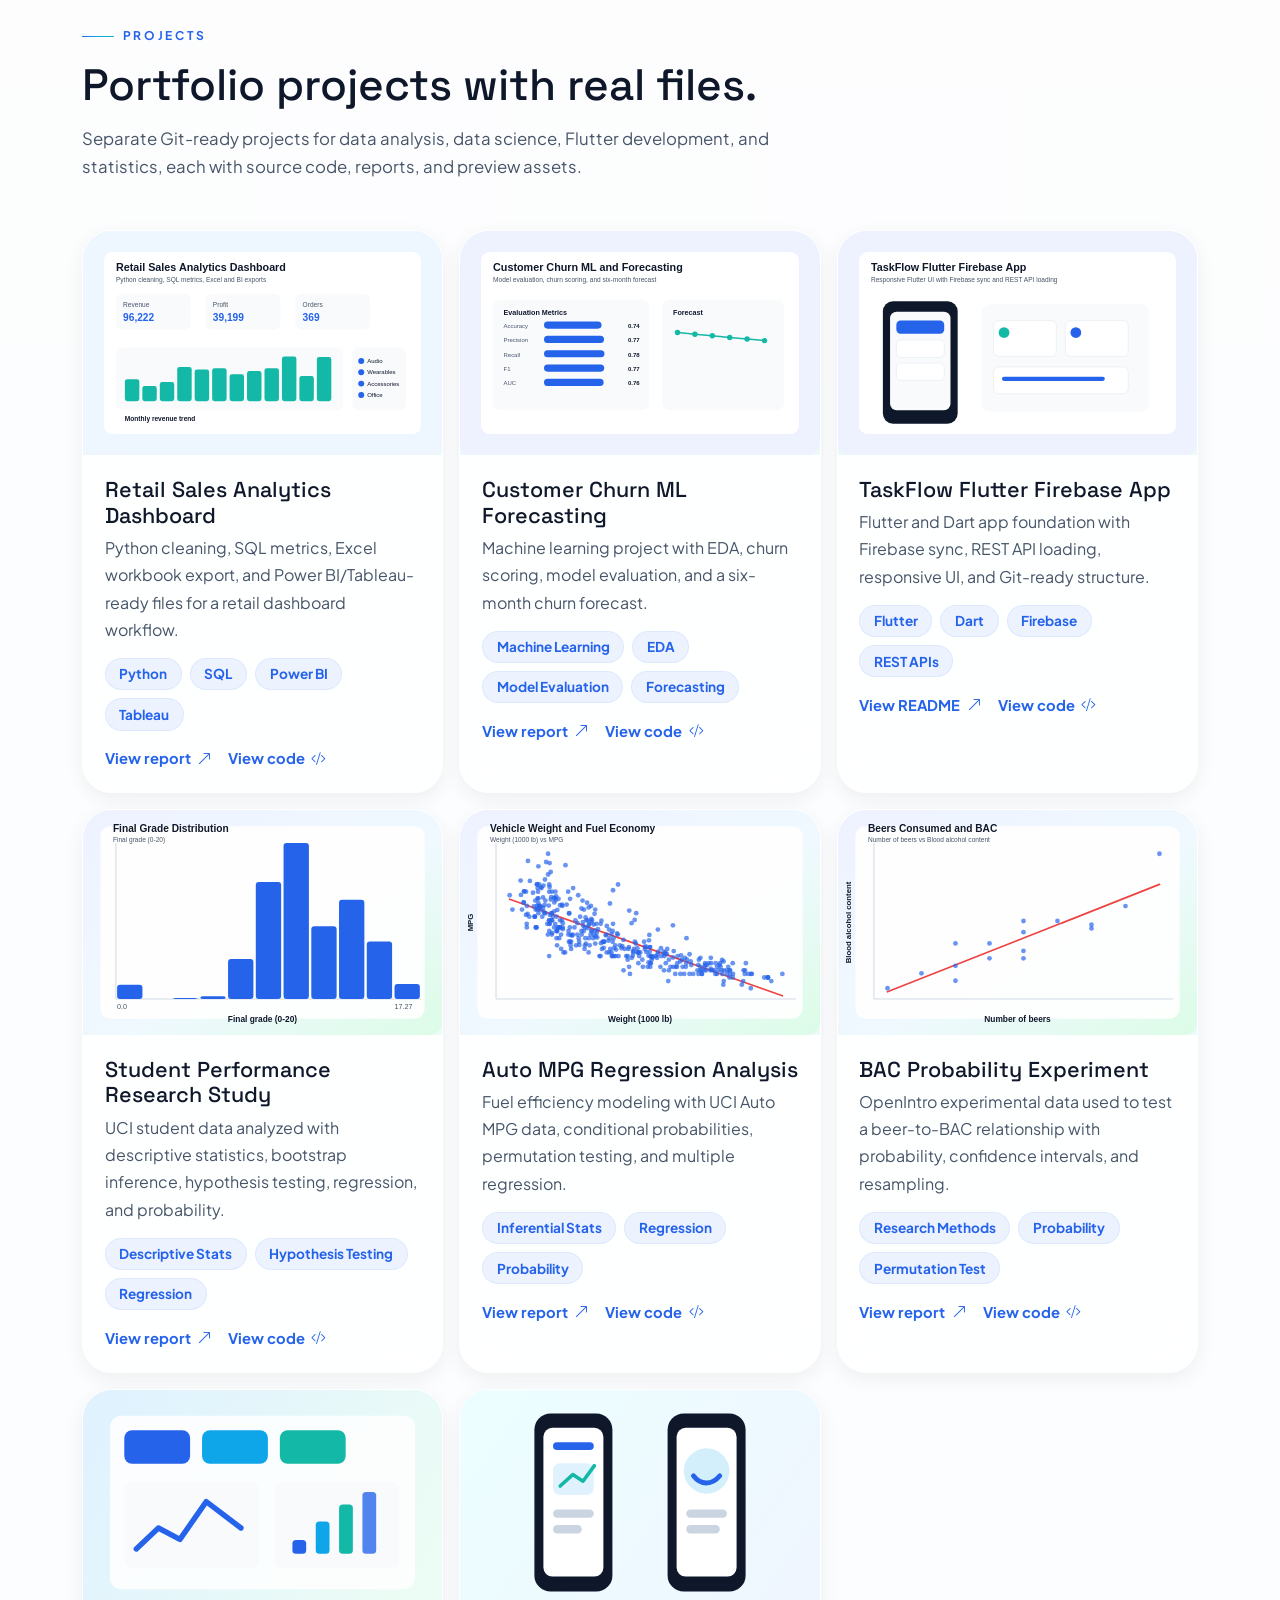
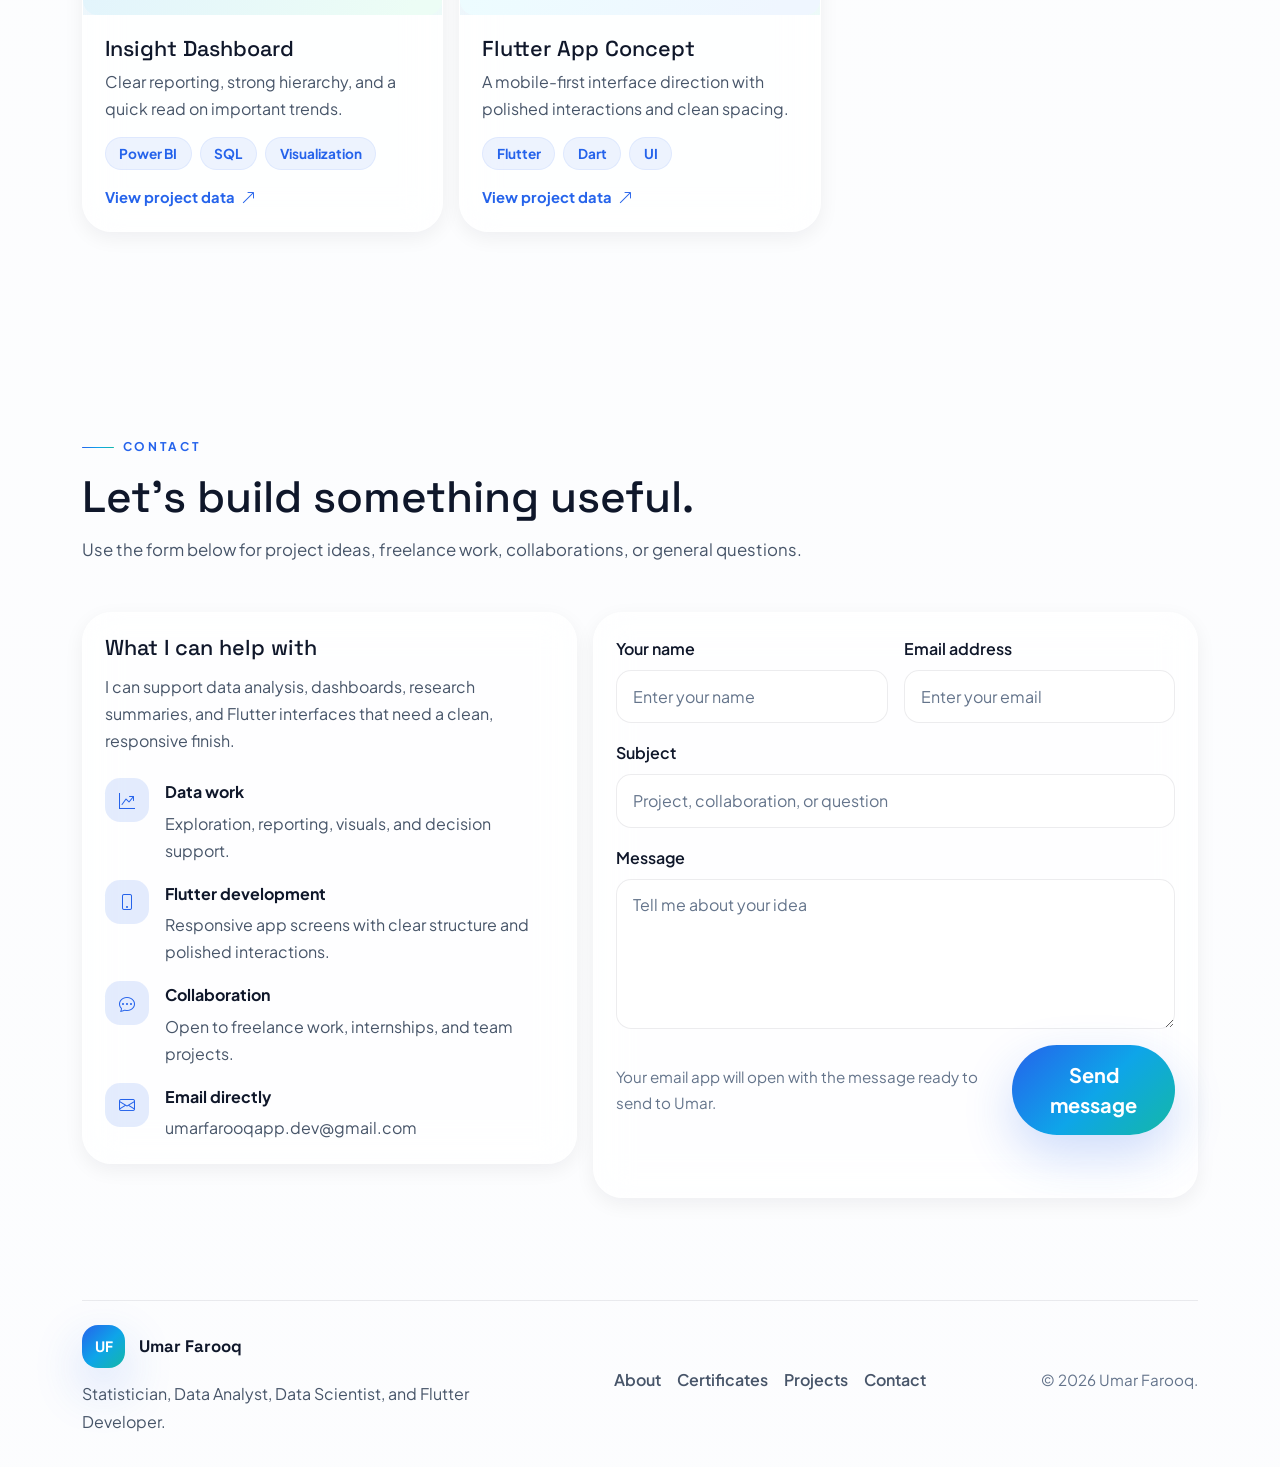
==== commit 59ffed84: "Clean up portfolio footer" ====
--- a/index.html
+++ b/index.html
@@ -763,7 +763,7 @@
           <a href="#projects">Projects</a>
           <a href="#contact">Contact</a>
         </div>
-        <p class="footer-copy">&copy; <span id="currentYear"></span> Umar Farooq. Built with HTML, CSS, JavaScript, and Bootstrap 5.3.</p>
+        <p class="footer-copy">&copy; <span id="currentYear"></span> Umar Farooq.</p>
       </div>
     </div>
   </footer>
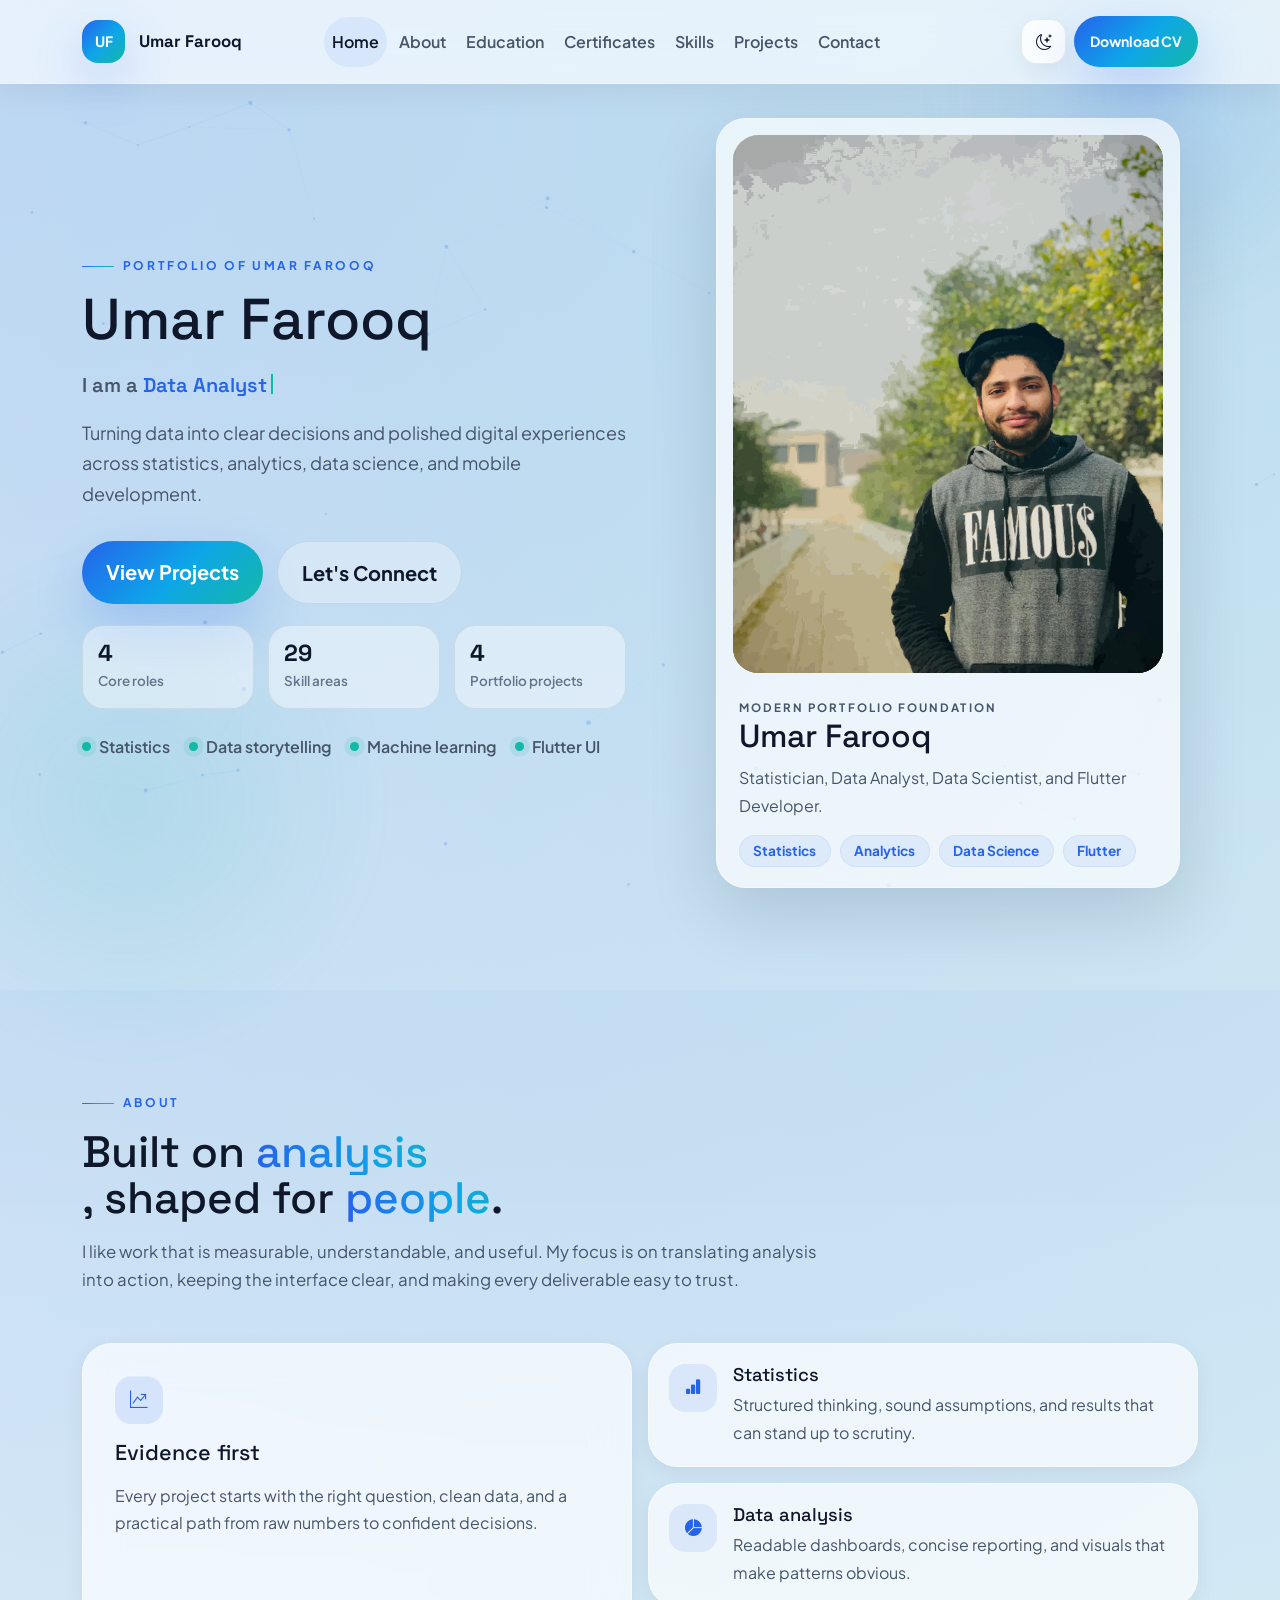
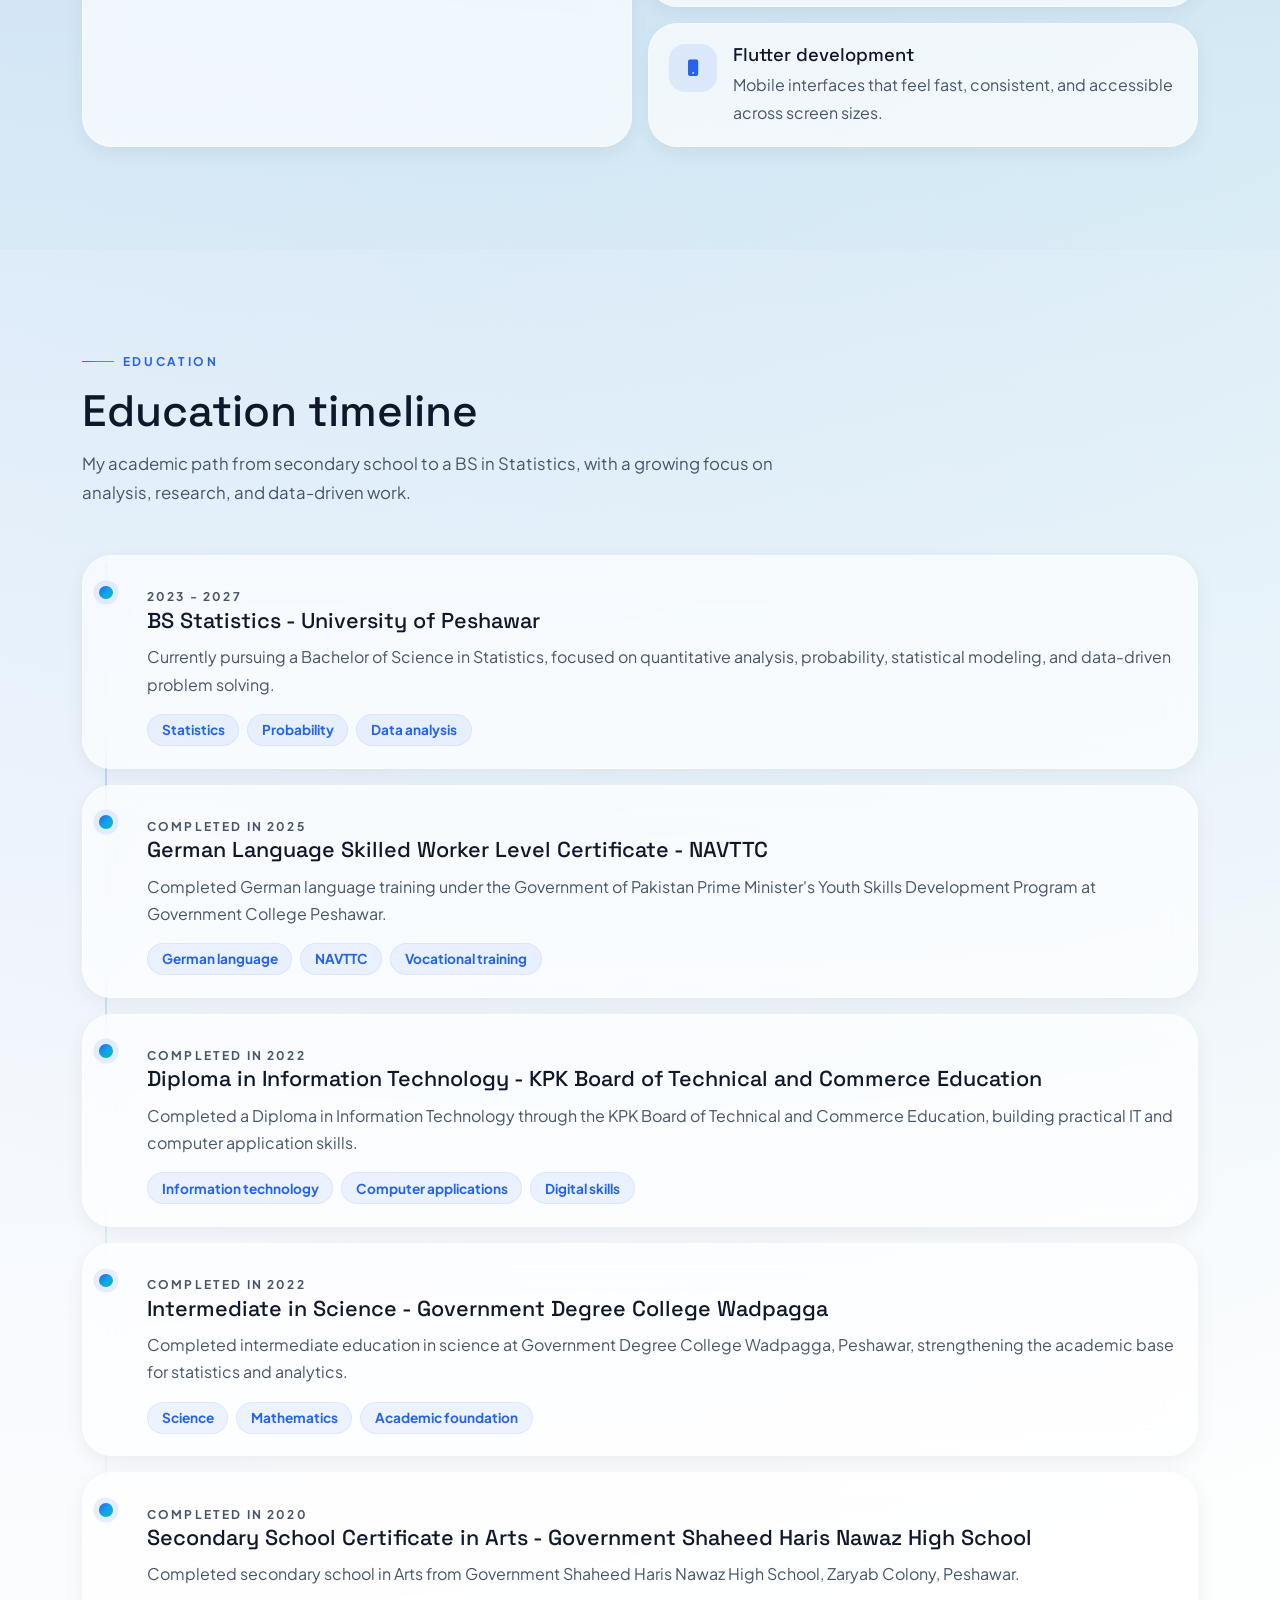
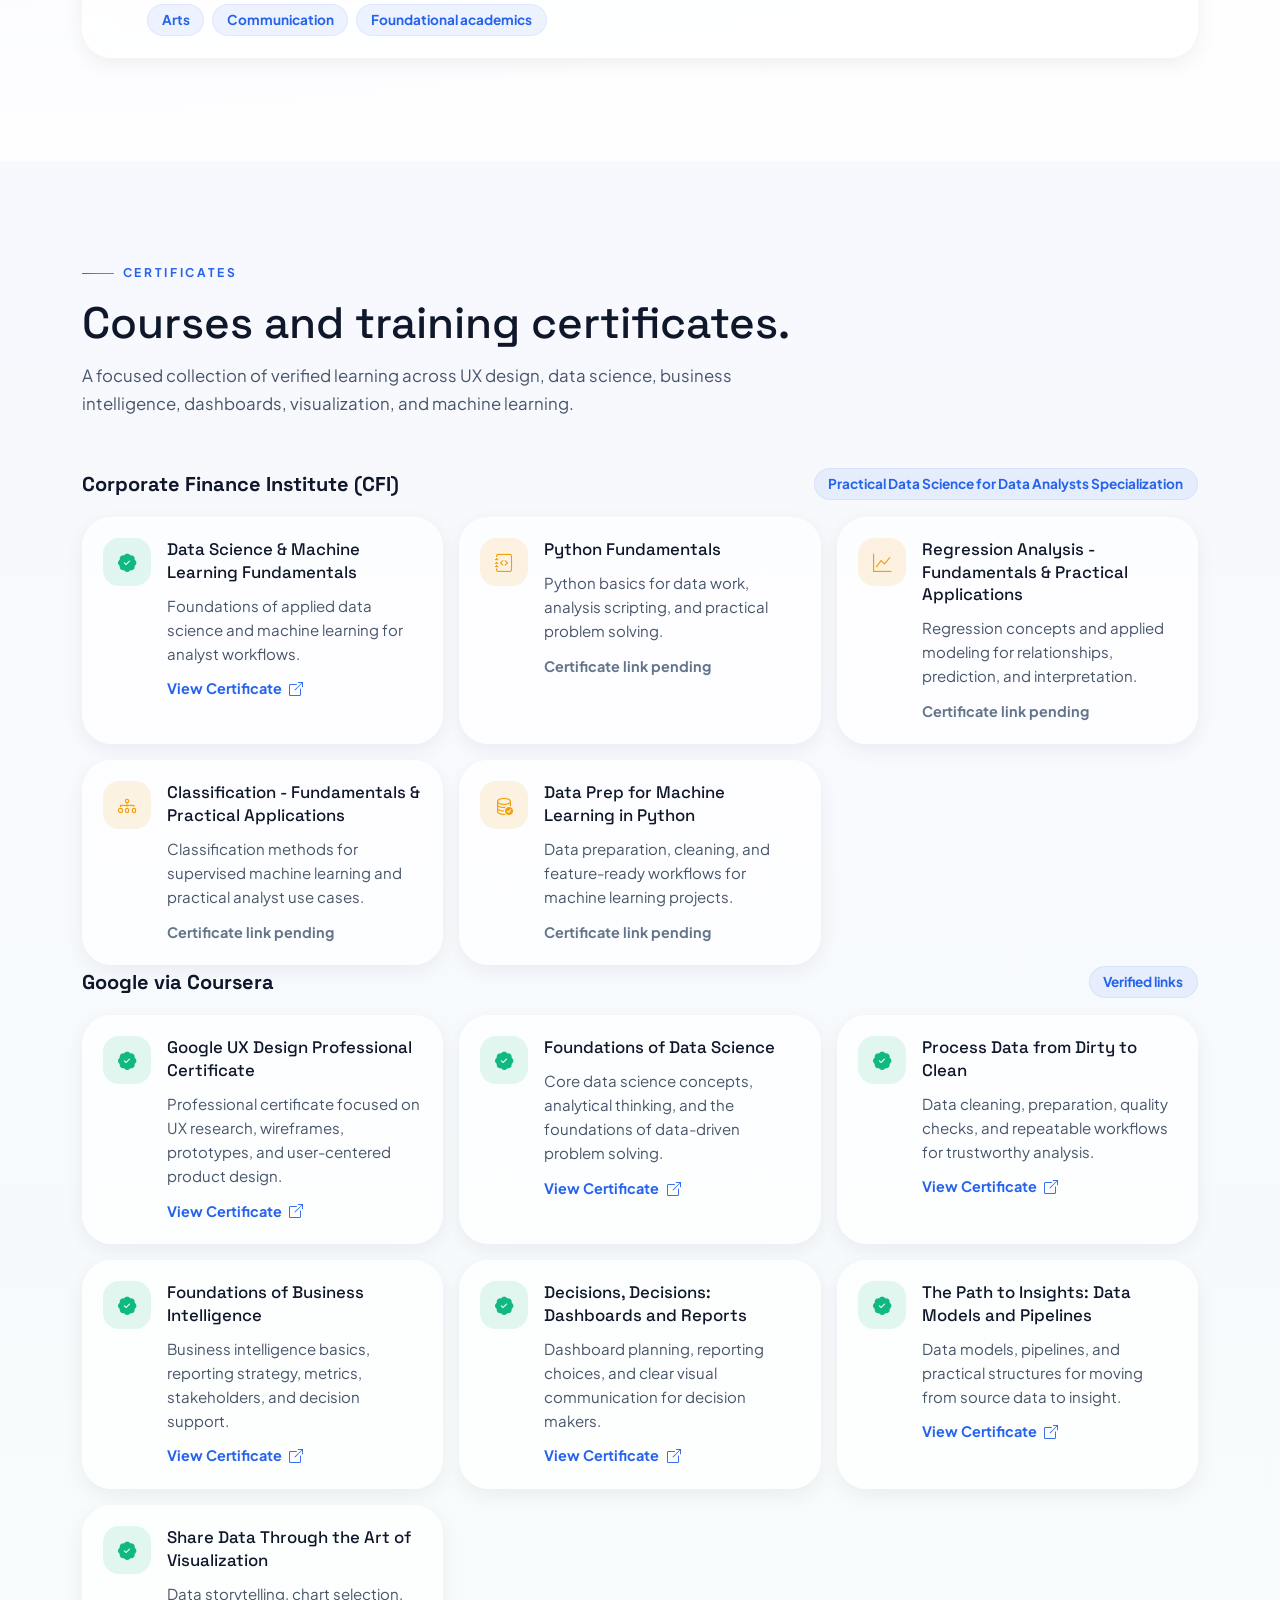
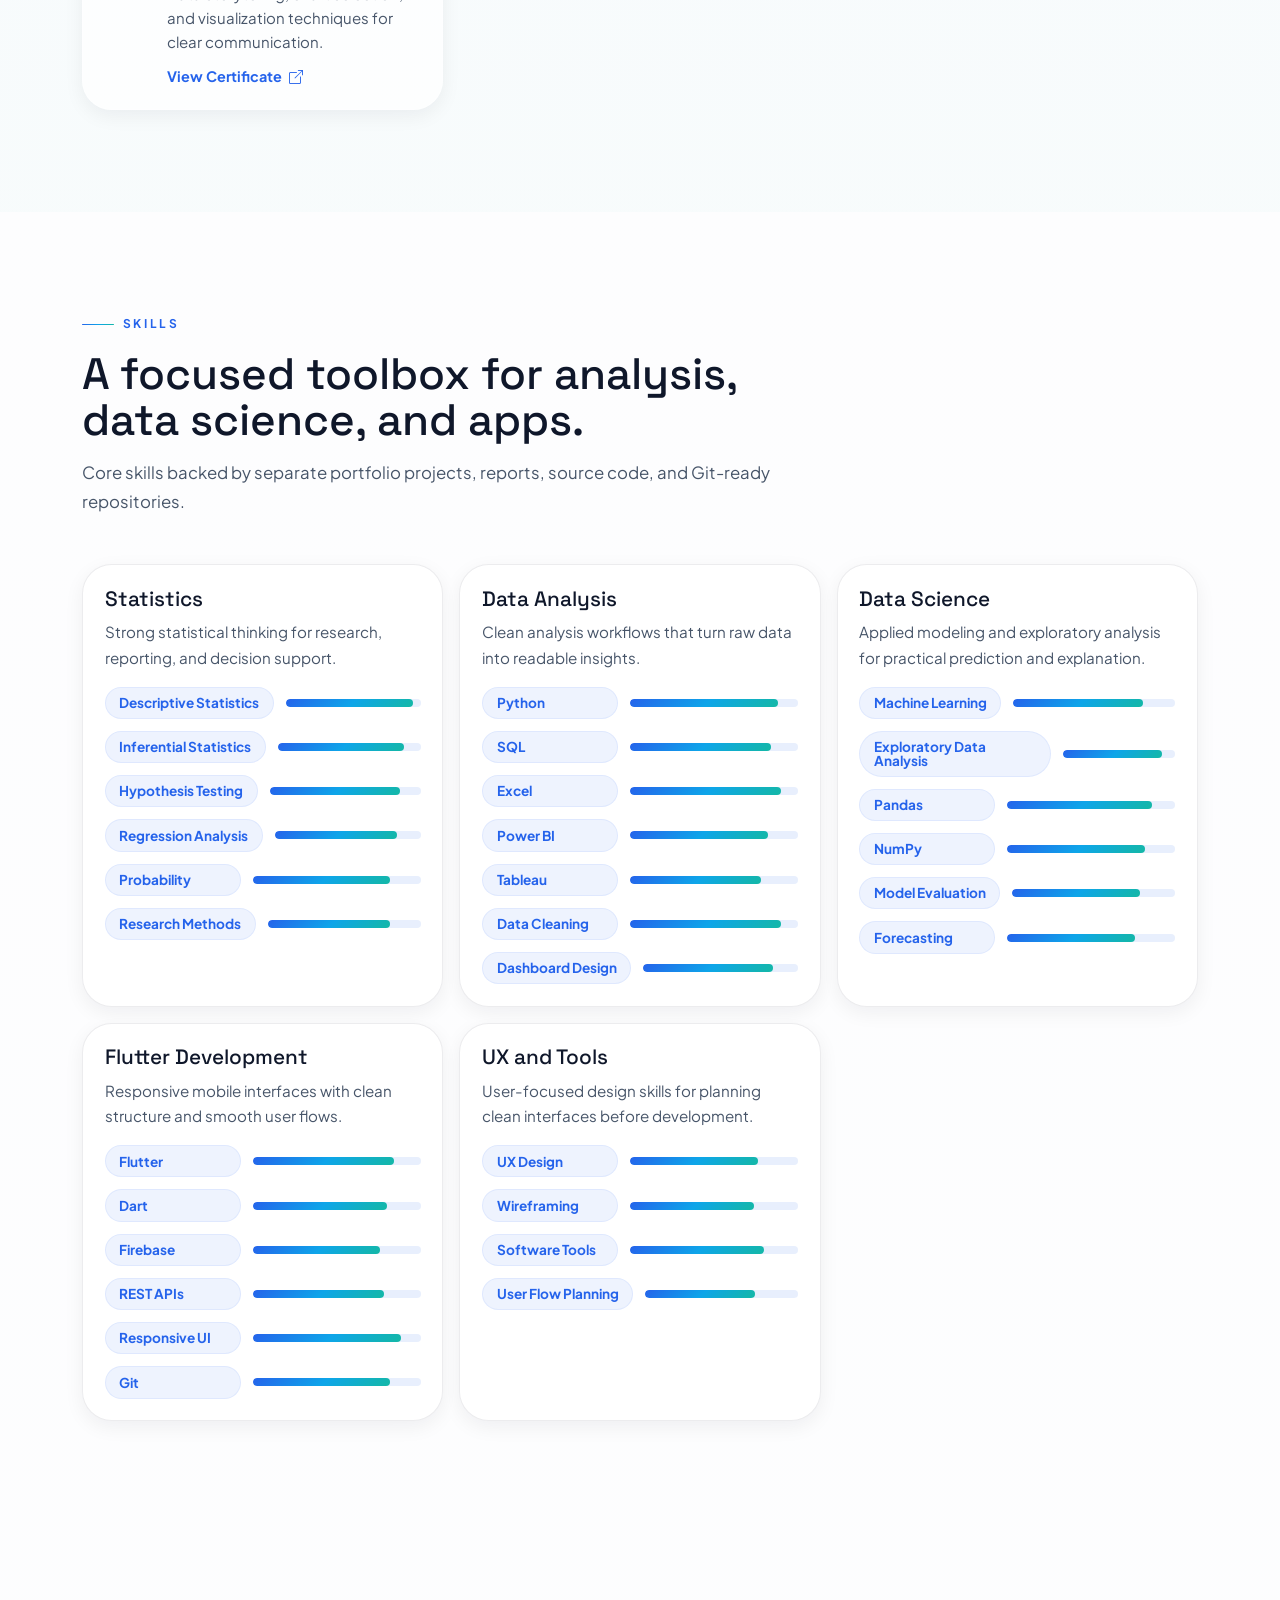
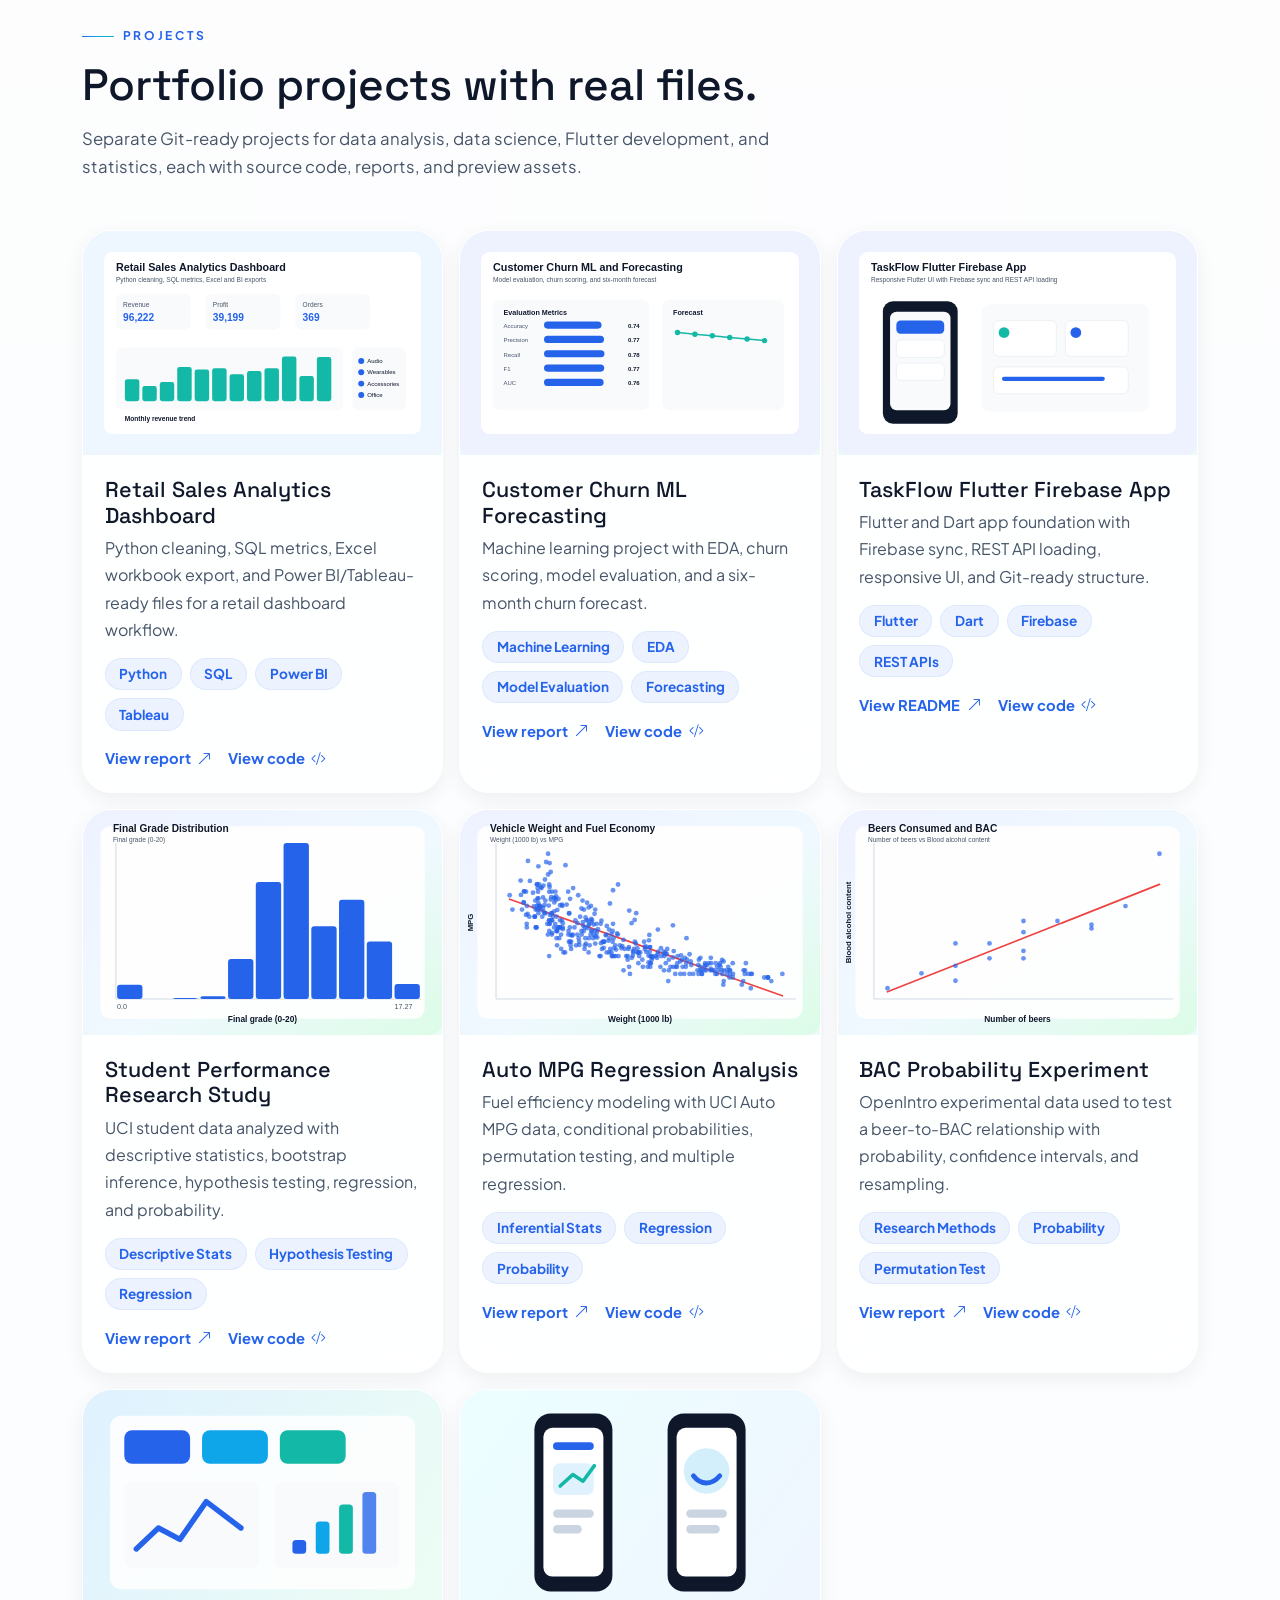
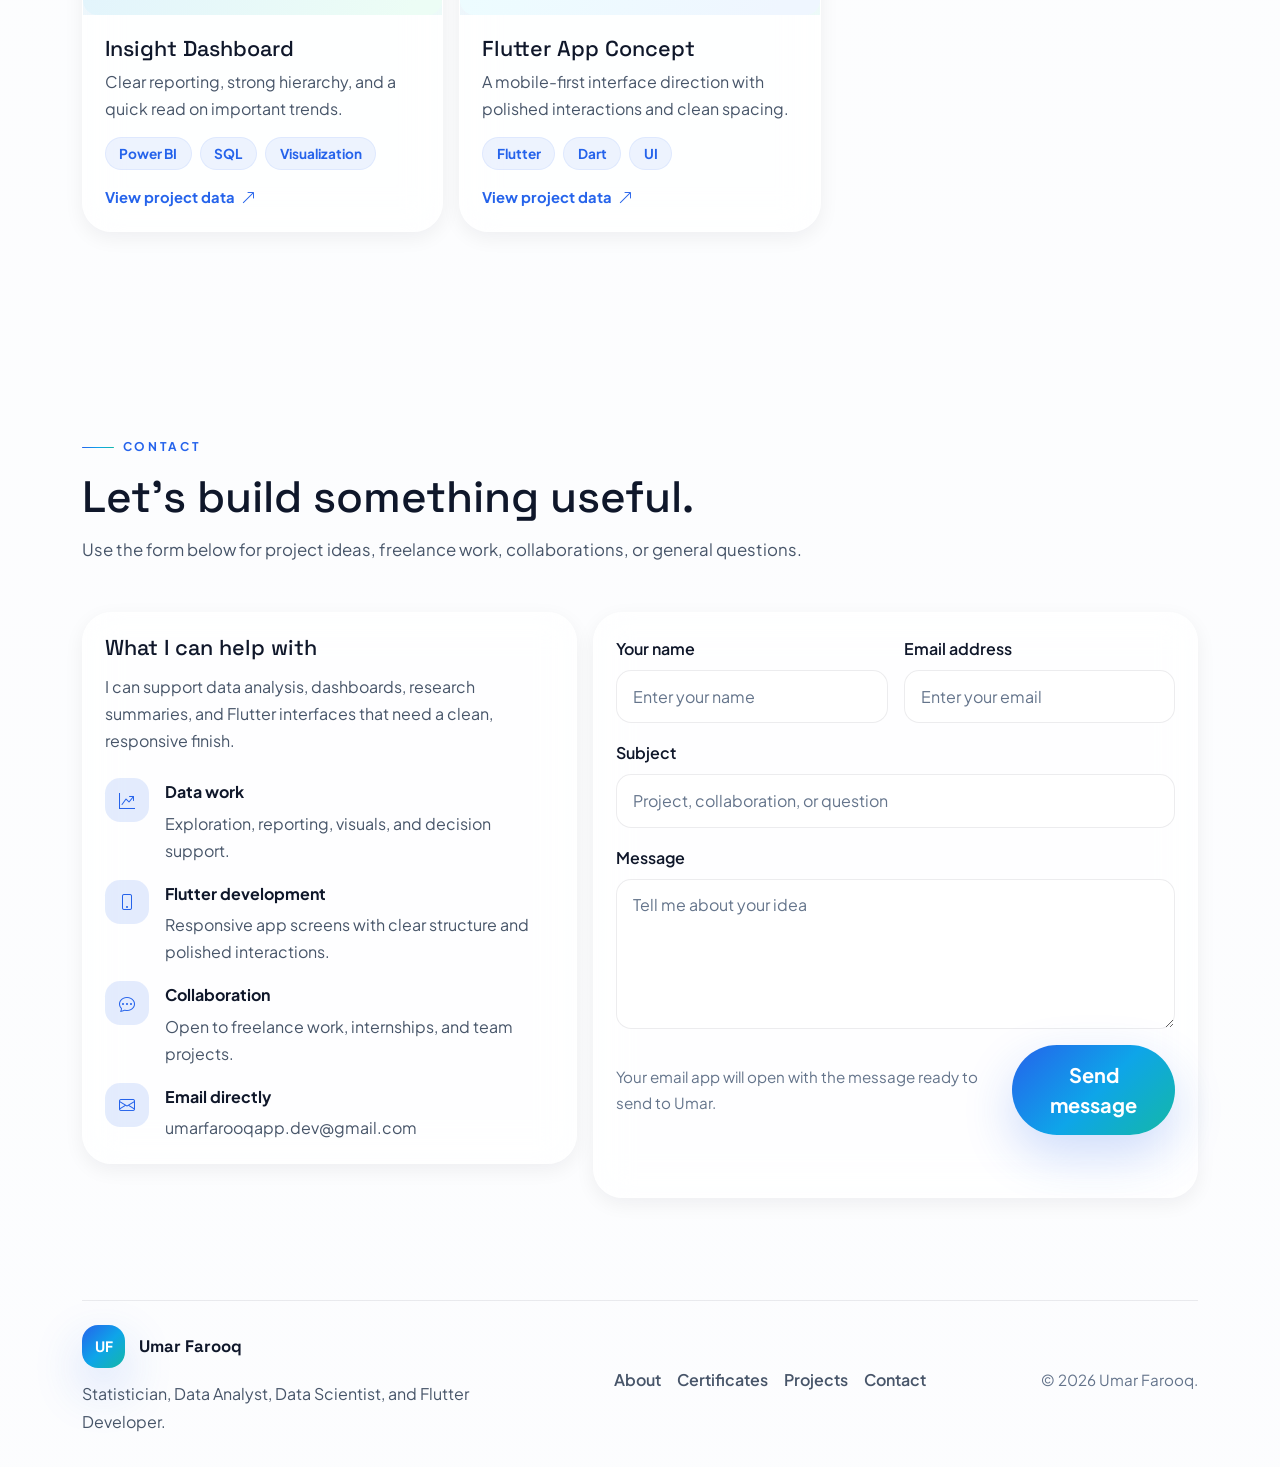
==== commit e3a5c2b4: "Replace incomplete CV download" ====
--- a/index.html
+++ b/index.html
@@ -129,7 +129,7 @@
           <button id="themeToggle" class="theme-toggle" type="button" data-theme-toggle aria-label="Toggle dark mode" aria-pressed="false" title="Toggle dark mode">
             <i class="bi bi-moon-stars"></i>
           </button>
-          <a class="btn btn-primary-gradient btn-sm px-3" href="assets/documents/Umar_Farooq_CV.pdf" download>Download CV</a>
+          <a class="btn btn-primary-gradient btn-sm px-3" href="assets/documents/Umar_Farooq_Complete_CV.pdf" download>Download CV</a>
         </div>
       </div>
     </div>
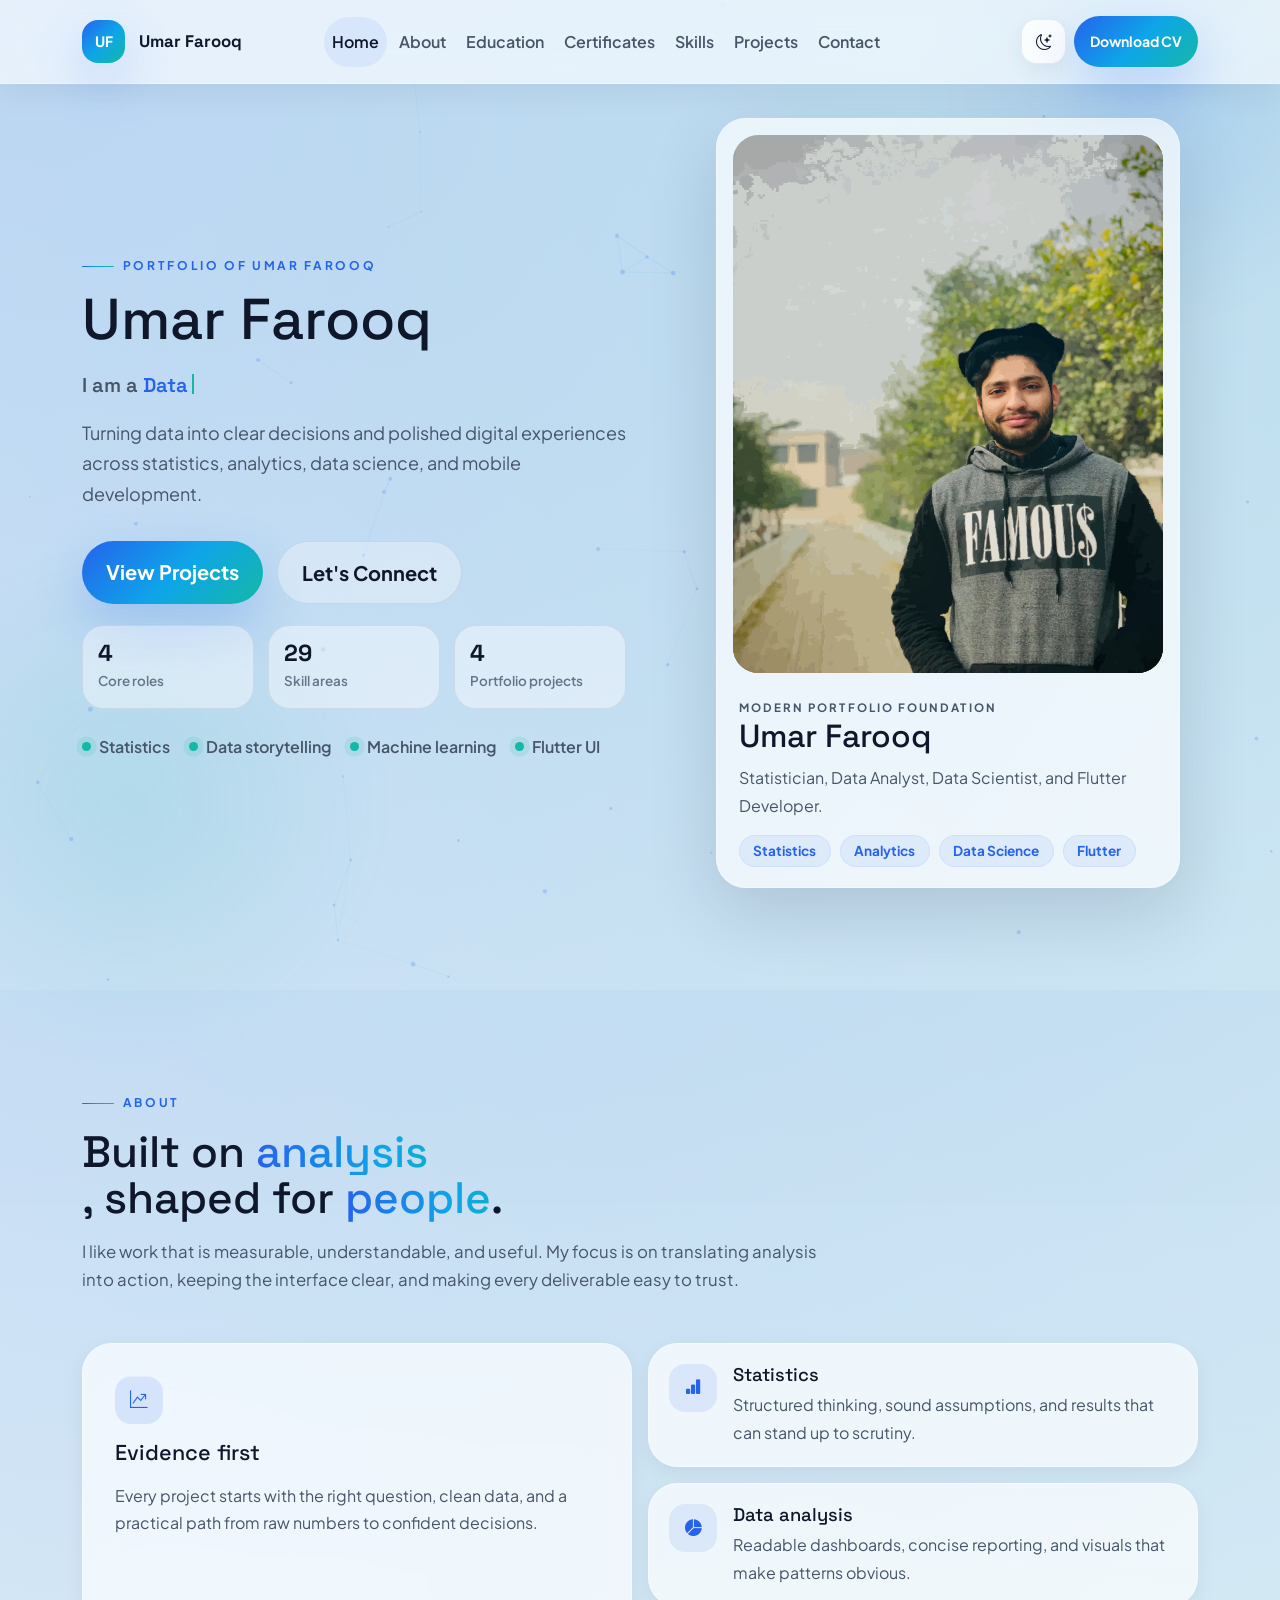
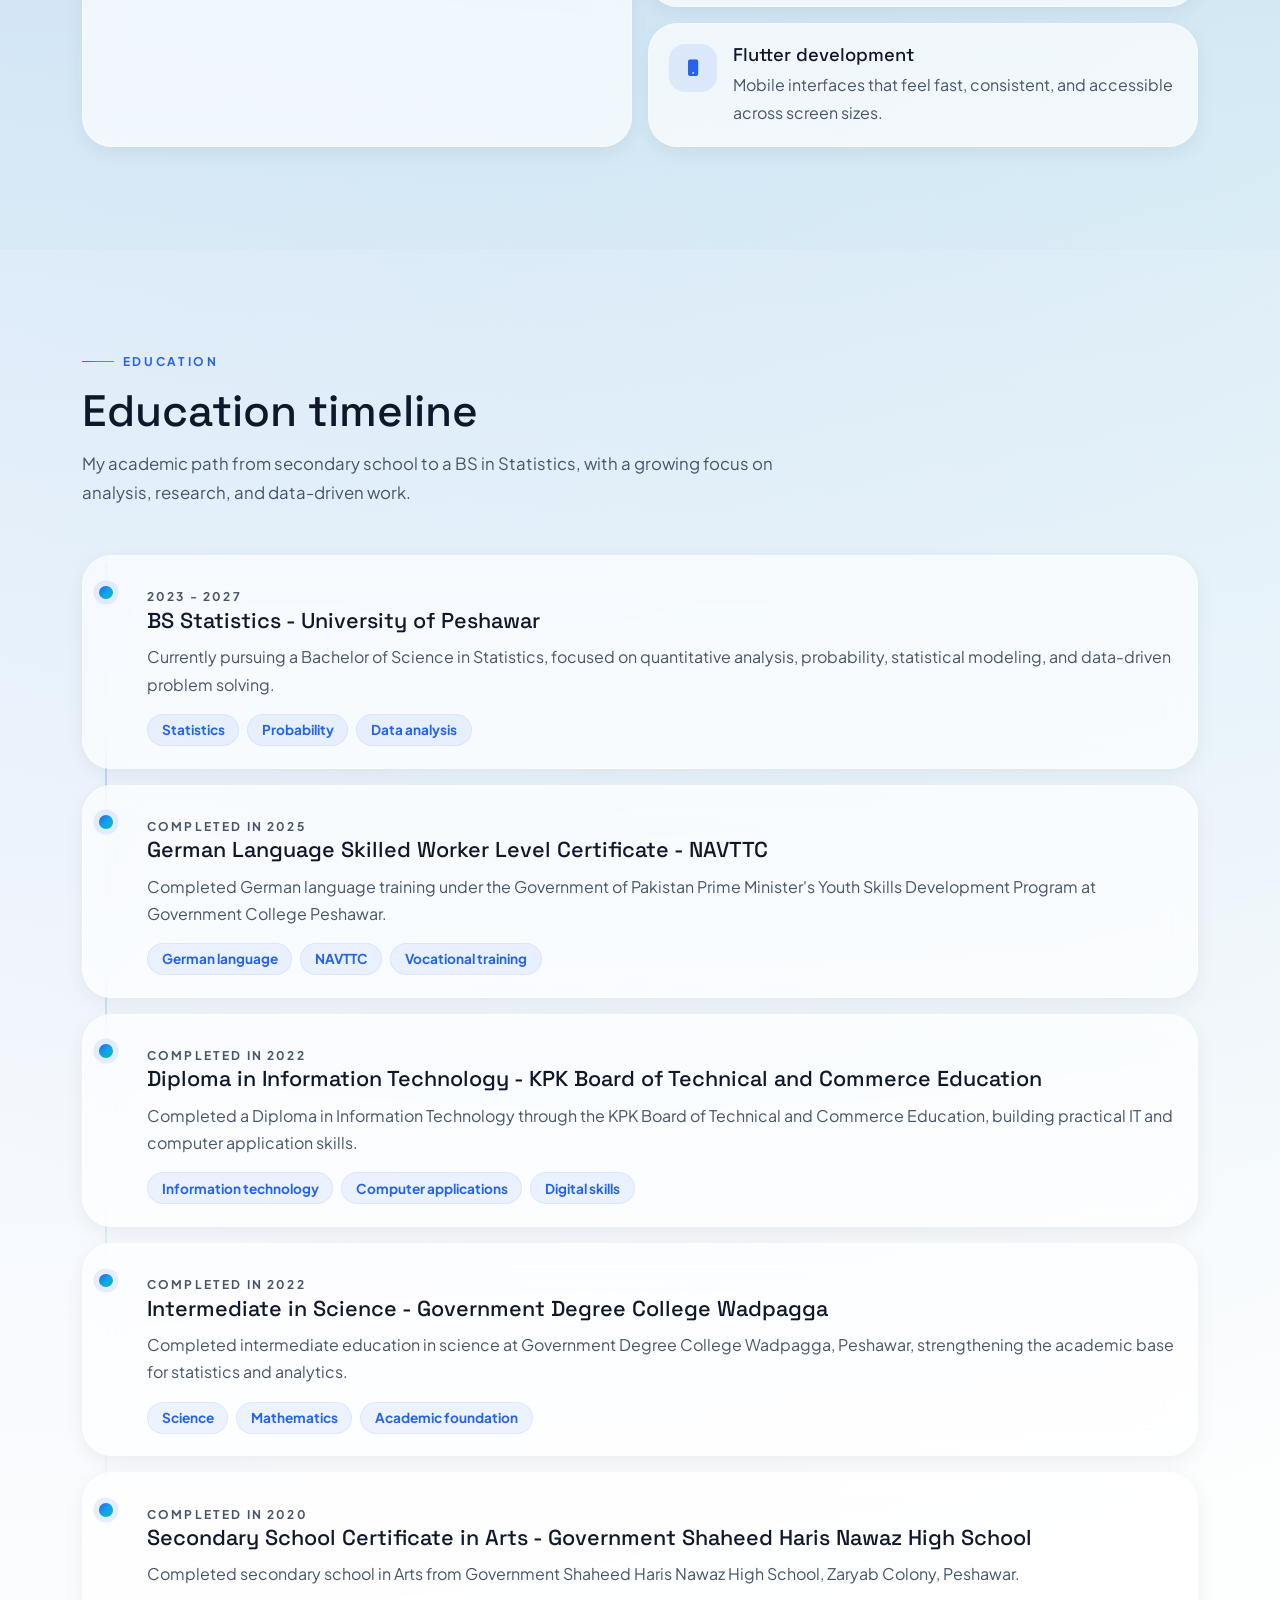
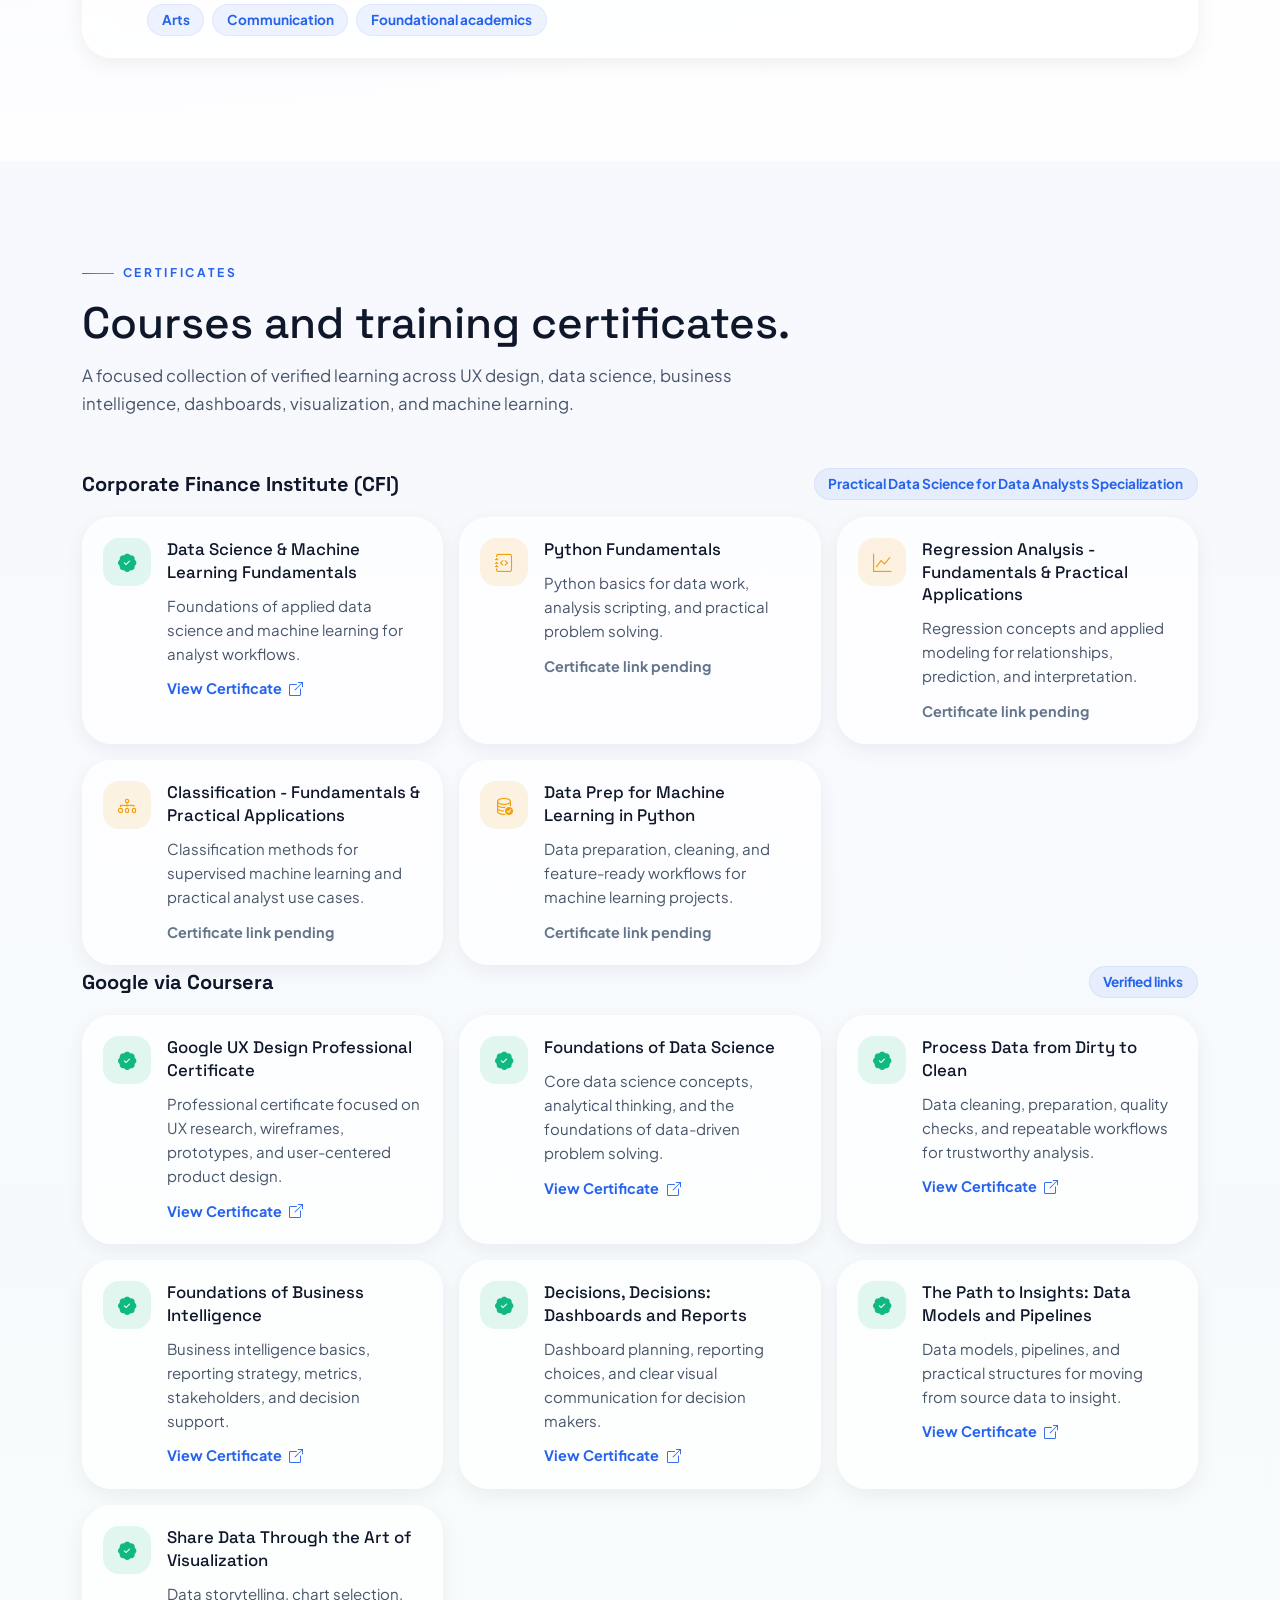
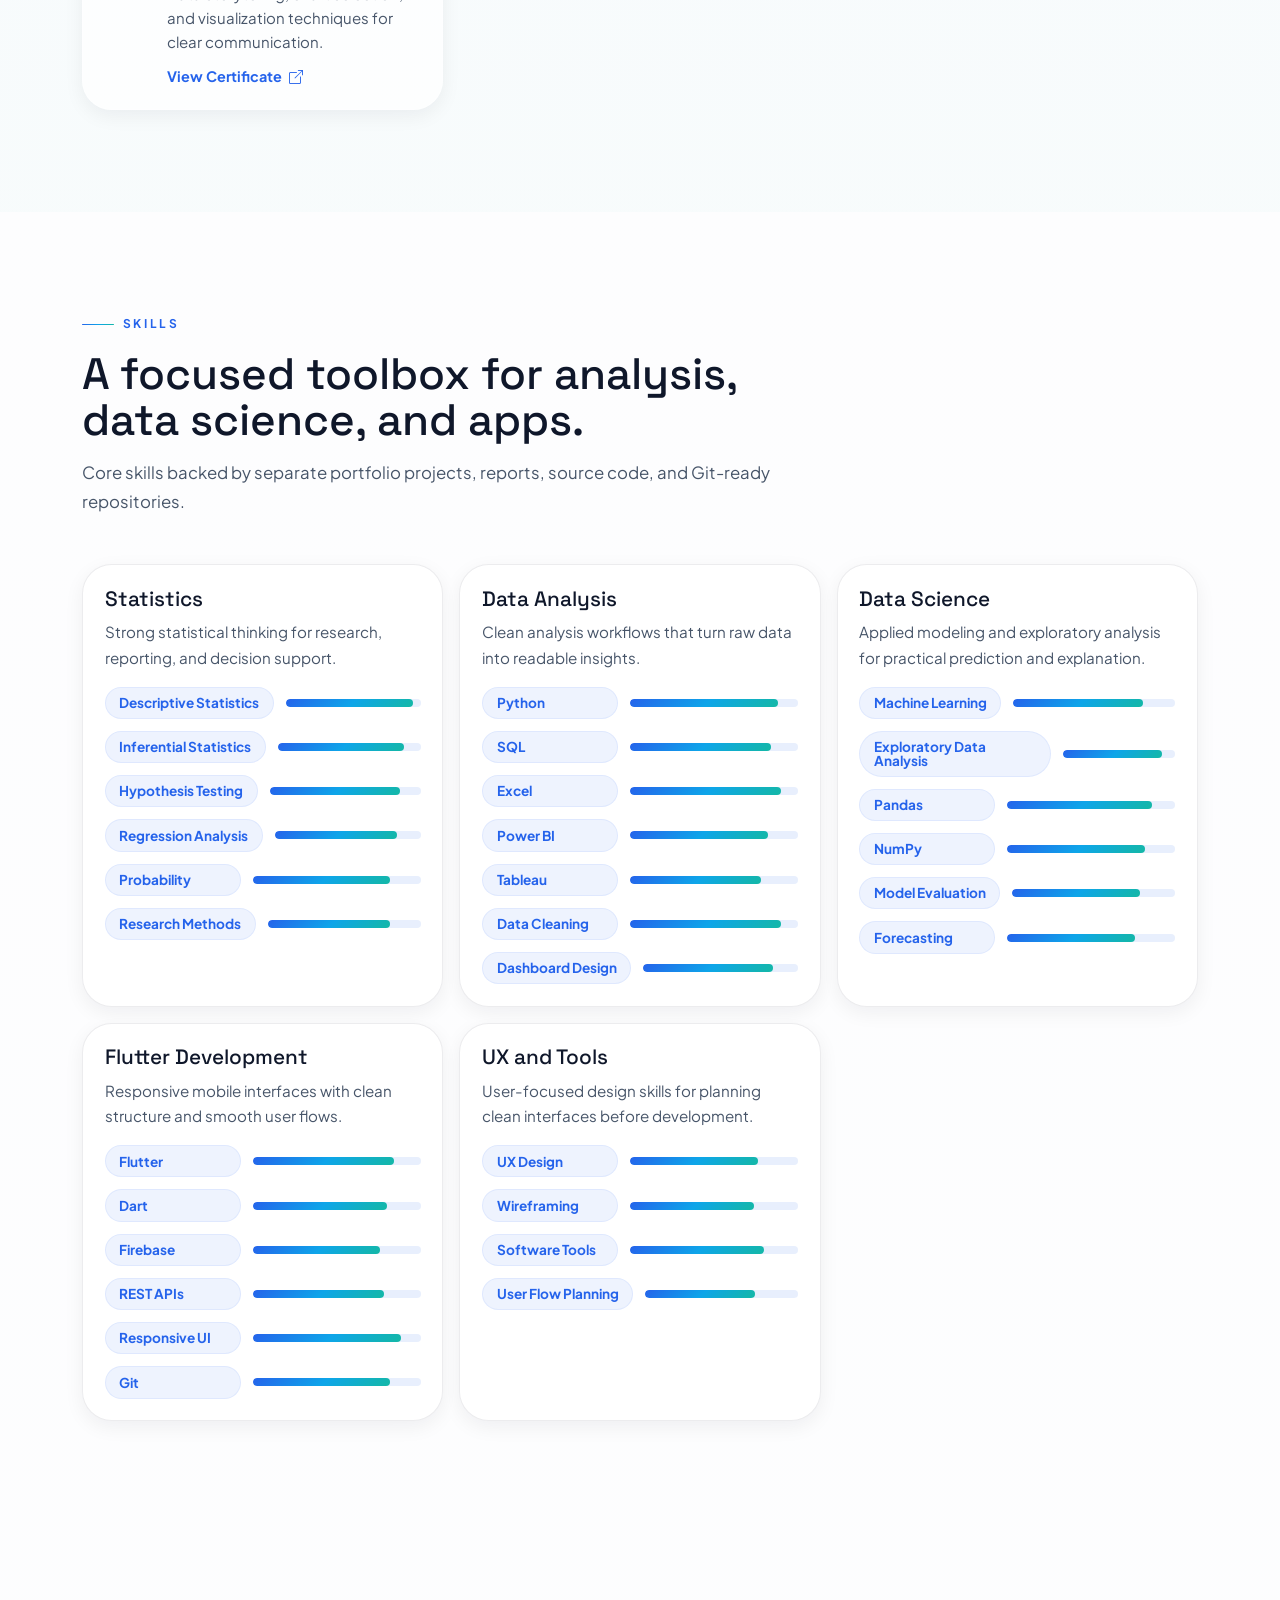
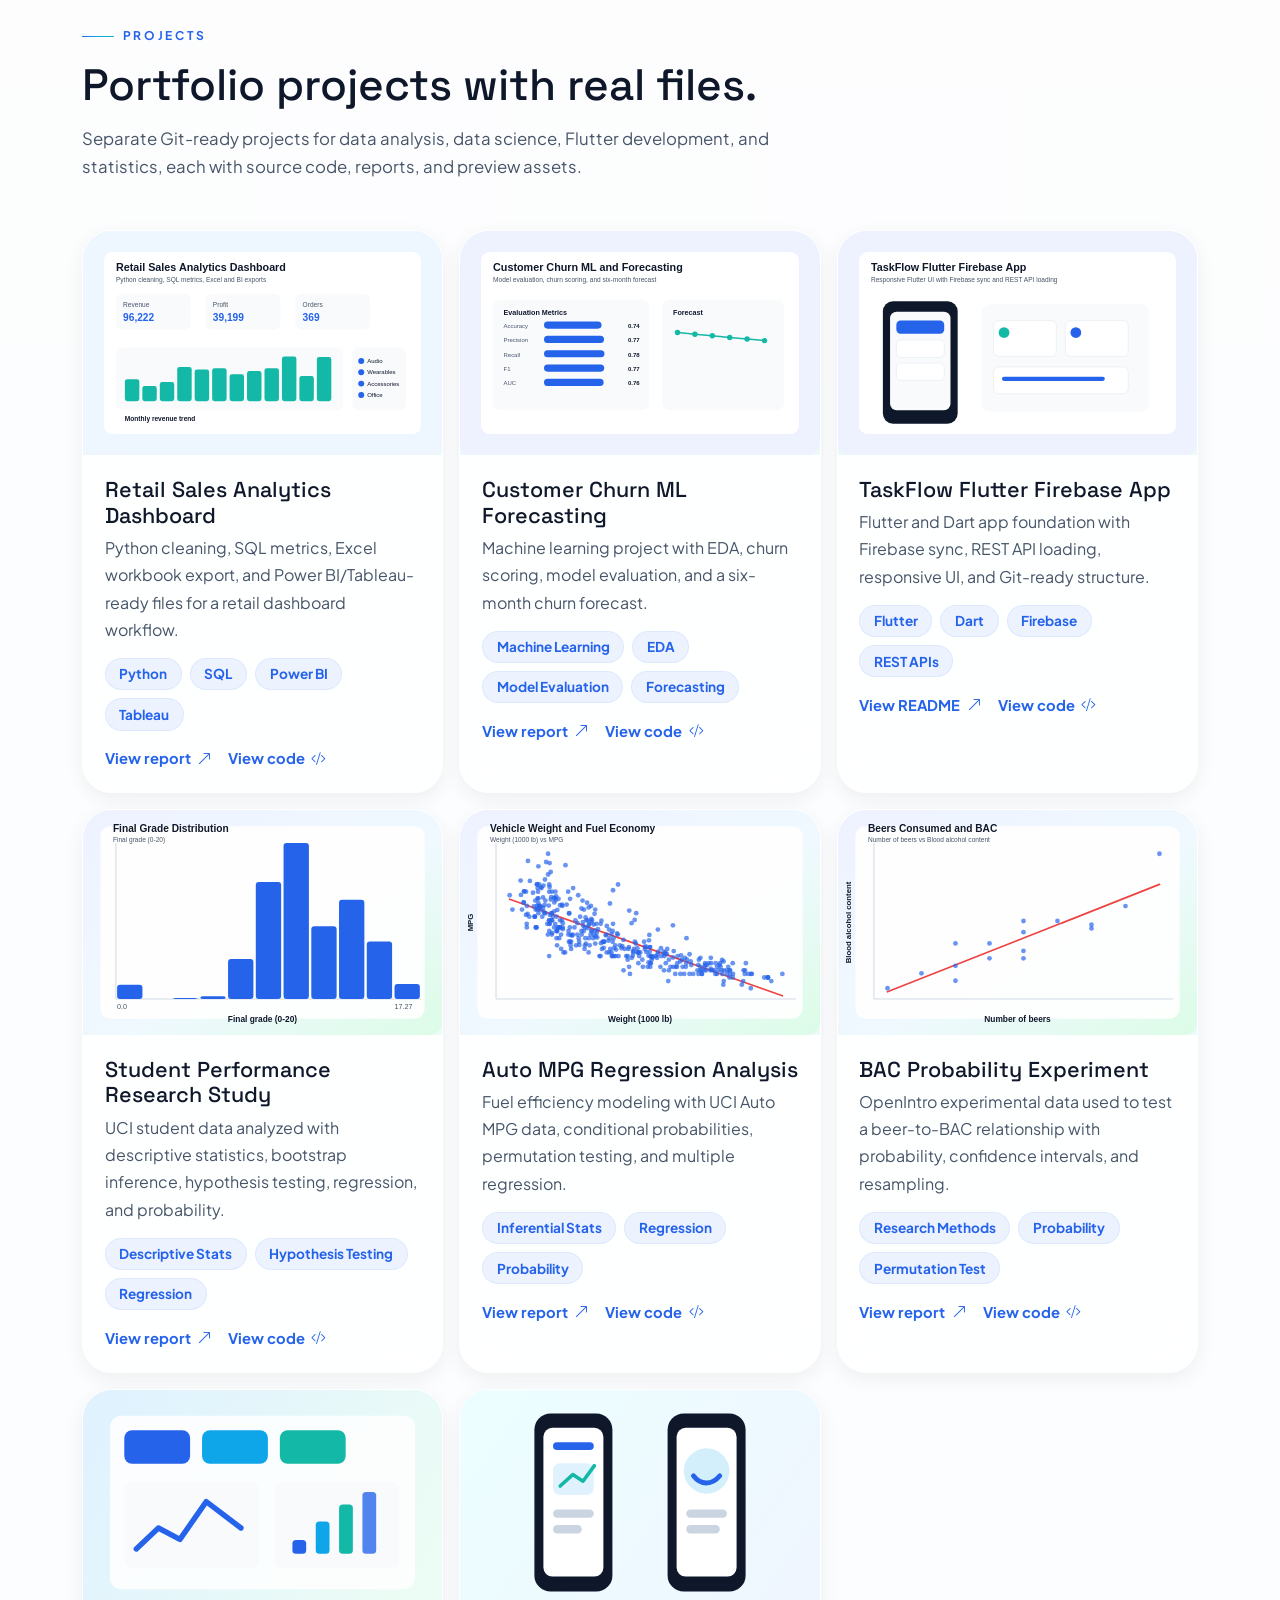
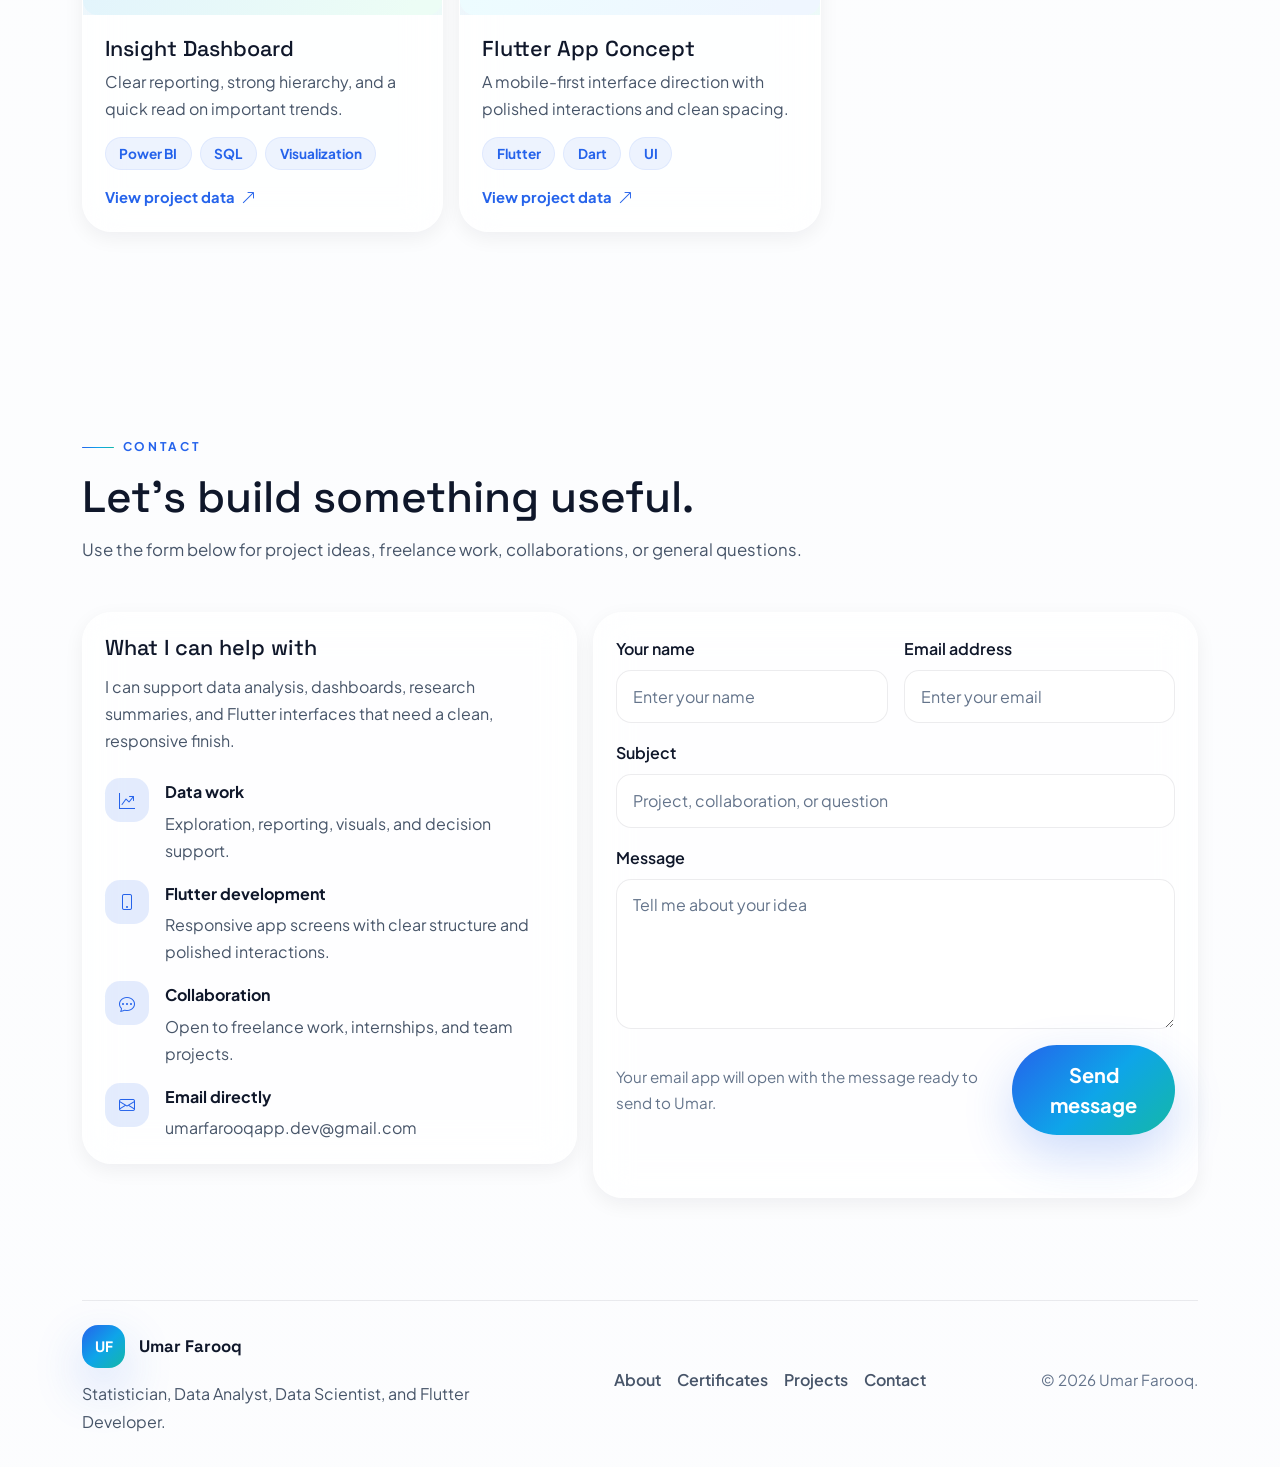
==== commit 94635883: "Update CV" ====
--- a/index.html
+++ b/index.html
@@ -129,7 +129,7 @@
           <button id="themeToggle" class="theme-toggle" type="button" data-theme-toggle aria-label="Toggle dark mode" aria-pressed="false" title="Toggle dark mode">
             <i class="bi bi-moon-stars"></i>
           </button>
-          <a class="btn btn-primary-gradient btn-sm px-3" href="assets/documents/Umar_Farooq_Complete_CV.pdf" download>Download CV</a>
+          <a class="btn btn-primary-gradient btn-sm px-3" href="assets/documents/Umar_Farooq_CV.pdf" download>Download CV</a>
         </div>
       </div>
     </div>
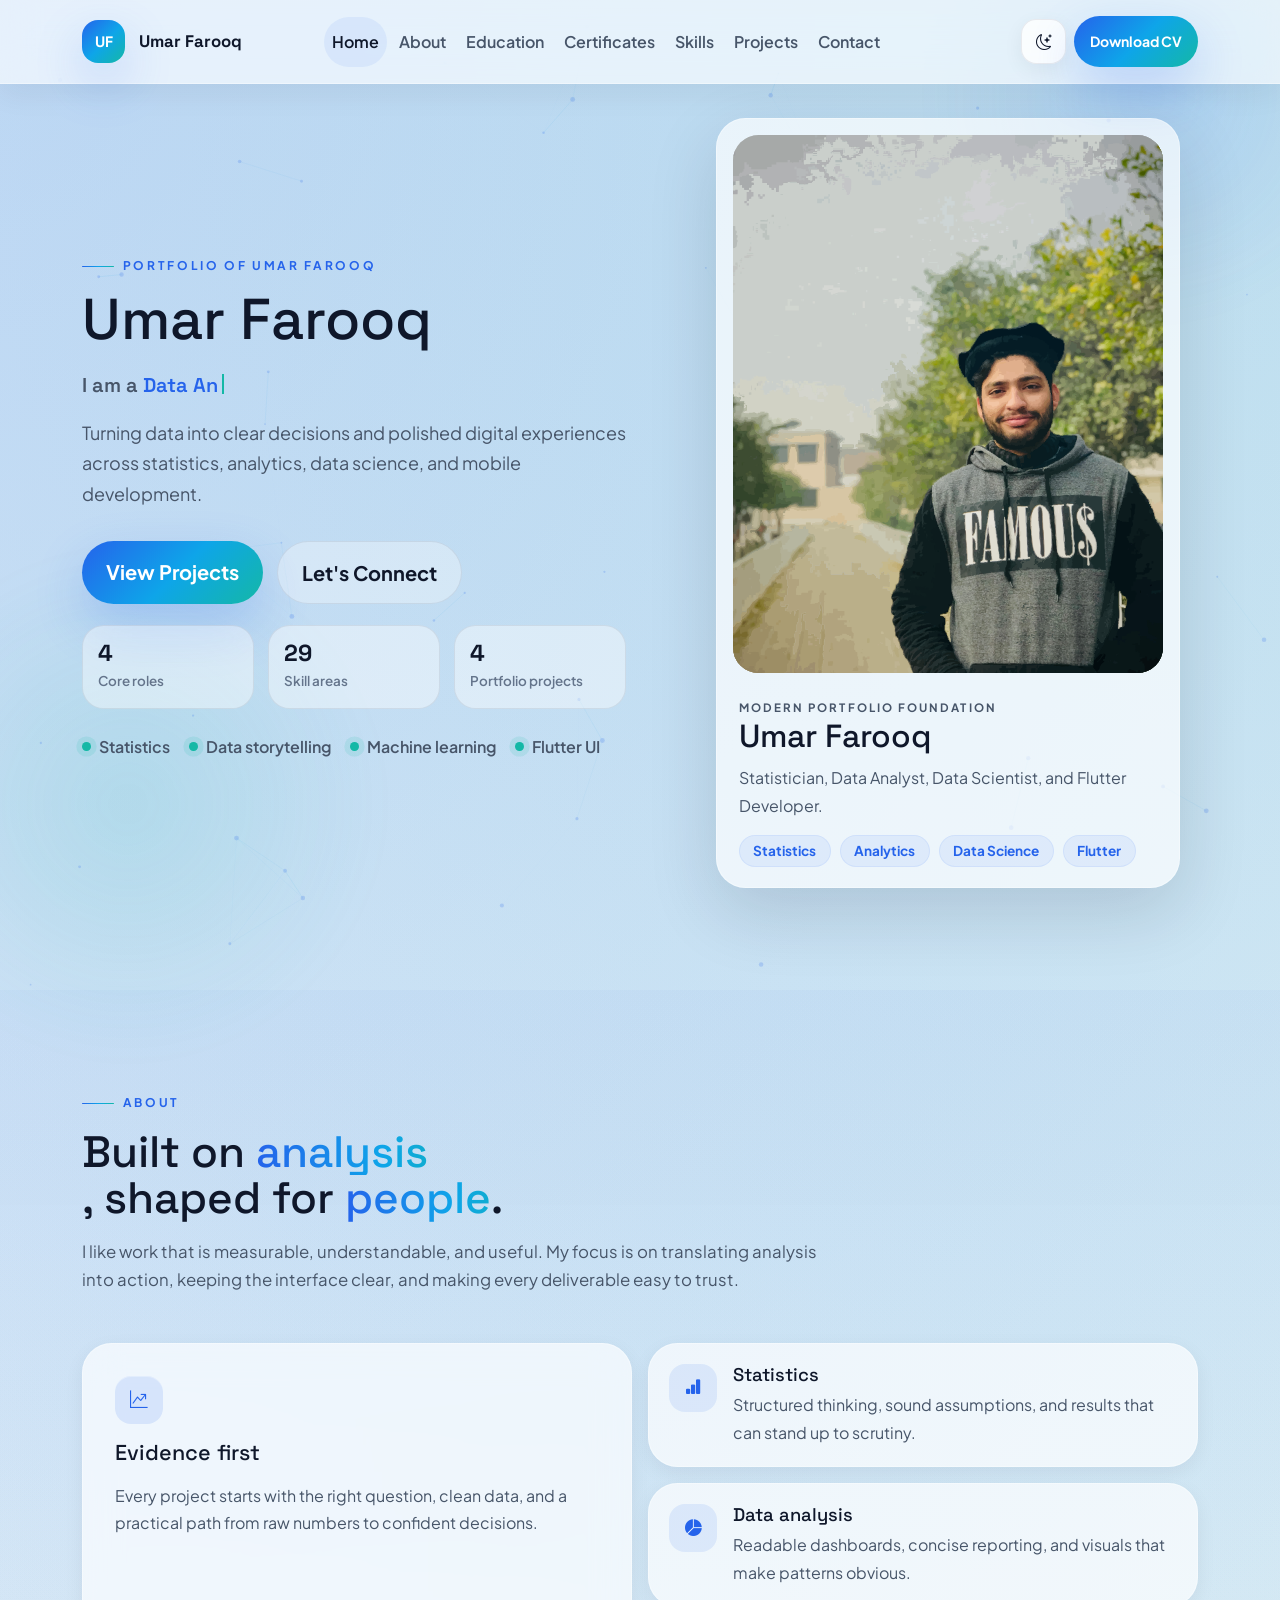
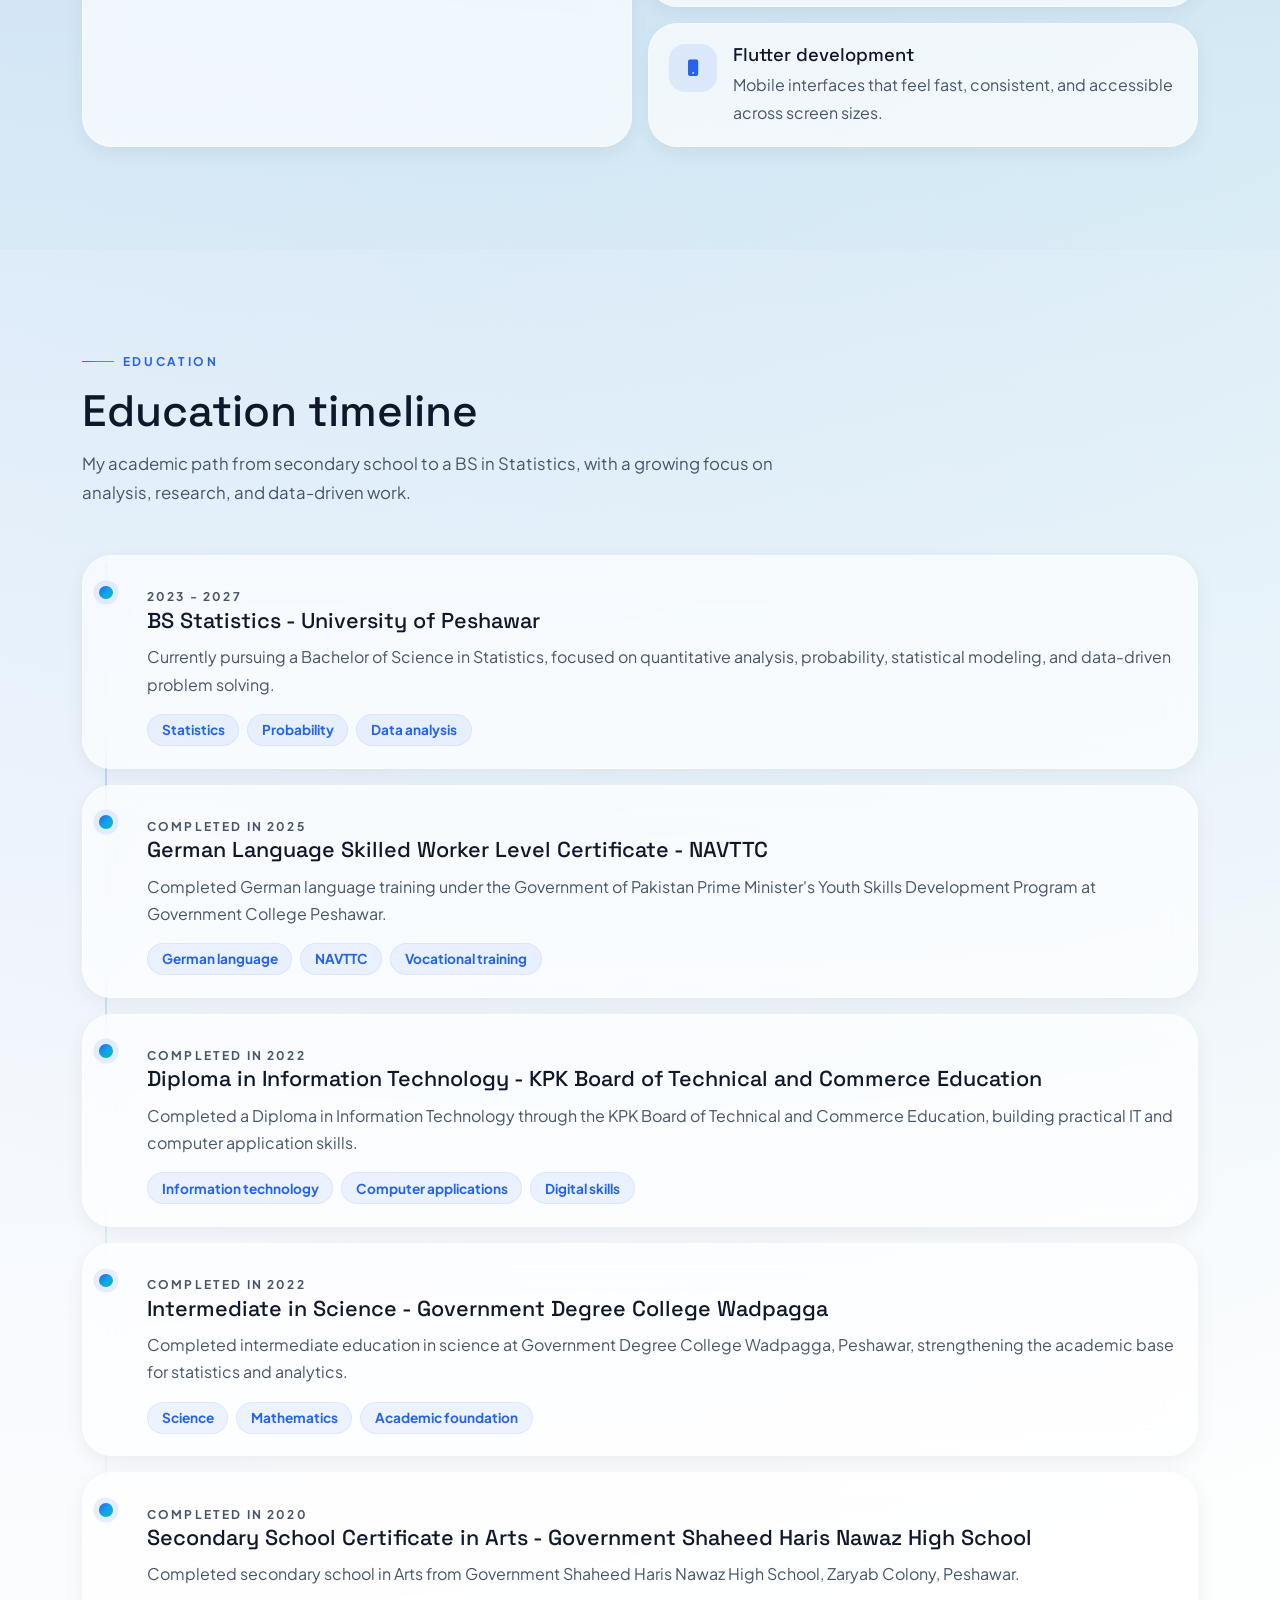
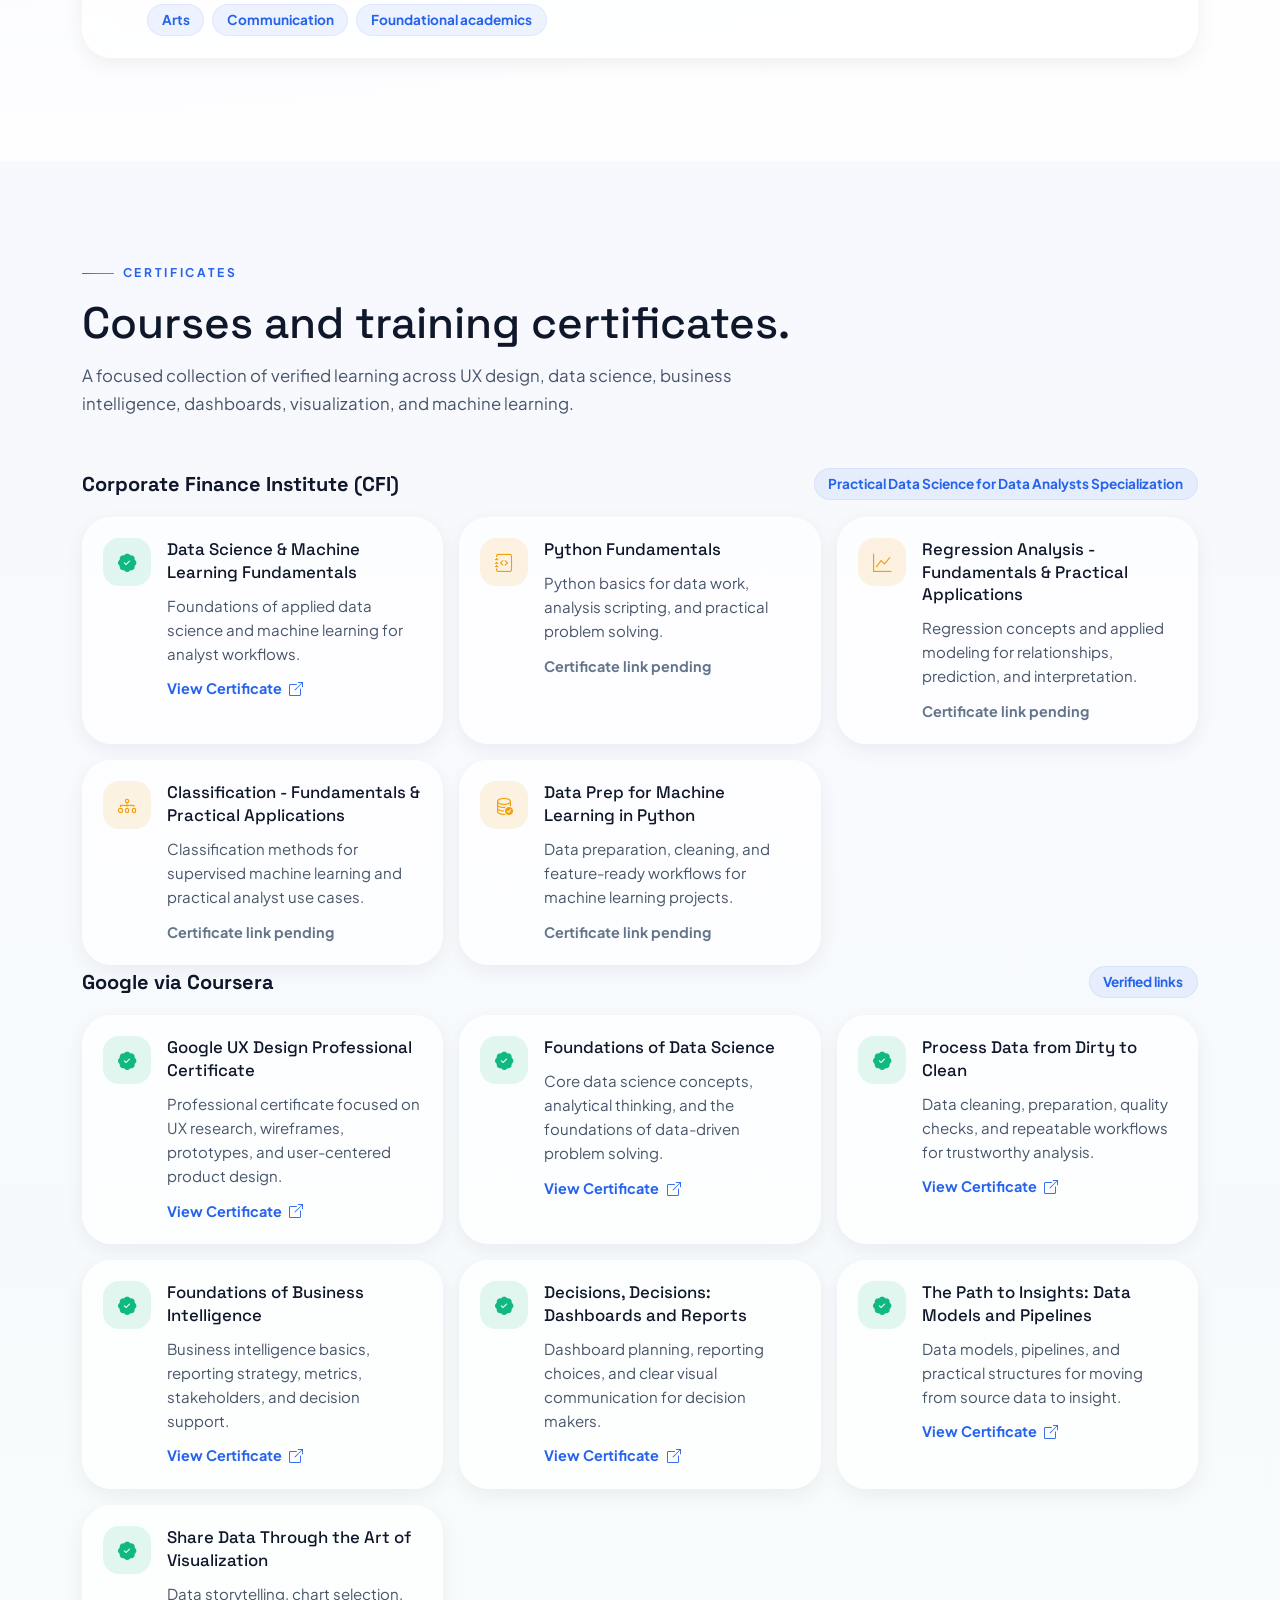
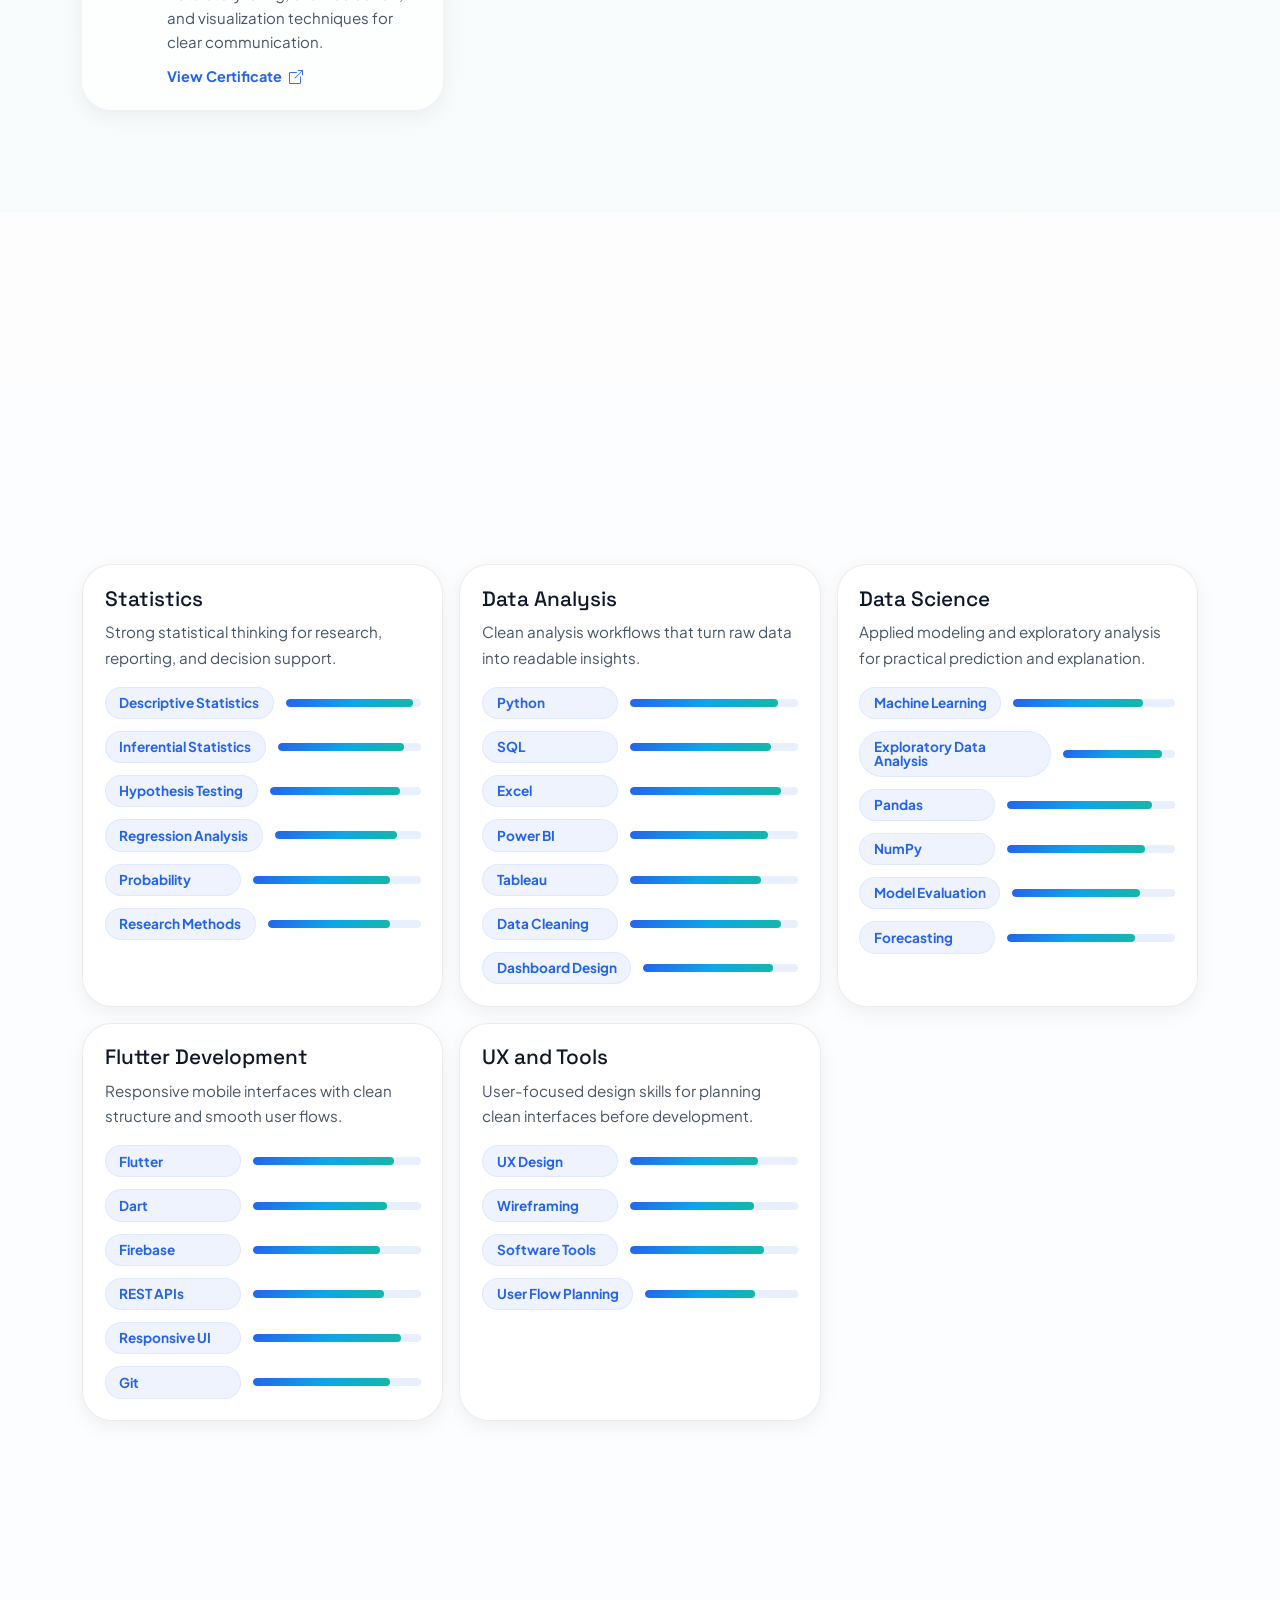
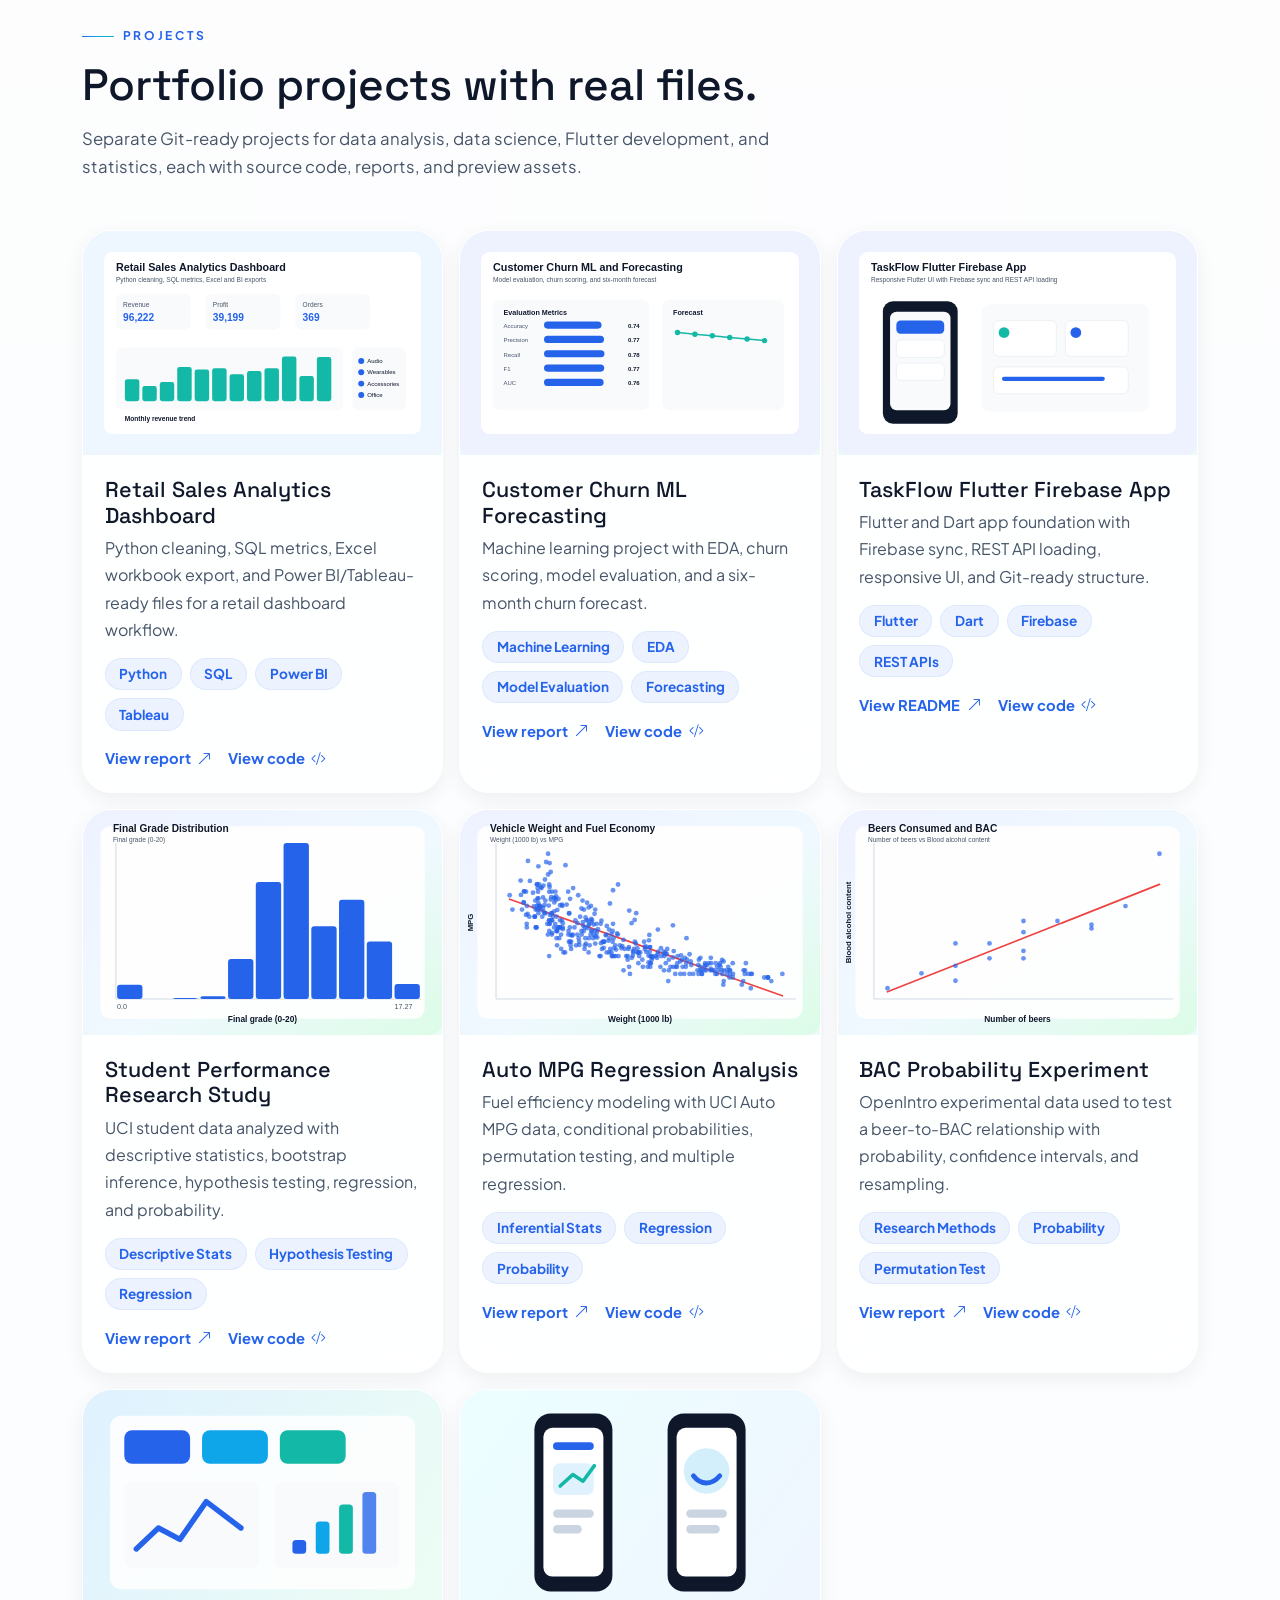
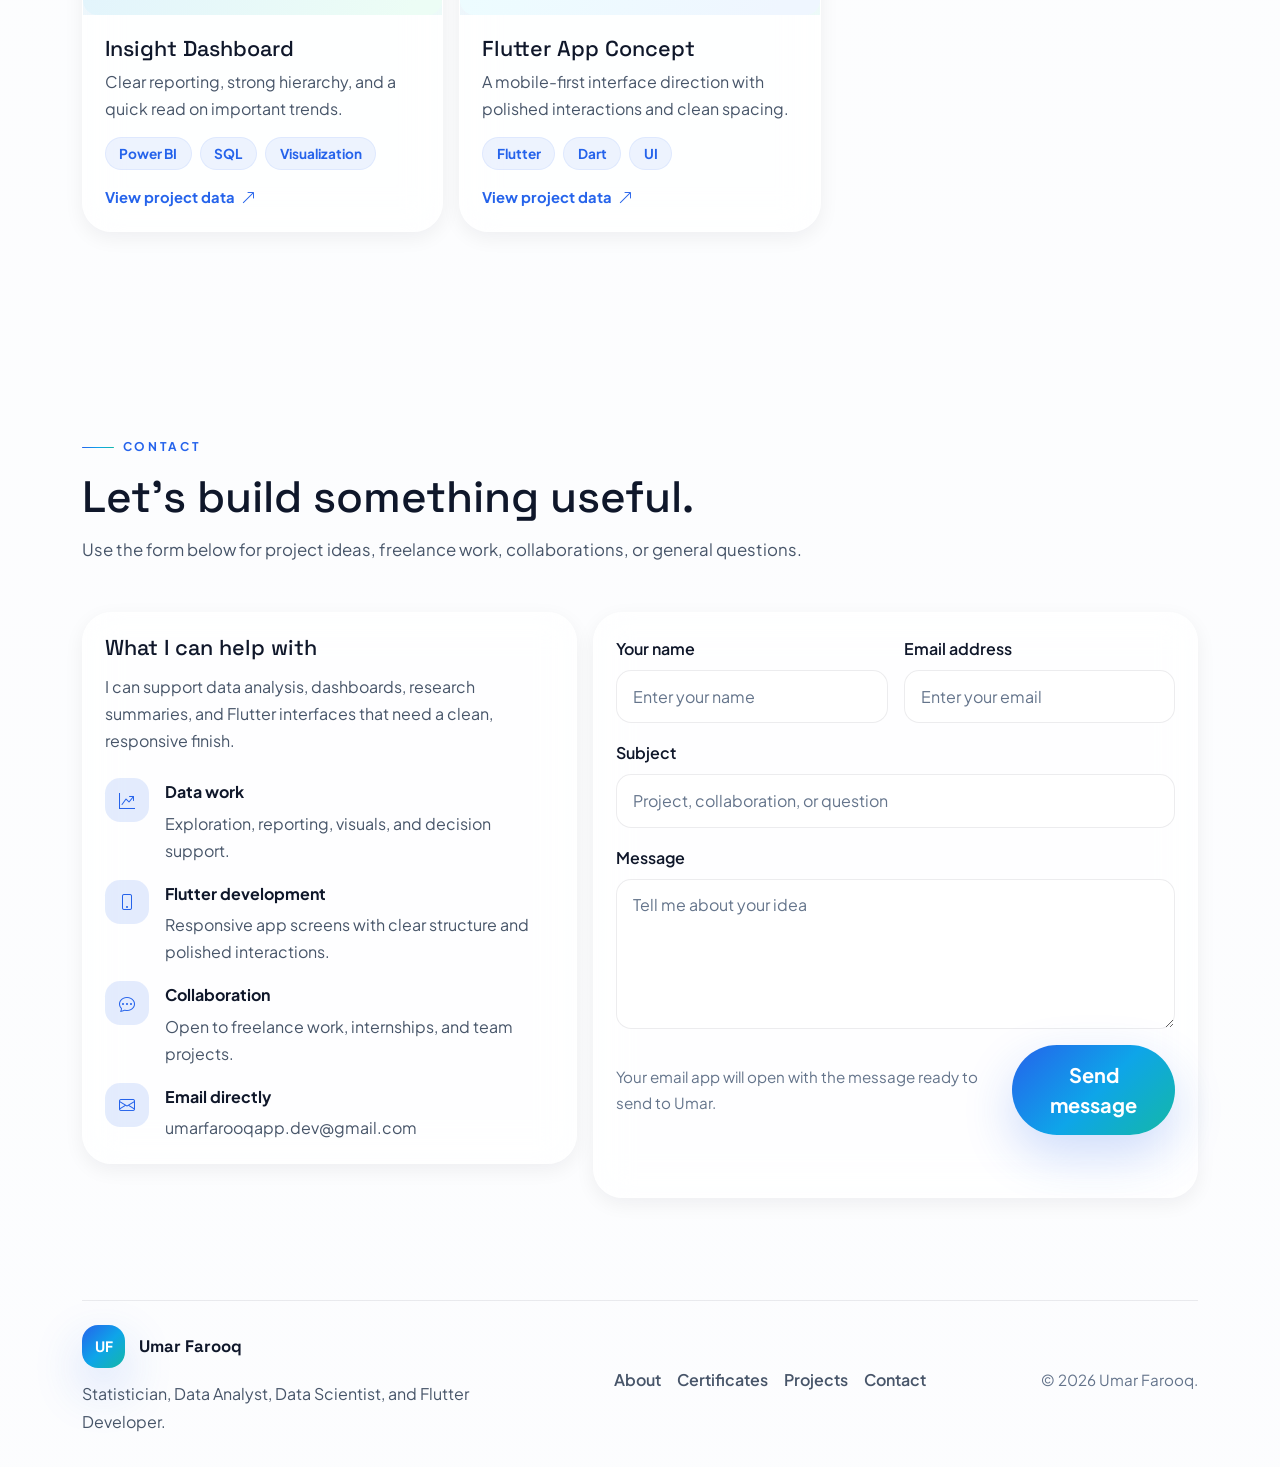
==== commit 158640a7: "Update CV download link" ====
--- a/index.html
+++ b/index.html
@@ -129,7 +129,7 @@
           <button id="themeToggle" class="theme-toggle" type="button" data-theme-toggle aria-label="Toggle dark mode" aria-pressed="false" title="Toggle dark mode">
             <i class="bi bi-moon-stars"></i>
           </button>
-          <a class="btn btn-primary-gradient btn-sm px-3" href="assets/documents/Umar_Farooq_CV.pdf" download>Download CV</a>
+          <a class="btn btn-primary-gradient btn-sm px-3" href="assets/Umar_Farooq_CV.pdf" download>Download CV</a>
         </div>
       </div>
     </div>
